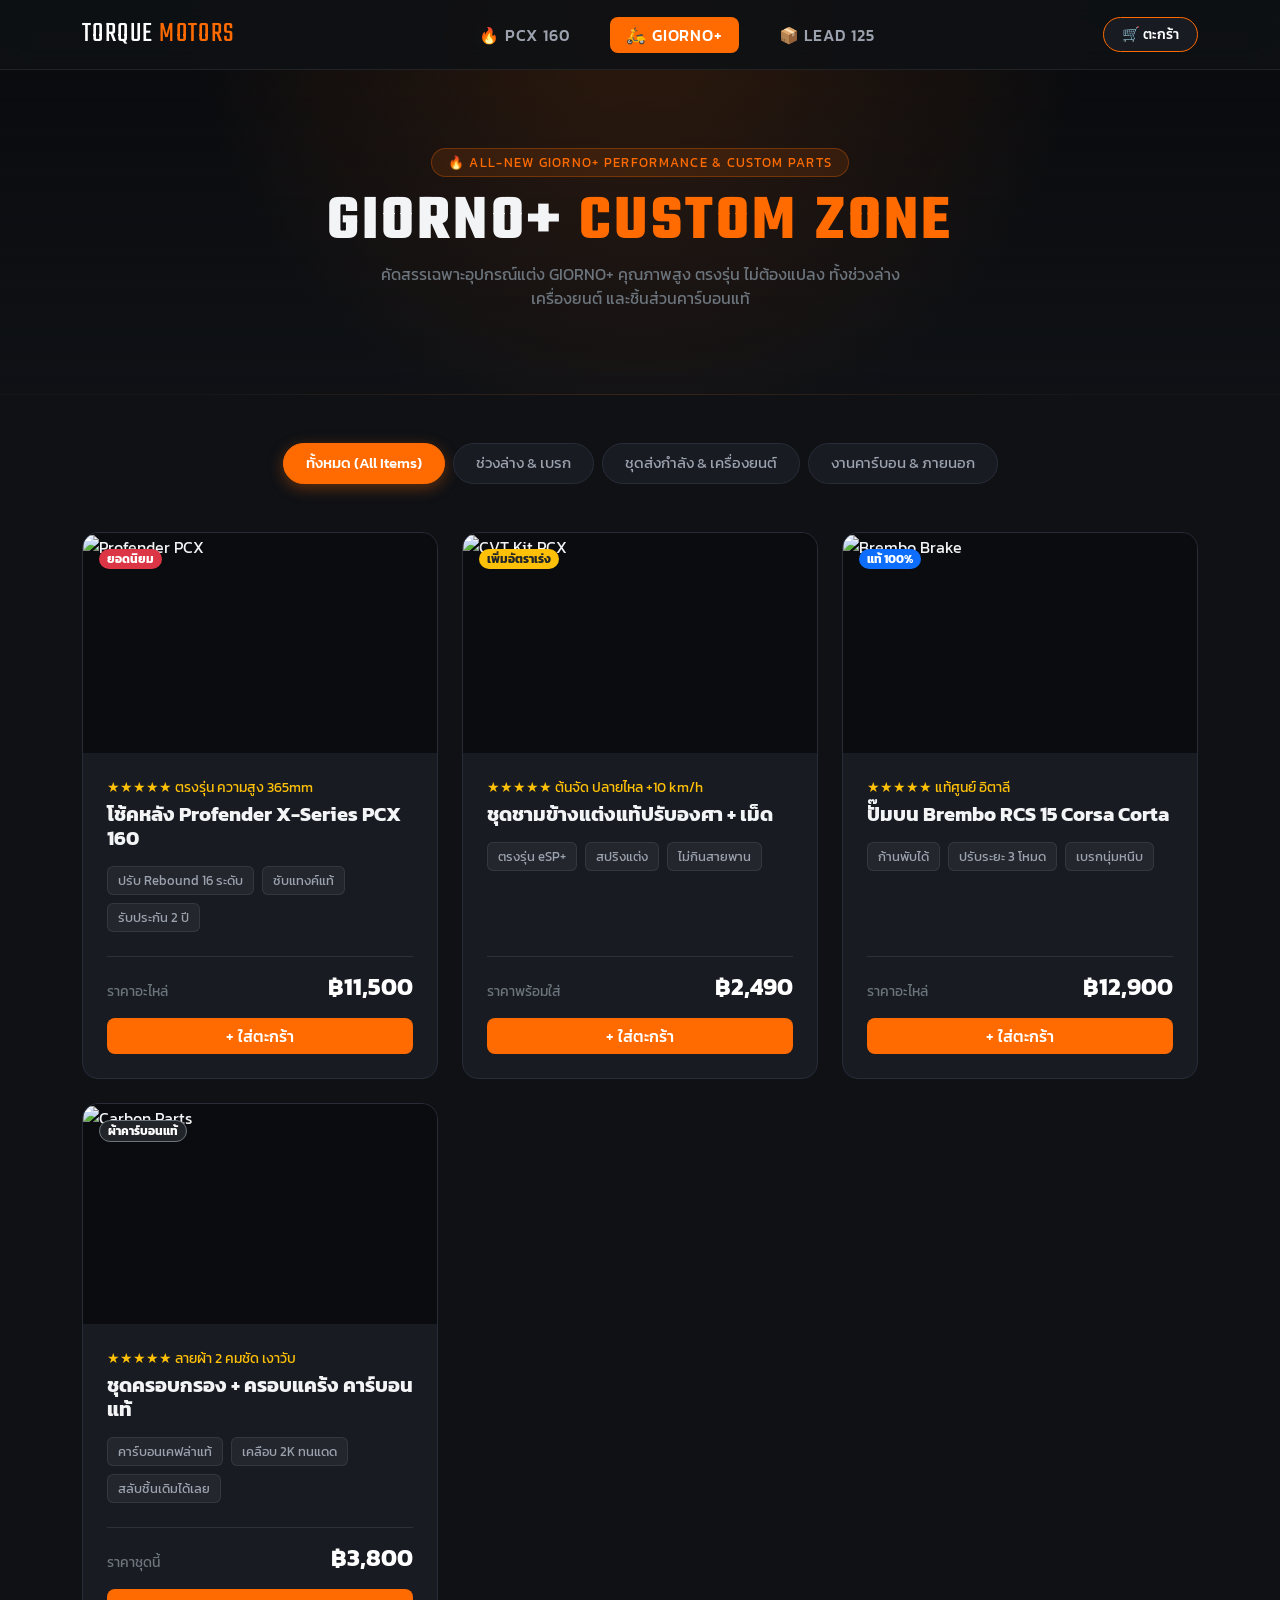
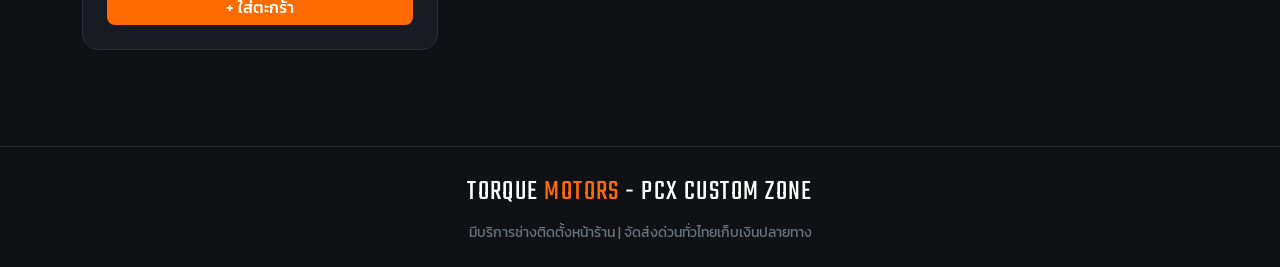
==== giorno.html @ 0c612695 "feat: integrate mongodb backend and dynamic bike listing" ====
<!DOCTYPE html>
<html lang="th">
<head>
  <meta charset="UTF-8">
  <meta name="viewport" content="width=device-width, initial-scale=1.0">
  <title>PCX 160 CUSTOM ZONE | อุปกรณ์ตกแต่งแท้และซิ่งครบวงจร</title>

  <!-- Bootstrap 5.3 CSS CDN -->
  <link href="https://cdn.jsdelivr.net/npm/bootstrap@5.3.3/dist/css/bootstrap.min.css" rel="stylesheet">
  <!-- ใช้ style.css ร่วมกับหน้า index -->
  <link rel="stylesheet" href="style.css">
</head>
<body>

  <!-- 1. NAVIGATION BAR (เหมือนหน้า index.html เป๊ะๆ) -->
  <nav class="navbar navbar-expand-lg street-nav fixed-top py-2">
    <div class="container">
      <!-- โลโก้ร้าน (คลิกแล้วกลับหน้าหลัก) -->
      <a class="navbar-brand brand-logo" href="index.html">
        TORQUE <span>MOTORS</span>
      </a>

      <!-- ปุ่ม Hamburger สำหรับ Mobile -->
      <button class="navbar-toggler border-0 text-white" type="button" data-bs-toggle="collapse" data-bs-target="#navContent">
        <span class="navbar-toggler-icon" style="filter: invert(1);"></span>
      </button>

      <!-- เมนูเลือกรุ่นรถ PCX, GIORNO+, LEAD -->
      <div class="collapse navbar-collapse justify-content-center" id="navContent">
        <ul class="navbar-nav gap-2 gap-lg-4 text-center my-3 my-lg-0">
          <li class="nav-item">
            <a class="nav-link custom-nav-link " href="pcx.html">🔥 PCX 160</a>
          </li>
          <li class="nav-item">
            <a class="nav-link custom-nav-link active" href="giorno.html">🛵 GIORNO+</a>
          </li>
          <li class="nav-item">
            <a class="nav-link custom-nav-link " href="lead.html">📦 LEAD 125</a>
          </li>
        </ul>
      </div>

      <!-- ปุ่มเปิดตะกร้าสินค้า (Cart Button) -->
      <div class="d-flex align-items-center">
        <button class="btn btn-cart position-relative" type="button" data-bs-toggle="offcanvas" data-bs-target="#cartSidebar">
          🛒 ตะกร้า
          <span id="cartBadge" class="position-absolute top-0 start-100 translate-middle badge rounded-pill bg-danger d-none">
            0
          </span>
        </button>
      </div>
    </div>
  </nav>

  <!-- 2. OFFCANVAS ตะกร้าสินค้า (แถบสไลด์ข้างขวา) -->
  <div class="offcanvas offcanvas-end text-bg-dark" tabindex="-1" id="cartSidebar" style="background-color: var(--bg-card) !important; border-left: 1px solid var(--border-card);">
    <div class="offcanvas-header border-bottom border-secondary border-opacity-25">
      <h5 class="offcanvas-title font-monospace">🛒 รายการในตะกร้า (<span id="cartCountHeader">0</span>)</h5>
      <button type="button" class="btn-close btn-close-white" data-bs-dismiss="offcanvas"></button>
    </div>
    
    <div class="offcanvas-body d-flex flex-column">
      <!-- รายการสินค้าจะถูกสร้างด้วย JS ที่นี่ -->
      <div id="cartItemsList" class="flex-grow-1 overflow-y-auto mb-3">
        <p class="text-secondary text-center my-5 empty-msg">ยังไม่มีสินค้าในตะกร้า</p>
      </div>

      <!-- ยอดรวมและการชำระเงิน -->
      <div class="border-top border-secondary border-opacity-25 pt-3">
        <div class="d-flex justify-content-between align-items-center mb-3">
          <span class="text-secondary">ยอดรวมทั้งสิ้น</span>
          <span class="h4 fw-bold mb-0" style="color: var(--neon-orange);" id="cartTotalPrice">฿0</span>
        </div>
        <div class="d-grid gap-2">
          <button class="btn btn-neon" id="checkoutBtn">สั่งซื้อผ่าน LINE</button>
          <button class="btn btn-outline-secondary btn-sm" id="clearCartBtn">ล้างตะกร้า</button>
        </div>
      </div>
    </div>
  </div>

  <!-- 3. HERO BANNER: PCX ZONE -->
  <header class="hero-banner text-center">
    <div class="container pt-5">
      <div class="badge-tag d-inline-block px-3 py-1 rounded-pill mb-3">
        🔥 ALL-NEW GIORNO+ PERFORMANCE & CUSTOM PARTS
      </div>
      <h1 class="sport-title display-3 fw-bold mb-2">
        GIORNO+ <span style="color: var(--neon-orange);">CUSTOM ZONE</span>
      </h1>
      <p class="text-secondary mb-4 mx-auto" style="max-width: 580px;">
        คัดสรรเฉพาะอุปกรณ์แต่ง GIORNO+ คุณภาพสูง ตรงรุ่น ไม่ต้องแปลง ทั้งช่วงล่าง เครื่องยนต์ และชิ้นส่วนคาร์บอนแท้
      </p>
    </div>
  </header>

  <!-- 4. PRODUCT SECTION -->
  <main class="container py-5">
    
    <!-- ปุ่มตัวกรองหมวดหมู่อุปกรณ์แต่ง -->
    <div class="d-flex justify-content-center flex-wrap gap-2 mb-5">
      <button class="tab-filter active" data-category="all">ทั้งหมด (All Items)</button>
      <button class="tab-filter" data-category="suspension">ช่วงล่าง & เบรก</button>
      <button class="tab-filter" data-category="performance">ชุดส่งกำลัง & เครื่องยนต์</button>
      <button class="tab-filter" data-category="carbon">งานคาร์บอน & ภายนอก</button>
    </div>

    <!-- รายการของแต่ง PCX -->
    <div class="row g-4" id="bikeGrid">

      <!-- ชิ้นที่ 1: โช้คหลัง Profender -->
      <div class="col-12 col-md-6 col-lg-4 bike-item" data-category="suspension" data-name="โช้คหลัง profender x-series pcx160">
        <div class="moto-card h-100 d-flex flex-column">
          <div class="moto-thumb">
            <img src="https://images.unsplash.com/photo-1558981403-c5f9899a28bc?auto=format&fit=crop&w=700&q=80" alt="Profender PCX">
            <span class="badge bg-danger position-absolute top-0 start-0 m-3 rounded-pill px-2 py-1">ยอดนิยม</span>
          </div>
          <div class="p-4 d-flex flex-column flex-grow-1">
            <div class="text-warning small mb-1">★★★★★ ตรงรุ่น ความสูง 365mm</div>
            <h3 class="h5 fw-bold mb-3">โช้คหลัง Profender X-Series PCX 160</h3>
            
            <div class="d-flex flex-wrap gap-2 mb-4">
              <span class="spec-chip">ปรับ Rebound 16 ระดับ</span>
              <span class="spec-chip">ซับแทงค์แท้</span>
              <span class="spec-chip">รับประกัน 2 ปี</span>
            </div>

            <div class="mt-auto pt-3 border-top border-secondary border-opacity-25">
              <div class="d-flex justify-content-between align-items-end mb-3">
                <span class="text-secondary small">ราคาอะไหล่</span>
                <span class="h4 fw-bold mb-0 text-white">฿11,500</span>
              </div>
              <div class="d-grid gap-2">
                <button class="btn btn-neon add-to-cart-btn" data-id="pcx_profender" data-name="โช้คหลัง Profender X-Series PCX" data-price="11500">
                  + ใส่ตะกร้า
                </button>
              </div>
            </div>
          </div>
        </div>
      </div>

      <!-- ชิ้นที่ 2: ชุดชามข้างซิ่ง -->
      <div class="col-12 col-md-6 col-lg-4 bike-item" data-category="performance" data-name="ชุดชามข้างแต่ง ชามแท้ขูดร่อง pcx 160 cvt">
        <div class="moto-card h-100 d-flex flex-column">
          <div class="moto-thumb">
            <img src="https://images.unsplash.com/photo-1485965120184-e220f721d03e?auto=format&fit=crop&w=700&q=80" alt="CVT Kit PCX">
            <span class="badge bg-warning text-dark position-absolute top-0 start-0 m-3 rounded-pill px-2 py-1">เพิ่มอัตราเร่ง</span>
          </div>
          <div class="p-4 d-flex flex-column flex-grow-1">
            <div class="text-warning small mb-1">★★★★★ ต้นจัด ปลายไหล +10 km/h</div>
            <h3 class="h5 fw-bold mb-3">ชุดชามข้างแต่งแท้ปรับองศา + เม็ด</h3>
            
            <div class="d-flex flex-wrap gap-2 mb-4">
              <span class="spec-chip">ตรงรุ่น eSP+</span>
              <span class="spec-chip">สปริงแต่ง</span>
              <span class="spec-chip">ไม่กินสายพาน</span>
            </div>

            <div class="mt-auto pt-3 border-top border-secondary border-opacity-25">
              <div class="d-flex justify-content-between align-items-end mb-3">
                <span class="text-secondary small">ราคาพร้อมใส่</span>
                <span class="h4 fw-bold mb-0 text-white">฿2,490</span>
              </div>
              <div class="d-grid gap-2">
                <button class="btn btn-neon add-to-cart-btn" data-id="pcx_cvt" data-name="ชุดชามแต่งแท้ปรับองศา PCX 160" data-price="2490">
                  + ใส่ตะกร้า
                </button>
              </div>
            </div>
          </div>
        </div>
      </div>

      <!-- ชิ้นที่ 3: ปั๊มบน Brembo -->
      <div class="col-12 col-md-6 col-lg-4 bike-item" data-category="suspension" data-name="ปั๊มบน brembo rcs 15 corsa corta เบรก">
        <div class="moto-card h-100 d-flex flex-column">
          <div class="moto-thumb">
            <img src="https://images.unsplash.com/photo-1568772585407-9361f9bf3a87?auto=format&fit=crop&w=700&q=80" alt="Brembo Brake">
            <span class="badge bg-primary position-absolute top-0 start-0 m-3 rounded-pill px-2 py-1">แท้ 100%</span>
          </div>
          <div class="p-4 d-flex flex-column flex-grow-1">
            <div class="text-warning small mb-1">★★★★★ แท้ศูนย์ อิตาลี</div>
            <h3 class="h5 fw-bold mb-3">ปั๊มบน Brembo RCS 15 Corsa Corta</h3>
            
            <div class="d-flex flex-wrap gap-2 mb-4">
              <span class="spec-chip">ก้านพับได้</span>
              <span class="spec-chip">ปรับระยะ 3 โหมด</span>
              <span class="spec-chip">เบรกนุ่มหนึบ</span>
            </div>

            <div class="mt-auto pt-3 border-top border-secondary border-opacity-25">
              <div class="d-flex justify-content-between align-items-end mb-3">
                <span class="text-secondary small">ราคาอะไหล่</span>
                <span class="h4 fw-bold mb-0 text-white">฿12,900</span>
              </div>
              <div class="d-grid gap-2">
                <button class="btn btn-neon add-to-cart-btn" data-id="pcx_brembo" data-name="ปั๊มบน Brembo RCS 15 Corsa Corta" data-price="12900">
                  + ใส่ตะกร้า
                </button>
              </div>
            </div>
          </div>
        </div>
      </div>

      <!-- ชิ้นที่ 4: ชุดคาร์บอนแท้ -->
      <div class="col-12 col-md-6 col-lg-4 bike-item" data-category="carbon" data-name="ครอบแคร้งคาร์บอน บังโคลนคาร์บอนแท้ pcx 160">
        <div class="moto-card h-100 d-flex flex-column">
          <div class="moto-thumb">
            <img src="https://images.unsplash.com/photo-1617814076367-b759c7d7e738?auto=format&fit=crop&w=700&q=80" alt="Carbon Parts">
            <span class="badge bg-dark border border-secondary position-absolute top-0 start-0 m-3 rounded-pill px-2 py-1">ผ้าคาร์บอนแท้</span>
          </div>
          <div class="p-4 d-flex flex-column flex-grow-1">
            <div class="text-warning small mb-1">★★★★★ ลายผ้า 2 คมชัด เงาวับ</div>
            <h3 class="h5 fw-bold mb-3">ชุดครอบกรอง + ครอบแคร้ง คาร์บอนแท้</h3>
            
            <div class="d-flex flex-wrap gap-2 mb-4">
              <span class="spec-chip">คาร์บอนเคฟล่าแท้</span>
              <span class="spec-chip">เคลือบ 2K ทนแดด</span>
              <span class="spec-chip">สลับชิ้นเดิมได้เลย</span>
            </div>

            <div class="mt-auto pt-3 border-top border-secondary border-opacity-25">
              <div class="d-flex justify-content-between align-items-end mb-3">
                <span class="text-secondary small">ราคาชุดนี้</span>
                <span class="h4 fw-bold mb-0 text-white">฿3,800</span>
              </div>
              <div class="d-grid gap-2">
                <button class="btn btn-neon add-to-cart-btn" data-id="pcx_carbon" data-name="ชุดคาร์บอนแท้ PCX 160" data-price="3800">
                  + ใส่ตะกร้า
                </button>
              </div>
            </div>
          </div>
        </div>
      </div>

    </div>

    <!-- ข้อความค้นหาไม่เจอ -->
    <div id="noMatch" class="text-center py-5 d-none">
      <h4 class="text-secondary">ไม่พบรายการของแต่งที่คุณค้นหา</h4>
      <p class="text-muted small">พิมพ์คำค้นหาใหม่อีกครั้ง หรือสอบถามเจ้าหน้าที่ทางแชทได้ครับ</p>
    </div>
  </main>

  <!-- Footer -->
  <footer class="py-4 text-center border-top border-secondary border-opacity-25 mt-5">
    <div class="container">
      <div class="brand-logo mb-2">TORQUE <span>MOTORS</span> - PCX CUSTOM ZONE</div>
      <p class="text-secondary small mb-0">มีบริการช่างติดตั้งหน้าร้าน | จัดส่งด่วนทั่วไทยเก็บเงินปลายทาง</p>
    </div>
  </footer>

  <!-- Bootstrap 5.3 JS Bundle -->
  <script src="https://cdn.jsdelivr.net/npm/bootstrap@5.3.3/dist/js/bootstrap.bundle.min.js"></script>
  <!-- ใช้ script.js ตัวเดียวกัน ระบบตะกร้าจะทำงานทันที -->
  <script src="script.js"></script>
</body>
</html>
---- style.css ----
@import url('https://fonts.googleapis.com/css2?family=Kanit:wght@300;400;500;600;700&family=Teko:wght@600;700&display=swap');

:root {
  --bg-dark: #0f1115;
  --bg-card: #181b22;
  --border-card: #272c38;
  --text-main: #f3f4f6;
  --text-dim: #9ca3af;
  --neon-orange: #ff6b00;
  --neon-orange-hover: #ff8533;
  --electric-blue: #0084ff;
}

body {
  background-color: var(--bg-dark);
  color: var(--text-main);
  font-family: 'Kanit', sans-serif;
  overflow-x: hidden;
}

/* หัวข้อสไตล์สปอร์ตโฉบเฉี่ยว */
.sport-title {
  font-family: 'Teko', sans-serif;
  letter-spacing: 0.05em;
  line-height: 0.95;
  text-transform: uppercase;
}

/* Navbar */
.street-nav {
  background-color: rgba(15, 17, 21, 0.9);
  backdrop-filter: blur(12px);
  border-bottom: 1px solid rgba(255, 255, 255, 0.08);
}

.brand-logo {
  font-family: 'Teko', sans-serif;
  font-size: 1.8rem;
  letter-spacing: 0.05em;
  color: #fff;
}

.brand-logo span {
  color: var(--neon-orange);
}

/* Hero Section */
.hero-banner {
  position: relative;
  background: radial-gradient(circle at center top, rgba(255, 107, 0, 0.15) 0%, transparent 60%),
              linear-gradient(to bottom, transparent, var(--bg-dark)),
              #090a0d;
  padding: 100px 0 60px 0;
  border-bottom: 1px solid rgba(255, 255, 255, 0.05);
}

.badge-tag {
  background-color: rgba(255, 107, 0, 0.12);
  color: var(--neon-orange);
  border: 1px solid rgba(255, 107, 0, 0.3);
  font-size: 0.8rem;
  letter-spacing: 0.1em;
}

/* กล่อง Search Bar */
.search-box {
  background: var(--bg-card);
  border: 1px solid var(--border-card);
  border-radius: 50px;
  padding: 6px 8px 6px 20px;
  box-shadow: 0 10px 25px rgba(0, 0, 0, 0.4);
}

.search-box input {
  background: transparent;
  border: none;
  color: #fff;
}

.search-box input:focus {
  background: transparent;
  color: #fff;
  box-shadow: none;
}

/* ปุ่มตัวกรองรถ */
.tab-filter {
  background-color: var(--bg-card);
  border: 1px solid var(--border-card);
  color: var(--text-dim);
  border-radius: 50px;
  padding: 8px 22px;
  font-size: 0.95rem;
  transition: all 0.25s ease;
}

.tab-filter:hover {
  color: #fff;
  border-color: rgba(255, 255, 255, 0.3);
}

.tab-filter.active {
  background-color: var(--neon-orange);
  border-color: var(--neon-orange);
  color: #fff;
  font-weight: 500;
  box-shadow: 0 4px 15px rgba(255, 107, 0, 0.35);
}

/* การ์ดรถ มอเตอร์ไซค์ */
.moto-card {
  background-color: var(--bg-card);
  border: 1px solid var(--border-card);
  border-radius: 16px;
  overflow: hidden;
  transition: transform 0.3s ease, border-color 0.3s ease, box-shadow 0.3s ease;
}

.moto-card:hover {
  transform: translateY(-6px);
  border-color: rgba(255, 107, 0, 0.5);
  box-shadow: 0 12px 30px rgba(0, 0, 0, 0.6);
}

.moto-thumb {
  height: 220px;
  background-color: #0b0c0f;
  position: relative;
  overflow: hidden;
}

.moto-thumb img {
  width: 100%;
  height: 100%;
  object-fit: cover;
  transition: transform 0.5s ease;
}

.moto-card:hover .moto-thumb img {
  transform: scale(1.06);
}

.spec-chip {
  background-color: rgba(255, 255, 255, 0.05);
  border: 1px solid rgba(255, 255, 255, 0.08);
  color: var(--text-dim);
  font-size: 0.8rem;
  padding: 4px 10px;
  border-radius: 6px;
}

/* ปุ่มแอ็กชัน */
.btn-neon {
  background-color: var(--neon-orange);
  color: #fff;
  border: none;
  font-weight: 500;
  border-radius: 8px;
  transition: all 0.25s ease;
}

.btn-neon:hover {
  background-color: var(--neon-orange-hover);
  color: #fff;
  box-shadow: 0 0 15px rgba(255, 107, 0, 0.4);
}

.btn-calc {
  background-color: transparent;
  color: var(--text-dim);
  border: 1px solid var(--border-card);
  border-radius: 8px;
  font-size: 0.85rem;
}

.btn-calc:hover {
  color: #fff;
  border-color: rgba(255, 255, 255, 0.25);
  background-color: rgba(255, 255, 255, 0.05);
}
/* --- ส่วนเพิ่มเติมสำหรับ Navbar และ ตะกร้าสินค้า --- */

/* ลิงก์เลือกรุ่นรถใน Navbar */
/* ลิงก์เมนู Navbar */
.custom-nav-link {
  color: var(--text-dim) !important;
  font-weight: 500;
  letter-spacing: 0.05em;
  padding: 6px 16px !important;
  border-radius: 8px;
  background-color: transparent !important;
  outline: none !important;
  box-shadow: none !important;
  transition: all 0.2s ease;
}

/* ตอนชี้เมาส์ (Hover) */
.custom-nav-link:hover {
  color: #fff !important;
  background-color: rgba(255, 107, 0, 0.15) !important;
}

/* ป้องกันสีค้างตอนคลิก (Focus) ถ้าไม่ได้เป็นหน้า Active */
.custom-nav-link:focus:not(.active) {
  background-color: transparent !important;
  color: var(--text-dim) !important;
}

/* คลาส active: จะขึ้นสีส้มเฉพาะหน้าปัจจุบันที่เปิดอยู่เท่านั้น */
.custom-nav-link.active {
  color: #fff !important;
  background-color: var(--neon-orange) !important;
  box-shadow: 0 0 12px rgba(255, 107, 0, 0.4);
}

/* ปุ่มตะกร้าสินค้า */
.btn-cart {
  background-color: var(--bg-card);
  border: 1px solid var(--neon-orange);
  color: #fff;
  border-radius: 50px;
  padding: 6px 18px;
  font-size: 0.9rem;
  font-weight: 500;
  transition: all 0.25s ease;
}

.btn-cart:hover {
  background-color: var(--neon-orange);
  color: #fff;
  box-shadow: 0 0 15px rgba(255, 107, 0, 0.4);
}

/* แถบสินค้าในตะกร้า */
.cart-item-row {
  background-color: rgba(255, 255, 255, 0.03);
  border: 1px solid var(--border-card);
  border-radius: 8px;
  padding: 10px 12px;
  margin-bottom: 10px;
}
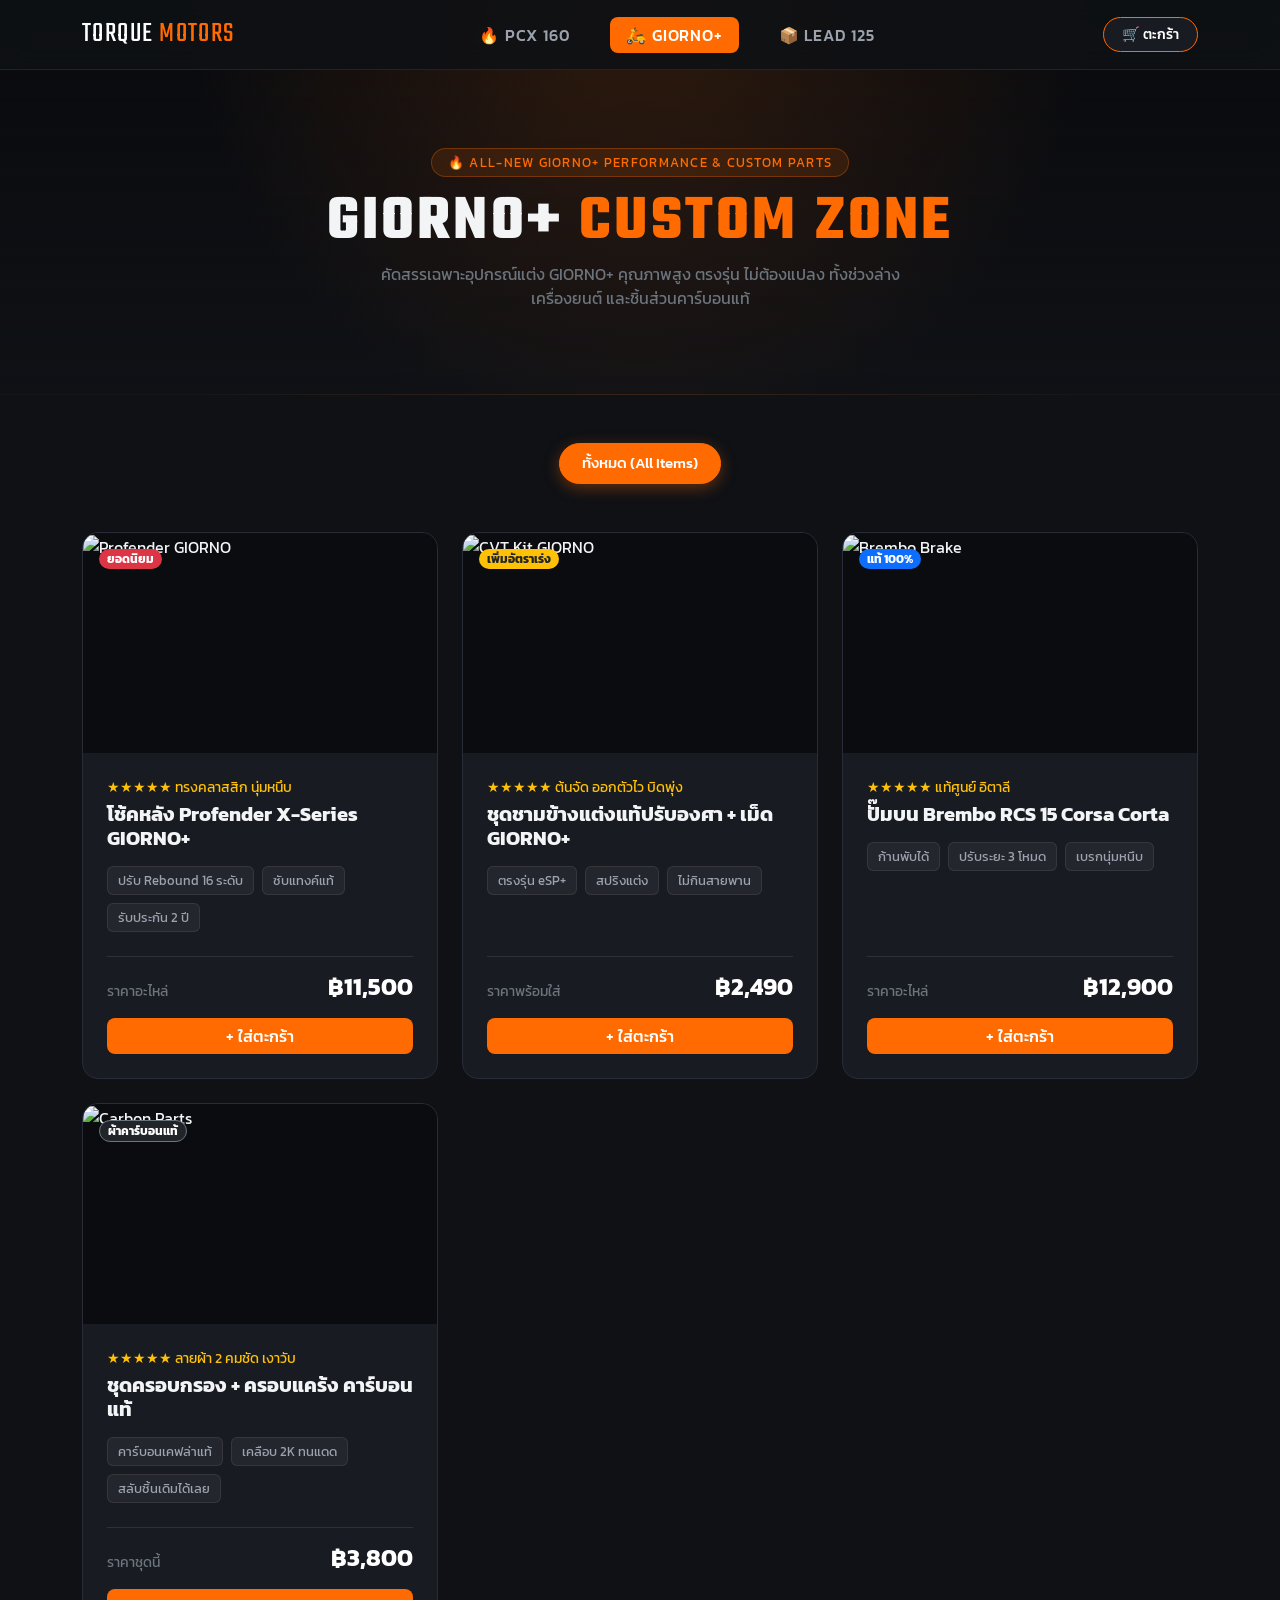
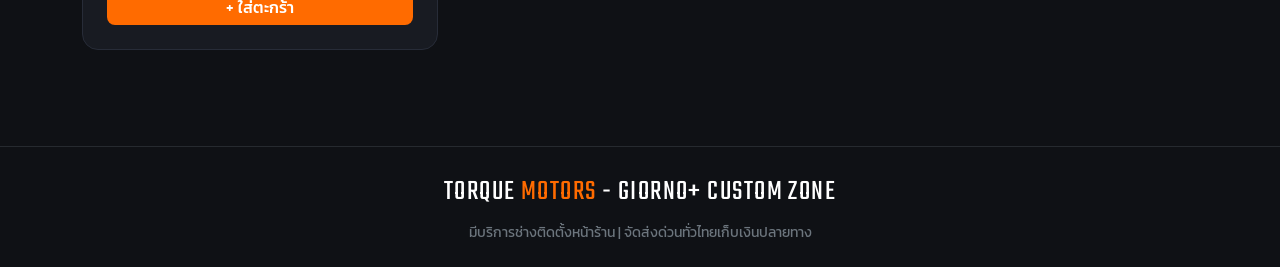
==== commit 718f1e20: "last-project" ====
--- a/giorno.html
+++ b/giorno.html
@@ -3,7 +3,7 @@
 <head>
   <meta charset="UTF-8">
   <meta name="viewport" content="width=device-width, initial-scale=1.0">
-  <title>PCX 160 CUSTOM ZONE | อุปกรณ์ตกแต่งแท้และซิ่งครบวงจร</title>
+  <title>GIORNO+ CUSTOM ZONE | อุปกรณ์ตกแต่งแท้และซิ่งครบวงจร</title>
 
   <!-- Bootstrap 5.3 CSS CDN -->
   <link href="https://cdn.jsdelivr.net/npm/bootstrap@5.3.3/dist/css/bootstrap.min.css" rel="stylesheet">
@@ -12,7 +12,7 @@
 </head>
 <body>
 
-  <!-- 1. NAVIGATION BAR (เหมือนหน้า index.html เป๊ะๆ) -->
+  <!-- 1. NAVIGATION BAR -->
   <nav class="navbar navbar-expand-lg street-nav fixed-top py-2">
     <div class="container">
       <!-- โลโก้ร้าน (คลิกแล้วกลับหน้าหลัก) -->
@@ -29,13 +29,13 @@
       <div class="collapse navbar-collapse justify-content-center" id="navContent">
         <ul class="navbar-nav gap-2 gap-lg-4 text-center my-3 my-lg-0">
           <li class="nav-item">
-            <a class="nav-link custom-nav-link " href="pcx.html">🔥 PCX 160</a>
+            <a class="nav-link custom-nav-link" href="pcx.html">🔥 PCX 160</a>
           </li>
           <li class="nav-item">
             <a class="nav-link custom-nav-link active" href="giorno.html">🛵 GIORNO+</a>
           </li>
           <li class="nav-item">
-            <a class="nav-link custom-nav-link " href="lead.html">📦 LEAD 125</a>
+            <a class="nav-link custom-nav-link" href="lead.html">📦 LEAD 125</a>
           </li>
         </ul>
       </div>
@@ -72,14 +72,48 @@
           <span class="h4 fw-bold mb-0" style="color: var(--neon-orange);" id="cartTotalPrice">฿0</span>
         </div>
         <div class="d-grid gap-2">
-          <button class="btn btn-neon" id="checkoutBtn">สั่งซื้อผ่าน LINE</button>
+          <button class="btn btn-neon" id="openCheckoutModalBtn" data-bs-toggle="modal" data-bs-target="#checkoutModal">
+            ✅ ยืนยันการสั่งซื้อสินค้า
+          </button>
           <button class="btn btn-outline-secondary btn-sm" id="clearCartBtn">ล้างตะกร้า</button>
         </div>
       </div>
     </div>
   </div>
 
-  <!-- 3. HERO BANNER: PCX ZONE -->
+  <!-- 3. MODAL กรอกข้อมูลยืนยันคำสั่งซื้อส่งหลังบ้าน -->
+  <div class="modal fade" id="checkoutModal" tabindex="-1" aria-hidden="true">
+    <div class="modal-dialog modal-dialog-centered">
+      <div class="modal-content text-bg-dark border border-secondary">
+        <div class="modal-header border-secondary border-opacity-25">
+          <h5 class="modal-title font-monospace">📋 ยืนยันข้อมูลคำสั่งซื้อ</h5>
+          <button type="button" class="btn-close btn-close-white" data-bs-dismiss="modal"></button>
+        </div>
+        <div class="modal-body">
+          <div class="mb-3">
+            <label class="form-label text-secondary small">ชื่อ-นามสกุล ผู้สั่งซื้อ</label>
+            <input type="text" class="form-control bg-black text-white border-secondary" id="customerName" placeholder="เช่น นายสมชาย ใจดี" required>
+          </div>
+          <div class="mb-3">
+            <label class="form-label text-secondary small">เบอร์โทรศัพท์ติดต่อ</label>
+            <input type="tel" class="form-control bg-black text-white border-secondary" id="customerPhone" placeholder="เช่น 0812345678" required>
+          </div>
+          <div class="p-3 rounded bg-black bg-opacity-50 border border-secondary border-opacity-25 mb-2">
+            <div class="d-flex justify-content-between">
+              <span>ยอดชำระสุทธิ:</span>
+              <strong class="text-warning h5 mb-0" id="modalTotalAmount">฿0</strong>
+            </div>
+          </div>
+        </div>
+        <div class="modal-footer border-secondary border-opacity-25">
+          <button type="button" class="btn btn-outline-secondary" data-bs-dismiss="modal">ยกเลิก</button>
+          <button type="button" class="btn btn-neon" id="confirmOrderBtn">ยืนยันส่งข้อมูลเข้าหลังบ้าน</button>
+        </div>
+      </div>
+    </div>
+  </div>
+
+  <!-- 4. HERO BANNER: GIORNO+ ZONE -->
   <header class="hero-banner text-center">
     <div class="container pt-5">
       <div class="badge-tag d-inline-block px-3 py-1 rounded-pill mb-3">
@@ -94,30 +128,27 @@
     </div>
   </header>
 
-  <!-- 4. PRODUCT SECTION -->
+  <!-- 5. PRODUCT SECTION -->
   <main class="container py-5">
     
     <!-- ปุ่มตัวกรองหมวดหมู่อุปกรณ์แต่ง -->
     <div class="d-flex justify-content-center flex-wrap gap-2 mb-5">
       <button class="tab-filter active" data-category="all">ทั้งหมด (All Items)</button>
-      <button class="tab-filter" data-category="suspension">ช่วงล่าง & เบรก</button>
-      <button class="tab-filter" data-category="performance">ชุดส่งกำลัง & เครื่องยนต์</button>
-      <button class="tab-filter" data-category="carbon">งานคาร์บอน & ภายนอก</button>
-    </div>
-
-    <!-- รายการของแต่ง PCX -->
+    </div>
+
+    <!-- รายการของแต่ง GIORNO+ -->
     <div class="row g-4" id="bikeGrid">
 
       <!-- ชิ้นที่ 1: โช้คหลัง Profender -->
-      <div class="col-12 col-md-6 col-lg-4 bike-item" data-category="suspension" data-name="โช้คหลัง profender x-series pcx160">
-        <div class="moto-card h-100 d-flex flex-column">
-          <div class="moto-thumb">
-            <img src="https://images.unsplash.com/photo-1558981403-c5f9899a28bc?auto=format&fit=crop&w=700&q=80" alt="Profender PCX">
+      <div class="col-12 col-md-6 col-lg-4 bike-item" data-category="suspension" data-name="โช้คหลัง profender x-series giorno 125">
+        <div class="moto-card h-100 d-flex flex-column">
+          <div class="moto-thumb">
+            <img src="https://images.unsplash.com/photo-1558981403-c5f9899a28bc?auto=format&fit=crop&w=700&q=80" alt="Profender GIORNO">
             <span class="badge bg-danger position-absolute top-0 start-0 m-3 rounded-pill px-2 py-1">ยอดนิยม</span>
           </div>
           <div class="p-4 d-flex flex-column flex-grow-1">
-            <div class="text-warning small mb-1">★★★★★ ตรงรุ่น ความสูง 365mm</div>
-            <h3 class="h5 fw-bold mb-3">โช้คหลัง Profender X-Series PCX 160</h3>
+            <div class="text-warning small mb-1">★★★★★ ทรงคลาสสิก นุ่มหนึบ</div>
+            <h3 class="h5 fw-bold mb-3">โช้คหลัง Profender X-Series GIORNO+</h3>
             
             <div class="d-flex flex-wrap gap-2 mb-4">
               <span class="spec-chip">ปรับ Rebound 16 ระดับ</span>
@@ -131,7 +162,7 @@
                 <span class="h4 fw-bold mb-0 text-white">฿11,500</span>
               </div>
               <div class="d-grid gap-2">
-                <button class="btn btn-neon add-to-cart-btn" data-id="pcx_profender" data-name="โช้คหลัง Profender X-Series PCX" data-price="11500">
+                <button class="btn btn-neon add-to-cart-btn" data-id="giorno_profender" data-name="โช้คหลัง Profender X-Series GIORNO+" data-price="11500">
                   + ใส่ตะกร้า
                 </button>
               </div>
@@ -141,15 +172,15 @@
       </div>
 
       <!-- ชิ้นที่ 2: ชุดชามข้างซิ่ง -->
-      <div class="col-12 col-md-6 col-lg-4 bike-item" data-category="performance" data-name="ชุดชามข้างแต่ง ชามแท้ขูดร่อง pcx 160 cvt">
-        <div class="moto-card h-100 d-flex flex-column">
-          <div class="moto-thumb">
-            <img src="https://images.unsplash.com/photo-1485965120184-e220f721d03e?auto=format&fit=crop&w=700&q=80" alt="CVT Kit PCX">
+      <div class="col-12 col-md-6 col-lg-4 bike-item" data-category="performance" data-name="ชุดชามข้างแต่ง ชามแท้ขูดร่อง giorno plus 125 cvt">
+        <div class="moto-card h-100 d-flex flex-column">
+          <div class="moto-thumb">
+            <img src="https://images.unsplash.com/photo-1485965120184-e220f721d03e?auto=format&fit=crop&w=700&q=80" alt="CVT Kit GIORNO">
             <span class="badge bg-warning text-dark position-absolute top-0 start-0 m-3 rounded-pill px-2 py-1">เพิ่มอัตราเร่ง</span>
           </div>
           <div class="p-4 d-flex flex-column flex-grow-1">
-            <div class="text-warning small mb-1">★★★★★ ต้นจัด ปลายไหล +10 km/h</div>
-            <h3 class="h5 fw-bold mb-3">ชุดชามข้างแต่งแท้ปรับองศา + เม็ด</h3>
+            <div class="text-warning small mb-1">★★★★★ ต้นจัด ออกตัวไว บิดพุ่ง</div>
+            <h3 class="h5 fw-bold mb-3">ชุดชามข้างแต่งแท้ปรับองศา + เม็ด GIORNO+</h3>
             
             <div class="d-flex flex-wrap gap-2 mb-4">
               <span class="spec-chip">ตรงรุ่น eSP+</span>
@@ -163,7 +194,7 @@
                 <span class="h4 fw-bold mb-0 text-white">฿2,490</span>
               </div>
               <div class="d-grid gap-2">
-                <button class="btn btn-neon add-to-cart-btn" data-id="pcx_cvt" data-name="ชุดชามแต่งแท้ปรับองศา PCX 160" data-price="2490">
+                <button class="btn btn-neon add-to-cart-btn" data-id="giorno_cvt" data-name="ชุดชามแต่งแท้ปรับองศา GIORNO+" data-price="2490">
                   + ใส่ตะกร้า
                 </button>
               </div>
@@ -173,7 +204,7 @@
       </div>
 
       <!-- ชิ้นที่ 3: ปั๊มบน Brembo -->
-      <div class="col-12 col-md-6 col-lg-4 bike-item" data-category="suspension" data-name="ปั๊มบน brembo rcs 15 corsa corta เบรก">
+      <div class="col-12 col-md-6 col-lg-4 bike-item" data-category="suspension" data-name="ปั๊มบน brembo rcs 15 corsa corta giorno">
         <div class="moto-card h-100 d-flex flex-column">
           <div class="moto-thumb">
             <img src="https://images.unsplash.com/photo-1568772585407-9361f9bf3a87?auto=format&fit=crop&w=700&q=80" alt="Brembo Brake">
@@ -195,7 +226,7 @@
                 <span class="h4 fw-bold mb-0 text-white">฿12,900</span>
               </div>
               <div class="d-grid gap-2">
-                <button class="btn btn-neon add-to-cart-btn" data-id="pcx_brembo" data-name="ปั๊มบน Brembo RCS 15 Corsa Corta" data-price="12900">
+                <button class="btn btn-neon add-to-cart-btn" data-id="giorno_brembo" data-name="ปั๊มบน Brembo RCS 15 Corsa Corta GIORNO+" data-price="12900">
                   + ใส่ตะกร้า
                 </button>
               </div>
@@ -205,7 +236,7 @@
       </div>
 
       <!-- ชิ้นที่ 4: ชุดคาร์บอนแท้ -->
-      <div class="col-12 col-md-6 col-lg-4 bike-item" data-category="carbon" data-name="ครอบแคร้งคาร์บอน บังโคลนคาร์บอนแท้ pcx 160">
+      <div class="col-12 col-md-6 col-lg-4 bike-item" data-category="carbon" data-name="ครอบแคร้งคาร์บอน บังโคลนคาร์บอนแท้ giorno plus 125">
         <div class="moto-card h-100 d-flex flex-column">
           <div class="moto-thumb">
             <img src="https://images.unsplash.com/photo-1617814076367-b759c7d7e738?auto=format&fit=crop&w=700&q=80" alt="Carbon Parts">
@@ -227,7 +258,7 @@
                 <span class="h4 fw-bold mb-0 text-white">฿3,800</span>
               </div>
               <div class="d-grid gap-2">
-                <button class="btn btn-neon add-to-cart-btn" data-id="pcx_carbon" data-name="ชุดคาร์บอนแท้ PCX 160" data-price="3800">
+                <button class="btn btn-neon add-to-cart-btn" data-id="giorno_carbon" data-name="ชุดคาร์บอนแท้ GIORNO+" data-price="3800">
                   + ใส่ตะกร้า
                 </button>
               </div>
@@ -248,14 +279,14 @@
   <!-- Footer -->
   <footer class="py-4 text-center border-top border-secondary border-opacity-25 mt-5">
     <div class="container">
-      <div class="brand-logo mb-2">TORQUE <span>MOTORS</span> - PCX CUSTOM ZONE</div>
+      <div class="brand-logo mb-2">TORQUE <span>MOTORS</span> - GIORNO+ CUSTOM ZONE</div>
       <p class="text-secondary small mb-0">มีบริการช่างติดตั้งหน้าร้าน | จัดส่งด่วนทั่วไทยเก็บเงินปลายทาง</p>
     </div>
   </footer>
 
   <!-- Bootstrap 5.3 JS Bundle -->
   <script src="https://cdn.jsdelivr.net/npm/bootstrap@5.3.3/dist/js/bootstrap.bundle.min.js"></script>
-  <!-- ใช้ script.js ตัวเดียวกัน ระบบตะกร้าจะทำงานทันที -->
-  <script src="script.js"></script>
+  <!-- ใช้ scripts.js ระบบตะกร้าและการสั่งซื้อจะทำงานทันที -->
+  <script src="scripts.js"></script>
 </body>
 </html>
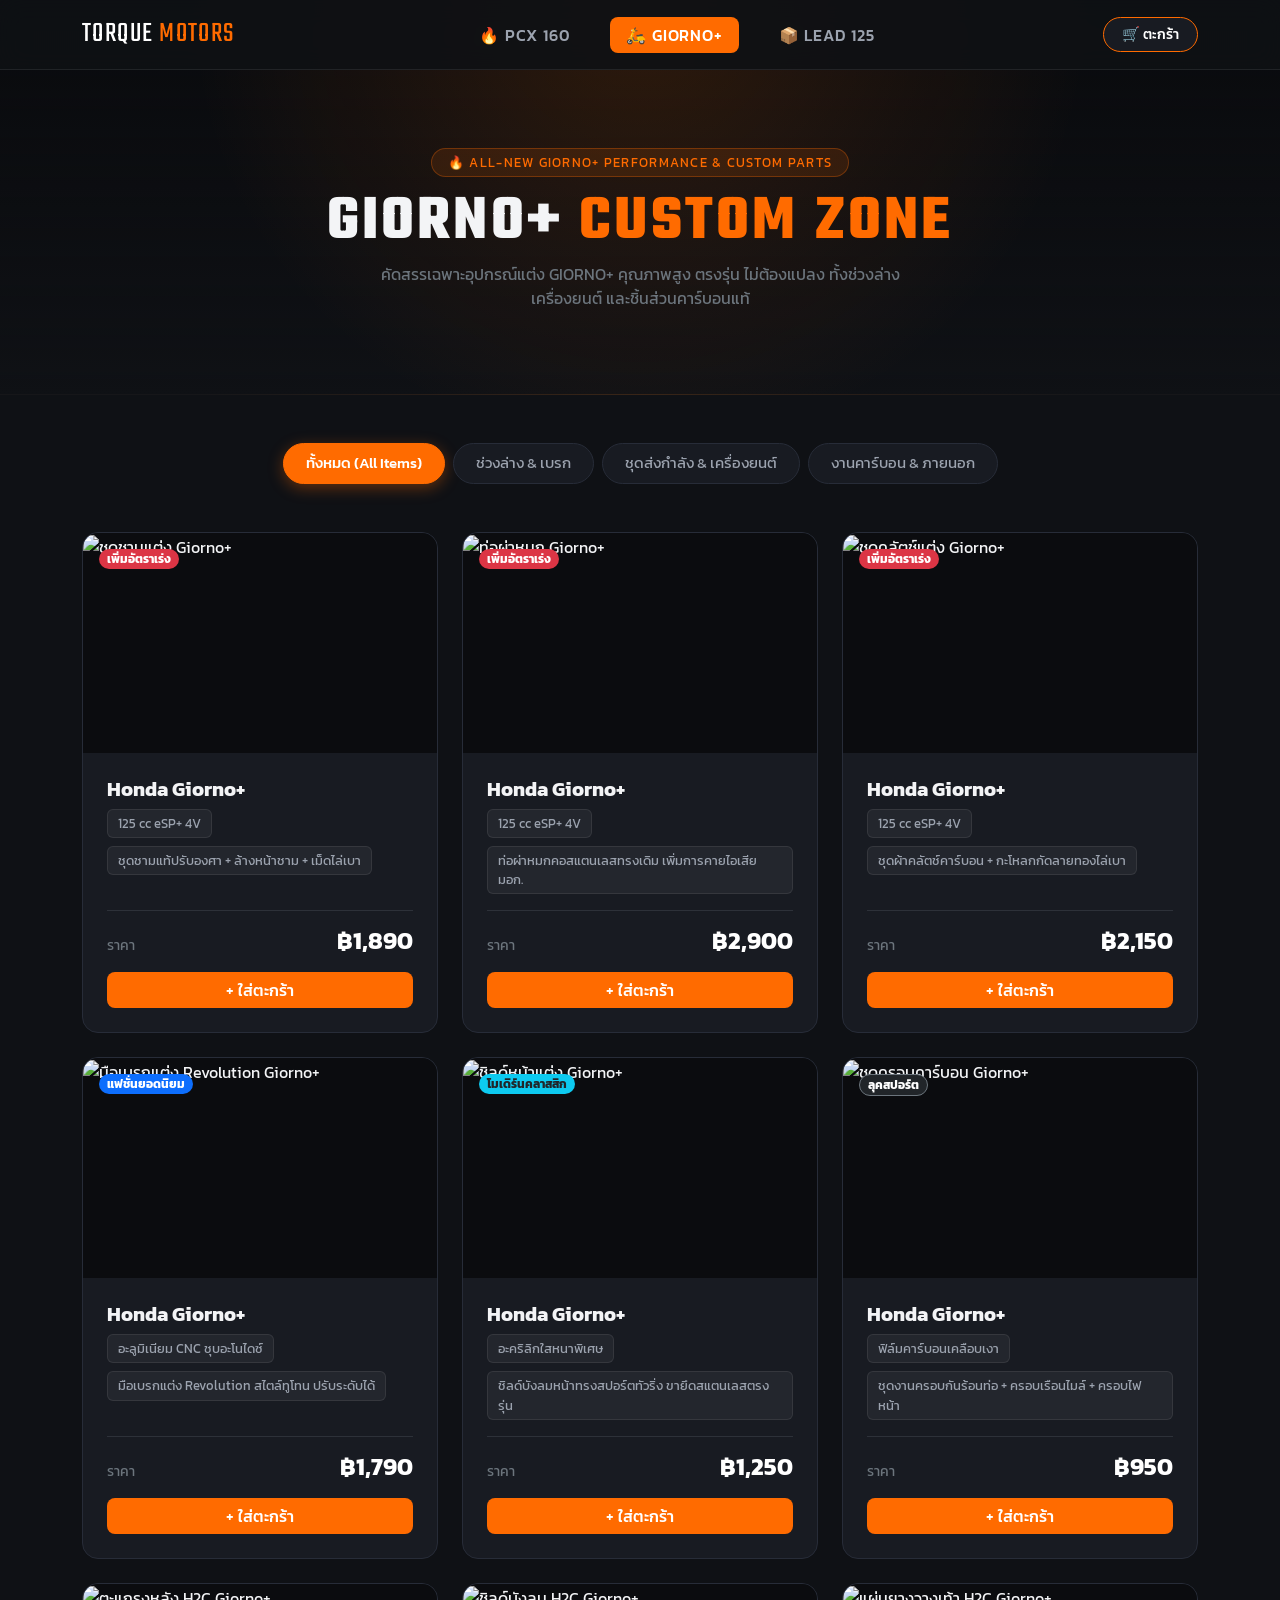
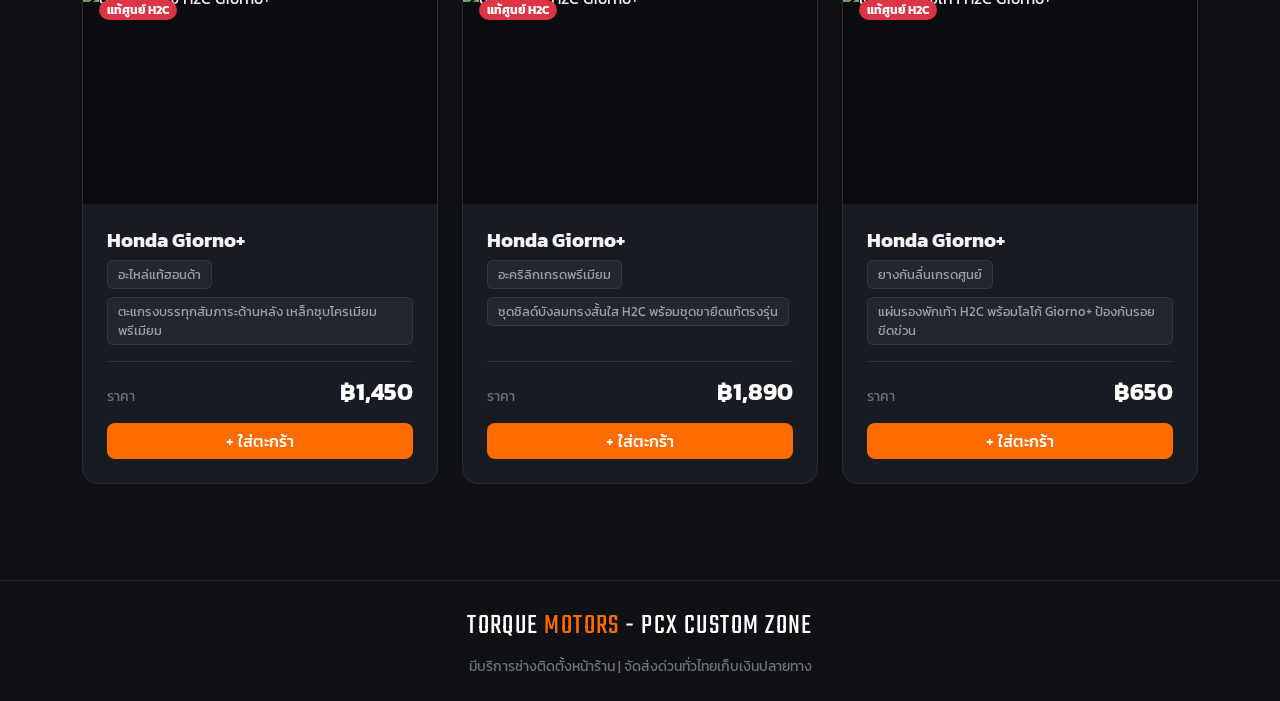
==== commit 79916a40: "picture" ====
--- a/giorno.html
+++ b/giorno.html
@@ -3,7 +3,7 @@
 <head>
   <meta charset="UTF-8">
   <meta name="viewport" content="width=device-width, initial-scale=1.0">
-  <title>GIORNO+ CUSTOM ZONE | อุปกรณ์ตกแต่งแท้และซิ่งครบวงจร</title>
+  <title>PCX 160 CUSTOM ZONE | อุปกรณ์ตกแต่งแท้และซิ่งครบวงจร</title>
 
   <!-- Bootstrap 5.3 CSS CDN -->
   <link href="https://cdn.jsdelivr.net/npm/bootstrap@5.3.3/dist/css/bootstrap.min.css" rel="stylesheet">
@@ -12,7 +12,7 @@
 </head>
 <body>
 
-  <!-- 1. NAVIGATION BAR -->
+  <!-- 1. NAVIGATION BAR (เหมือนหน้า index.html เป๊ะๆ) -->
   <nav class="navbar navbar-expand-lg street-nav fixed-top py-2">
     <div class="container">
       <!-- โลโก้ร้าน (คลิกแล้วกลับหน้าหลัก) -->
@@ -29,13 +29,13 @@
       <div class="collapse navbar-collapse justify-content-center" id="navContent">
         <ul class="navbar-nav gap-2 gap-lg-4 text-center my-3 my-lg-0">
           <li class="nav-item">
-            <a class="nav-link custom-nav-link" href="pcx.html">🔥 PCX 160</a>
+            <a class="nav-link custom-nav-link " href="pcx.html">🔥 PCX 160</a>
           </li>
           <li class="nav-item">
             <a class="nav-link custom-nav-link active" href="giorno.html">🛵 GIORNO+</a>
           </li>
           <li class="nav-item">
-            <a class="nav-link custom-nav-link" href="lead.html">📦 LEAD 125</a>
+            <a class="nav-link custom-nav-link " href="lead.html">📦 LEAD 125</a>
           </li>
         </ul>
       </div>
@@ -72,48 +72,14 @@
           <span class="h4 fw-bold mb-0" style="color: var(--neon-orange);" id="cartTotalPrice">฿0</span>
         </div>
         <div class="d-grid gap-2">
-          <button class="btn btn-neon" id="openCheckoutModalBtn" data-bs-toggle="modal" data-bs-target="#checkoutModal">
-            ✅ ยืนยันการสั่งซื้อสินค้า
-          </button>
+          <button class="btn btn-neon" id="checkoutBtn">สั่งซื้อผ่าน LINE</button>
           <button class="btn btn-outline-secondary btn-sm" id="clearCartBtn">ล้างตะกร้า</button>
         </div>
       </div>
     </div>
   </div>
 
-  <!-- 3. MODAL กรอกข้อมูลยืนยันคำสั่งซื้อส่งหลังบ้าน -->
-  <div class="modal fade" id="checkoutModal" tabindex="-1" aria-hidden="true">
-    <div class="modal-dialog modal-dialog-centered">
-      <div class="modal-content text-bg-dark border border-secondary">
-        <div class="modal-header border-secondary border-opacity-25">
-          <h5 class="modal-title font-monospace">📋 ยืนยันข้อมูลคำสั่งซื้อ</h5>
-          <button type="button" class="btn-close btn-close-white" data-bs-dismiss="modal"></button>
-        </div>
-        <div class="modal-body">
-          <div class="mb-3">
-            <label class="form-label text-secondary small">ชื่อ-นามสกุล ผู้สั่งซื้อ</label>
-            <input type="text" class="form-control bg-black text-white border-secondary" id="customerName" placeholder="เช่น นายสมชาย ใจดี" required>
-          </div>
-          <div class="mb-3">
-            <label class="form-label text-secondary small">เบอร์โทรศัพท์ติดต่อ</label>
-            <input type="tel" class="form-control bg-black text-white border-secondary" id="customerPhone" placeholder="เช่น 0812345678" required>
-          </div>
-          <div class="p-3 rounded bg-black bg-opacity-50 border border-secondary border-opacity-25 mb-2">
-            <div class="d-flex justify-content-between">
-              <span>ยอดชำระสุทธิ:</span>
-              <strong class="text-warning h5 mb-0" id="modalTotalAmount">฿0</strong>
-            </div>
-          </div>
-        </div>
-        <div class="modal-footer border-secondary border-opacity-25">
-          <button type="button" class="btn btn-outline-secondary" data-bs-dismiss="modal">ยกเลิก</button>
-          <button type="button" class="btn btn-neon" id="confirmOrderBtn">ยืนยันส่งข้อมูลเข้าหลังบ้าน</button>
-        </div>
-      </div>
-    </div>
-  </div>
-
-  <!-- 4. HERO BANNER: GIORNO+ ZONE -->
+  <!-- 3. HERO BANNER: PCX ZONE -->
   <header class="hero-banner text-center">
     <div class="container pt-5">
       <div class="badge-tag d-inline-block px-3 py-1 rounded-pill mb-3">
@@ -128,146 +94,269 @@
     </div>
   </header>
 
-  <!-- 5. PRODUCT SECTION -->
+  <!-- 4. PRODUCT SECTION -->
   <main class="container py-5">
     
     <!-- ปุ่มตัวกรองหมวดหมู่อุปกรณ์แต่ง -->
     <div class="d-flex justify-content-center flex-wrap gap-2 mb-5">
       <button class="tab-filter active" data-category="all">ทั้งหมด (All Items)</button>
-    </div>
-
-    <!-- รายการของแต่ง GIORNO+ -->
+      <button class="tab-filter" data-category="suspension">ช่วงล่าง & เบรก</button>
+      <button class="tab-filter" data-category="performance">ชุดส่งกำลัง & เครื่องยนต์</button>
+      <button class="tab-filter" data-category="carbon">งานคาร์บอน & ภายนอก</button>
+    </div>
+
+    <!-- รายการของแต่ง PCX -->
     <div class="row g-4" id="bikeGrid">
 
-      <!-- ชิ้นที่ 1: โช้คหลัง Profender -->
-      <div class="col-12 col-md-6 col-lg-4 bike-item" data-category="suspension" data-name="โช้คหลัง profender x-series giorno 125">
-        <div class="moto-card h-100 d-flex flex-column">
-          <div class="moto-thumb">
-            <img src="https://images.unsplash.com/photo-1558981403-c5f9899a28bc?auto=format&fit=crop&w=700&q=80" alt="Profender GIORNO">
-            <span class="badge bg-danger position-absolute top-0 start-0 m-3 rounded-pill px-2 py-1">ยอดนิยม</span>
-          </div>
-          <div class="p-4 d-flex flex-column flex-grow-1">
-            <div class="text-warning small mb-1">★★★★★ ทรงคลาสสิก นุ่มหนึบ</div>
-            <h3 class="h5 fw-bold mb-3">โช้คหลัง Profender X-Series GIORNO+</h3>
-            
-            <div class="d-flex flex-wrap gap-2 mb-4">
-              <span class="spec-chip">ปรับ Rebound 16 ระดับ</span>
-              <span class="spec-chip">ซับแทงค์แท้</span>
-              <span class="spec-chip">รับประกัน 2 ปี</span>
-            </div>
-
-            <div class="mt-auto pt-3 border-top border-secondary border-opacity-25">
-              <div class="d-flex justify-content-between align-items-end mb-3">
-                <span class="text-secondary small">ราคาอะไหล่</span>
-                <span class="h4 fw-bold mb-0 text-white">฿11,500</span>
-              </div>
-              <div class="d-grid gap-2">
-                <button class="btn btn-neon add-to-cart-btn" data-id="giorno_profender" data-name="โช้คหลัง Profender X-Series GIORNO+" data-price="11500">
-                  + ใส่ตะกร้า
-                </button>
-              </div>
-            </div>
-          </div>
-        </div>
-      </div>
-
-      <!-- ชิ้นที่ 2: ชุดชามข้างซิ่ง -->
-      <div class="col-12 col-md-6 col-lg-4 bike-item" data-category="performance" data-name="ชุดชามข้างแต่ง ชามแท้ขูดร่อง giorno plus 125 cvt">
-        <div class="moto-card h-100 d-flex flex-column">
-          <div class="moto-thumb">
-            <img src="https://images.unsplash.com/photo-1485965120184-e220f721d03e?auto=format&fit=crop&w=700&q=80" alt="CVT Kit GIORNO">
-            <span class="badge bg-warning text-dark position-absolute top-0 start-0 m-3 rounded-pill px-2 py-1">เพิ่มอัตราเร่ง</span>
-          </div>
-          <div class="p-4 d-flex flex-column flex-grow-1">
-            <div class="text-warning small mb-1">★★★★★ ต้นจัด ออกตัวไว บิดพุ่ง</div>
-            <h3 class="h5 fw-bold mb-3">ชุดชามข้างแต่งแท้ปรับองศา + เม็ด GIORNO+</h3>
-            
-            <div class="d-flex flex-wrap gap-2 mb-4">
-              <span class="spec-chip">ตรงรุ่น eSP+</span>
-              <span class="spec-chip">สปริงแต่ง</span>
-              <span class="spec-chip">ไม่กินสายพาน</span>
-            </div>
-
-            <div class="mt-auto pt-3 border-top border-secondary border-opacity-25">
-              <div class="d-flex justify-content-between align-items-end mb-3">
-                <span class="text-secondary small">ราคาพร้อมใส่</span>
-                <span class="h4 fw-bold mb-0 text-white">฿2,490</span>
-              </div>
-              <div class="d-grid gap-2">
-                <button class="btn btn-neon add-to-cart-btn" data-id="giorno_cvt" data-name="ชุดชามแต่งแท้ปรับองศา GIORNO+" data-price="2490">
-                  + ใส่ตะกร้า
-                </button>
-              </div>
-            </div>
-          </div>
-        </div>
-      </div>
-
-      <!-- ชิ้นที่ 3: ปั๊มบน Brembo -->
-      <div class="col-12 col-md-6 col-lg-4 bike-item" data-category="suspension" data-name="ปั๊มบน brembo rcs 15 corsa corta giorno">
-        <div class="moto-card h-100 d-flex flex-column">
-          <div class="moto-thumb">
-            <img src="https://images.unsplash.com/photo-1568772585407-9361f9bf3a87?auto=format&fit=crop&w=700&q=80" alt="Brembo Brake">
-            <span class="badge bg-primary position-absolute top-0 start-0 m-3 rounded-pill px-2 py-1">แท้ 100%</span>
-          </div>
-          <div class="p-4 d-flex flex-column flex-grow-1">
-            <div class="text-warning small mb-1">★★★★★ แท้ศูนย์ อิตาลี</div>
-            <h3 class="h5 fw-bold mb-3">ปั๊มบน Brembo RCS 15 Corsa Corta</h3>
-            
-            <div class="d-flex flex-wrap gap-2 mb-4">
-              <span class="spec-chip">ก้านพับได้</span>
-              <span class="spec-chip">ปรับระยะ 3 โหมด</span>
-              <span class="spec-chip">เบรกนุ่มหนึบ</span>
-            </div>
-
-            <div class="mt-auto pt-3 border-top border-secondary border-opacity-25">
-              <div class="d-flex justify-content-between align-items-end mb-3">
-                <span class="text-secondary small">ราคาอะไหล่</span>
-                <span class="h4 fw-bold mb-0 text-white">฿12,900</span>
-              </div>
-              <div class="d-grid gap-2">
-                <button class="btn btn-neon add-to-cart-btn" data-id="giorno_brembo" data-name="ปั๊มบน Brembo RCS 15 Corsa Corta GIORNO+" data-price="12900">
-                  + ใส่ตะกร้า
-                </button>
-              </div>
-            </div>
-          </div>
-        </div>
-      </div>
-
-      <!-- ชิ้นที่ 4: ชุดคาร์บอนแท้ -->
-      <div class="col-12 col-md-6 col-lg-4 bike-item" data-category="carbon" data-name="ครอบแคร้งคาร์บอน บังโคลนคาร์บอนแท้ giorno plus 125">
-        <div class="moto-card h-100 d-flex flex-column">
-          <div class="moto-thumb">
-            <img src="https://images.unsplash.com/photo-1617814076367-b759c7d7e738?auto=format&fit=crop&w=700&q=80" alt="Carbon Parts">
-            <span class="badge bg-dark border border-secondary position-absolute top-0 start-0 m-3 rounded-pill px-2 py-1">ผ้าคาร์บอนแท้</span>
-          </div>
-          <div class="p-4 d-flex flex-column flex-grow-1">
-            <div class="text-warning small mb-1">★★★★★ ลายผ้า 2 คมชัด เงาวับ</div>
-            <h3 class="h5 fw-bold mb-3">ชุดครอบกรอง + ครอบแคร้ง คาร์บอนแท้</h3>
-            
-            <div class="d-flex flex-wrap gap-2 mb-4">
-              <span class="spec-chip">คาร์บอนเคฟล่าแท้</span>
-              <span class="spec-chip">เคลือบ 2K ทนแดด</span>
-              <span class="spec-chip">สลับชิ้นเดิมได้เลย</span>
-            </div>
-
-            <div class="mt-auto pt-3 border-top border-secondary border-opacity-25">
-              <div class="d-flex justify-content-between align-items-end mb-3">
-                <span class="text-secondary small">ราคาชุดนี้</span>
-                <span class="h4 fw-bold mb-0 text-white">฿3,800</span>
-              </div>
-              <div class="d-grid gap-2">
-                <button class="btn btn-neon add-to-cart-btn" data-id="giorno_carbon" data-name="ชุดคาร์บอนแท้ GIORNO+" data-price="3800">
-                  + ใส่ตะกร้า
-                </button>
-              </div>
-            </div>
-          </div>
-        </div>
-      </div>
-
-    </div>
+      <!-- ชิ้นที่ 1: ชุดชามหน้าแต่งปรับองศา + เม็ดไล่เบาตรงรุ่น -->
+<div class="col-12 col-md-6 col-lg-4 bike-item" data-category="street" data-name="giorno plus" id="giorno-pulley">
+  <div class="moto-card h-100 d-flex flex-column">
+    <div class="moto-thumb">
+      <img src="https://img.lazcdn.com/g/p/157fd6e25ca8e0cc368270ce6061ccaa.jpg_960x960q80.jpg_.webp" alt="ชุดชามแต่ง Giorno+">
+      <span class="badge bg-danger position-absolute top-0 start-0 m-3 rounded-pill px-2 py-1">เพิ่มอัตราเร่ง</span>
+    </div>
+    <div class="p-4 d-flex flex-column flex-grow-1">
+      <h3 class="h5 fw-bold mb-2">Honda Giorno+</h3>
+      <div class="d-flex flex-wrap gap-2 mb-3">
+        <span class="spec-chip">125 cc eSP+ 4V</span>
+        <span class="spec-chip">ชุดชามแท้ปรับองศา + ล้างหน้าชาม + เม็ดไล่เบา</span>
+      </div>
+      <div class="mt-auto pt-3 border-top border-secondary border-opacity-25">
+        <div class="d-flex justify-content-between align-items-end mb-3">
+          <span class="text-secondary small">ราคา</span>
+          <span class="h4 fw-bold mb-0 text-white">฿1,890</span>
+        </div>
+        <div class="d-grid gap-2">
+          <button class="btn btn-neon add-to-cart-btn" data-id="giorno-pulley" data-name="Giorno+ ชุดชามหน้าแต่งปรับองศา" data-price="1890">
+            + ใส่ตะกร้า
+          </button>
+        </div>
+      </div>
+    </div>
+  </div>
+</div>
+
+<!-- ชิ้นที่ 2: ท่อไอเสียผ่าหมกคอสแตนเลส (รอบกลางพุ่ง ปลายไหล ไม่รอรอบ) -->
+<div class="col-12 col-md-6 col-lg-4 bike-item" data-category="street" data-name="giorno plus" id="giorno-exhaust">
+  <div class="moto-card h-100 d-flex flex-column">
+    <div class="moto-thumb">
+      <img src="https://img.lazcdn.com/g/p/157fd6e25ca8e0cc368270ce6061ccaa.jpg_960x960q80.jpg_.webp" alt="ท่อผ่าหมก Giorno+">
+      <span class="badge bg-danger position-absolute top-0 start-0 m-3 rounded-pill px-2 py-1">เพิ่มอัตราเร่ง</span>
+    </div>
+    <div class="p-4 d-flex flex-column flex-grow-1">
+      <h3 class="h5 fw-bold mb-2">Honda Giorno+</h3>
+      <div class="d-flex flex-wrap gap-2 mb-3">
+        <span class="spec-chip">125 cc eSP+ 4V</span>
+        <span class="spec-chip">ท่อผ่าหมกคอสแตนเลสทรงเดิม เพิ่มการคายไอเสีย มอก.</span>
+      </div>
+      <div class="mt-auto pt-3 border-top border-secondary border-opacity-25">
+        <div class="d-flex justify-content-between align-items-end mb-3">
+          <span class="text-secondary small">ราคา</span>
+          <span class="h4 fw-bold mb-0 text-white">฿2,900</span>
+        </div>
+        <div class="d-grid gap-2">
+          <button class="btn btn-neon add-to-cart-btn" data-id="giorno-exhaust" data-name="Giorno+ ท่อผ่าหมกคอสแตนเลส" data-price="2900">
+            + ใส่ตะกร้า
+          </button>
+        </div>
+      </div>
+    </div>
+  </div>
+</div>
+
+<!-- ชิ้นที่ 3: ชุดคลัตช์คาร์บอน + กะโหลกกัดลายไล่เบา (ออกตัวกระชับ ไม่สั่น) -->
+<div class="col-12 col-md-6 col-lg-4 bike-item" data-category="street" data-name="giorno plus" id="giorno-clutch">
+  <div class="moto-card h-100 d-flex flex-column">
+    <div class="moto-thumb">
+      <img src="https://img.lazcdn.com/g/p/157fd6e25ca8e0cc368270ce6061ccaa.jpg_960x960q80.jpg_.webp" alt="ชุดคลัตช์แต่ง Giorno+">
+      <span class="badge bg-danger position-absolute top-0 start-0 m-3 rounded-pill px-2 py-1">เพิ่มอัตราเร่ง</span>
+    </div>
+    <div class="p-4 d-flex flex-column flex-grow-1">
+      <h3 class="h5 fw-bold mb-2">Honda Giorno+</h3>
+      <div class="d-flex flex-wrap gap-2 mb-3">
+        <span class="spec-chip">125 cc eSP+ 4V</span>
+        <span class="spec-chip">ชุดผ้าคลัตช์คาร์บอน + กะโหลกกัดลายทองไล่เบา</span>
+      </div>
+      <div class="mt-auto pt-3 border-top border-secondary border-opacity-25">
+        <div class="d-flex justify-content-between align-items-end mb-3">
+          <span class="text-secondary small">ราคา</span>
+          <span class="h4 fw-bold mb-0 text-white">฿2,150</span>
+        </div>
+        <div class="d-grid gap-2">
+          <button class="btn btn-neon add-to-cart-btn" data-id="giorno-clutch" data-name="Giorno+ ชุดคลัตช์คาร์บอนกะโหลกกัดลาย" data-price="2150">
+            + ใส่ตะกร้า
+          </button>
+        </div>
+      </div>
+    </div>
+  </div>
+</div>
+<!-- แฟชั่นชิ้นที่ 1: มือเบรกแต่ง CNC ทูโทน Revolution -->
+<div class="col-12 col-md-6 col-lg-4 bike-item" data-category="street" data-name="giorno plus" id="giorno-brake-lever">
+  <div class="moto-card h-100 d-flex flex-column">
+    <div class="moto-thumb">
+      <img src="https://img.lazcdn.com/g/p/157fd6e25ca8e0cc368270ce6061ccaa.jpg_960x960q80.jpg_.webp" alt="มือเบรกแต่ง Revolution Giorno+">
+      <span class="badge bg-primary position-absolute top-0 start-0 m-3 rounded-pill px-2 py-1">แฟชั่นยอดนิยม</span>
+    </div>
+    <div class="p-4 d-flex flex-column flex-grow-1">
+      <h3 class="h5 fw-bold mb-2">Honda Giorno+</h3>
+      <div class="d-flex flex-wrap gap-2 mb-3">
+        <span class="spec-chip">อะลูมิเนียม CNC ชุบอะโนไดซ์</span>
+        <span class="spec-chip">มือเบรกแต่ง Revolution สไตล์ทูโทน ปรับระดับได้</span>
+      </div>
+      <div class="mt-auto pt-3 border-top border-secondary border-opacity-25">
+        <div class="d-flex justify-content-between align-items-end mb-3">
+          <span class="text-secondary small">ราคา</span>
+          <span class="h4 fw-bold mb-0 text-white">฿1,790</span>
+        </div>
+        <div class="d-grid gap-2">
+          <button class="btn btn-neon add-to-cart-btn" data-id="giorno-brake-lever" data-name="Giorno+ มือเบรกแต่ง CNC ทูโทน" data-price="1790">
+            + ใส่ตะกร้า
+          </button>
+        </div>
+      </div>
+    </div>
+  </div>
+</div>
+
+<!-- แฟชั่นชิ้นที่ 2: ชิลด์บังลมหน้าทรงคลาสสิกตัดขอบโครเมียม -->
+<div class="col-12 col-md-6 col-lg-4 bike-item" data-category="street" data-name="giorno plus" id="giorno-classic-windshield">
+  <div class="moto-card h-100 d-flex flex-column">
+    <div class="moto-thumb">
+      <img src="https://img.lazcdn.com/g/p/157fd6e25ca8e0cc368270ce6061ccaa.jpg_960x960q80.jpg_.webp" alt="ชิลด์หน้าแต่ง Giorno+">
+      <span class="badge bg-info text-dark position-absolute top-0 start-0 m-3 rounded-pill px-2 py-1">โมเดิร์นคลาสสิก</span>
+    </div>
+    <div class="p-4 d-flex flex-column flex-grow-1">
+      <h3 class="h5 fw-bold mb-2">Honda Giorno+</h3>
+      <div class="d-flex flex-wrap gap-2 mb-3">
+        <span class="spec-chip">อะคริลิกใสหนาพิเศษ</span>
+        <span class="spec-chip">ชิลด์บังลมหน้าทรงสปอร์ตทัวริ่ง ขายึดสแตนเลสตรงรุ่น</span>
+      </div>
+      <div class="mt-auto pt-3 border-top border-secondary border-opacity-25">
+        <div class="d-flex justify-content-between align-items-end mb-3">
+          <span class="text-secondary small">ราคา</span>
+          <span class="h4 fw-bold mb-0 text-white">฿1,250</span>
+        </div>
+        <div class="d-grid gap-2">
+          <button class="btn btn-neon add-to-cart-btn" data-id="giorno-classic-windshield" data-name="Giorno+ ชิลด์บังลมหน้าทรงคลาสสิก" data-price="1250">
+            + ใส่ตะกร้า
+          </button>
+        </div>
+      </div>
+    </div>
+  </div>
+</div>
+
+<!-- แฟชั่นชิ้นที่ 3: ชุดครอบแต่งลายคาร์บอนรอบคัน -->
+<div class="col-12 col-md-6 col-lg-4 bike-item" data-category="street" data-name="giorno plus" id="giorno-carbon-trim">
+  <div class="moto-card h-100 d-flex flex-column">
+    <div class="moto-thumb">
+      <img src="https://img.lazcdn.com/g/p/157fd6e25ca8e0cc368270ce6061ccaa.jpg_960x960q80.jpg_.webp" alt="ชุดครอบคาร์บอน Giorno+">
+      <span class="badge bg-dark border border-secondary position-absolute top-0 start-0 m-3 rounded-pill px-2 py-1">ลุคสปอร์ต</span>
+    </div>
+    <div class="p-4 d-flex flex-column flex-grow-1">
+      <h3 class="h5 fw-bold mb-2">Honda Giorno+</h3>
+      <div class="d-flex flex-wrap gap-2 mb-3">
+        <span class="spec-chip">ฟิล์มคาร์บอนเคลือบเงา</span>
+        <span class="spec-chip">ชุดงานครอบกันร้อนท่อ + ครอบเรือนไมล์ + ครอบไฟหน้า</span>
+      </div>
+      <div class="mt-auto pt-3 border-top border-secondary border-opacity-25">
+        <div class="d-flex justify-content-between align-items-end mb-3">
+          <span class="text-secondary small">ราคา</span>
+          <span class="h4 fw-bold mb-0 text-white">฿950</span>
+        </div>
+        <div class="d-grid gap-2">
+          <button class="btn btn-neon add-to-cart-btn" data-id="giorno-carbon-trim" data-name="Giorno+ ชุดครอบแต่งลายคาร์บอน" data-price="950">
+            + ใส่ตะกร้า
+          </button>
+        </div>
+      </div>
+    </div>
+  </div>
+</div>
+<!-- รายการที่ 1: ตะแกรงบรรทุกสัมภาระหลังโครเมียม H2C แท้ศูนย์ -->
+<div class="col-12 col-md-6 col-lg-4 bike-item" data-category="street" data-name="giorno plus" id="giorno-rear-carrier">
+  <div class="moto-card h-100 d-flex flex-column">
+    <div class="moto-thumb">
+      <img src="https://img.lazcdn.com/g/p/157fd6e25ca8e0cc368270ce6061ccaa.jpg_960x960q80.jpg_.webp" alt="ตะแกรงหลัง H2C Giorno+">
+      <span class="badge bg-danger position-absolute top-0 start-0 m-3 rounded-pill px-2 py-1">แท้ศูนย์ H2C</span>
+    </div>
+    <div class="p-4 d-flex flex-column flex-grow-1">
+      <h3 class="h5 fw-bold mb-2">Honda Giorno+</h3>
+      <div class="d-flex flex-wrap gap-2 mb-3">
+        <span class="spec-chip">อะไหล่แท้ฮอนด้า</span>
+        <span class="spec-chip">ตะแกรงบรรทุกสัมภาระด้านหลัง เหล็กชุบโครเมียมพรีเมียม</span>
+      </div>
+      <div class="mt-auto pt-3 border-top border-secondary border-opacity-25">
+        <div class="d-flex justify-content-between align-items-end mb-3">
+          <span class="text-secondary small">ราคา</span>
+          <span class="h4 fw-bold mb-0 text-white">฿1,450</span>
+        </div>
+        <div class="d-grid gap-2">
+          <button class="btn btn-neon add-to-cart-btn" data-id="giorno-h2c-carrier" data-name="Giorno+ ตะแกรงหลังโครเมียม H2C" data-price="1450">
+            + ใส่ตะกร้า
+          </button>
+        </div>
+      </div>
+    </div>
+  </div>
+</div>
+
+<!-- รายการที่ 2: ชิลด์บังลมหน้าสไตล์โมเดิร์นคลาสสิก H2C แท้ศูนย์ -->
+<div class="col-12 col-md-6 col-lg-4 bike-item" data-category="street" data-name="giorno plus" id="giorno-h2c-windshield">
+  <div class="moto-card h-100 d-flex flex-column">
+    <div class="moto-thumb">
+      <img src="https://img.lazcdn.com/g/p/157fd6e25ca8e0cc368270ce6061ccaa.jpg_960x960q80.jpg_.webp" alt="ชิลด์บังลม H2C Giorno+">
+      <span class="badge bg-danger position-absolute top-0 start-0 m-3 rounded-pill px-2 py-1">แท้ศูนย์ H2C</span>
+    </div>
+    <div class="p-4 d-flex flex-column flex-grow-1">
+      <h3 class="h5 fw-bold mb-2">Honda Giorno+</h3>
+      <div class="d-flex flex-wrap gap-2 mb-3">
+        <span class="spec-chip">อะคริลิกเกรดพรีเมียม</span>
+        <span class="spec-chip">ชุดชิลด์บังลมทรงสั้นใส H2C พร้อมชุดขายึดแท้ตรงรุ่น</span>
+      </div>
+      <div class="mt-auto pt-3 border-top border-secondary border-opacity-25">
+        <div class="d-flex justify-content-between align-items-end mb-3">
+          <span class="text-secondary small">ราคา</span>
+          <span class="h4 fw-bold mb-0 text-white">฿1,890</span>
+        </div>
+        <div class="d-grid gap-2">
+          <button class="btn btn-neon add-to-cart-btn" data-id="giorno-h2c-windshield" data-name="Giorno+ ชิลด์บังลมหน้า H2C" data-price="1890">
+            + ใส่ตะกร้า
+          </button>
+        </div>
+      </div>
+    </div>
+  </div>
+</div>
+
+<!-- รายการที่ 3: แผ่นยางวางเท้าดีไซน์เรโทร H2C แท้ศูนย์ -->
+<div class="col-12 col-md-6 col-lg-4 bike-item" data-category="street" data-name="giorno plus" id="giorno-floor-mat">
+  <div class="moto-card h-100 d-flex flex-column">
+    <div class="moto-thumb">
+      <img src="https://img.lazcdn.com/g/p/157fd6e25ca8e0cc368270ce6061ccaa.jpg_960x960q80.jpg_.webp" alt="แผ่นยางวางเท้า H2C Giorno+">
+      <span class="badge bg-danger position-absolute top-0 start-0 m-3 rounded-pill px-2 py-1">แท้ศูนย์ H2C</span>
+    </div>
+    <div class="p-4 d-flex flex-column flex-grow-1">
+      <h3 class="h5 fw-bold mb-2">Honda Giorno+</h3>
+      <div class="d-flex flex-wrap gap-2 mb-3">
+        <span class="spec-chip">ยางกันลื่นเกรดศูนย์</span>
+        <span class="spec-chip">แผ่นรองพักเท้า H2C พร้อมโลโก้ Giorno+ ป้องกันรอยขีดข่วน</span>
+      </div>
+      <div class="mt-auto pt-3 border-top border-secondary border-opacity-25">
+        <div class="d-flex justify-content-between align-items-end mb-3">
+          <span class="text-secondary small">ราคา</span>
+          <span class="h4 fw-bold mb-0 text-white">฿650</span>
+        </div>
+        <div class="d-grid gap-2">
+          <button class="btn btn-neon add-to-cart-btn" data-id="giorno-h2c-floormat" data-name="Giorno+ แผ่นยางวางเท้า H2C" data-price="650">
+            + ใส่ตะกร้า
+          </button>
+        </div>
+      </div>
+    </div>
+  </div>
+</div>
 
     <!-- ข้อความค้นหาไม่เจอ -->
     <div id="noMatch" class="text-center py-5 d-none">
@@ -279,14 +368,14 @@
   <!-- Footer -->
   <footer class="py-4 text-center border-top border-secondary border-opacity-25 mt-5">
     <div class="container">
-      <div class="brand-logo mb-2">TORQUE <span>MOTORS</span> - GIORNO+ CUSTOM ZONE</div>
+      <div class="brand-logo mb-2">TORQUE <span>MOTORS</span> - PCX CUSTOM ZONE</div>
       <p class="text-secondary small mb-0">มีบริการช่างติดตั้งหน้าร้าน | จัดส่งด่วนทั่วไทยเก็บเงินปลายทาง</p>
     </div>
   </footer>
 
   <!-- Bootstrap 5.3 JS Bundle -->
   <script src="https://cdn.jsdelivr.net/npm/bootstrap@5.3.3/dist/js/bootstrap.bundle.min.js"></script>
-  <!-- ใช้ scripts.js ระบบตะกร้าและการสั่งซื้อจะทำงานทันที -->
-  <script src="scripts.js"></script>
+  <!-- ใช้ script.js ตัวเดียวกัน ระบบตะกร้าจะทำงานทันที -->
+  <script src="script.js"></script>
 </body>
 </html>
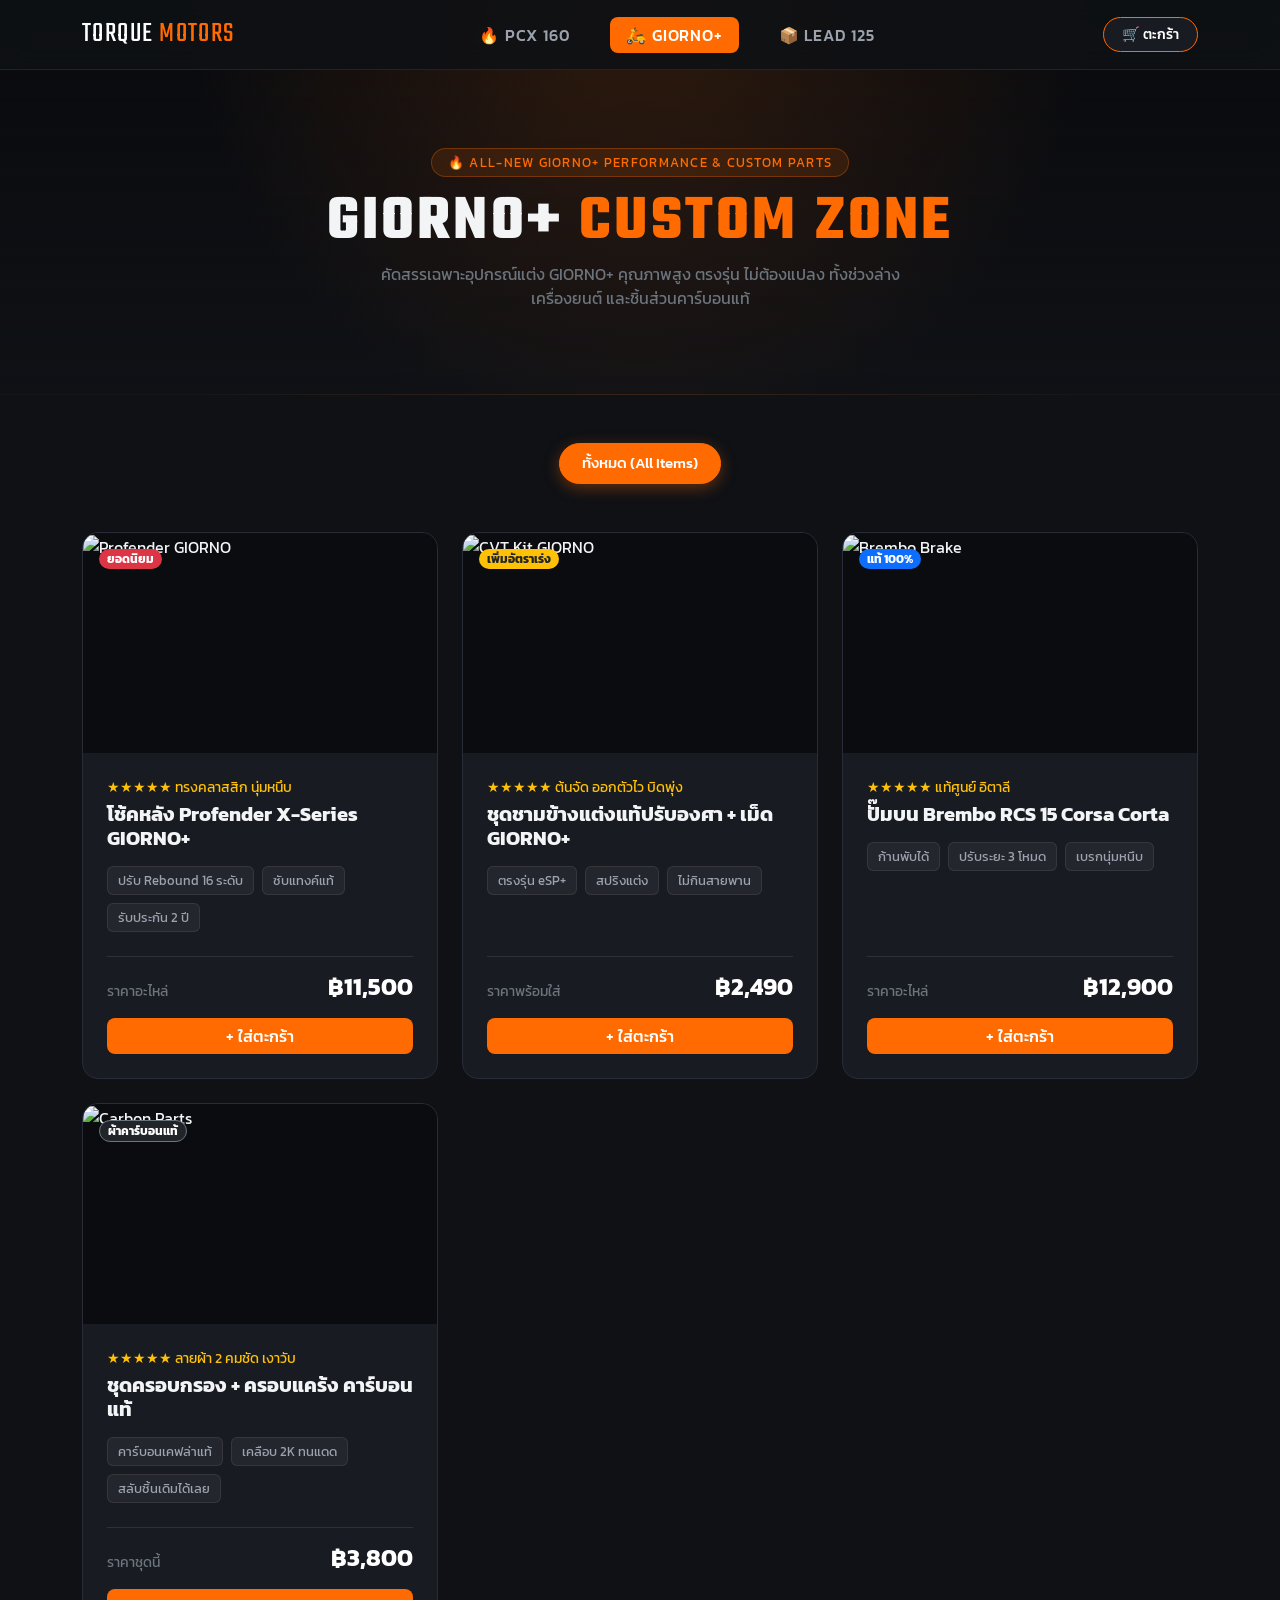
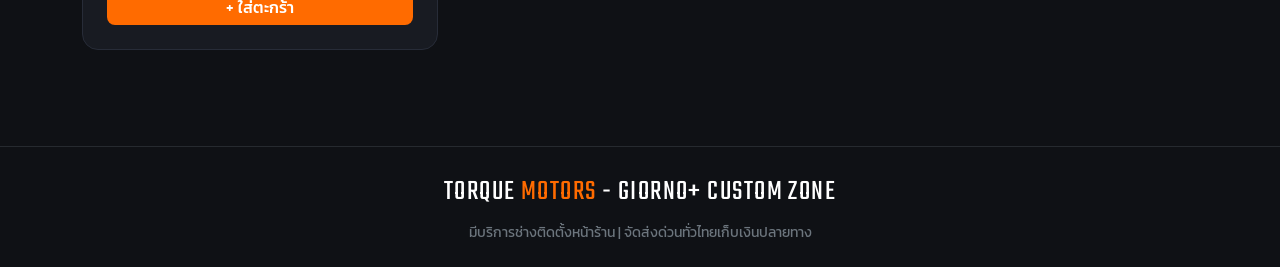
==== commit 9cfdded3: "picture" ====
--- a/giorno.html
+++ b/giorno.html
@@ -3,7 +3,7 @@
 <head>
   <meta charset="UTF-8">
   <meta name="viewport" content="width=device-width, initial-scale=1.0">
-  <title>PCX 160 CUSTOM ZONE | อุปกรณ์ตกแต่งแท้และซิ่งครบวงจร</title>
+  <title>GIORNO+ CUSTOM ZONE | อุปกรณ์ตกแต่งแท้และซิ่งครบวงจร</title>
 
   <!-- Bootstrap 5.3 CSS CDN -->
   <link href="https://cdn.jsdelivr.net/npm/bootstrap@5.3.3/dist/css/bootstrap.min.css" rel="stylesheet">
@@ -12,7 +12,7 @@
 </head>
 <body>
 
-  <!-- 1. NAVIGATION BAR (เหมือนหน้า index.html เป๊ะๆ) -->
+  <!-- 1. NAVIGATION BAR -->
   <nav class="navbar navbar-expand-lg street-nav fixed-top py-2">
     <div class="container">
       <!-- โลโก้ร้าน (คลิกแล้วกลับหน้าหลัก) -->
@@ -29,13 +29,13 @@
       <div class="collapse navbar-collapse justify-content-center" id="navContent">
         <ul class="navbar-nav gap-2 gap-lg-4 text-center my-3 my-lg-0">
           <li class="nav-item">
-            <a class="nav-link custom-nav-link " href="pcx.html">🔥 PCX 160</a>
+            <a class="nav-link custom-nav-link" href="pcx.html">🔥 PCX 160</a>
           </li>
           <li class="nav-item">
             <a class="nav-link custom-nav-link active" href="giorno.html">🛵 GIORNO+</a>
           </li>
           <li class="nav-item">
-            <a class="nav-link custom-nav-link " href="lead.html">📦 LEAD 125</a>
+            <a class="nav-link custom-nav-link" href="lead.html">📦 LEAD 125</a>
           </li>
         </ul>
       </div>
@@ -72,14 +72,48 @@
           <span class="h4 fw-bold mb-0" style="color: var(--neon-orange);" id="cartTotalPrice">฿0</span>
         </div>
         <div class="d-grid gap-2">
-          <button class="btn btn-neon" id="checkoutBtn">สั่งซื้อผ่าน LINE</button>
+          <button class="btn btn-neon" id="openCheckoutModalBtn" data-bs-toggle="modal" data-bs-target="#checkoutModal">
+            ✅ ยืนยันการสั่งซื้อสินค้า
+          </button>
           <button class="btn btn-outline-secondary btn-sm" id="clearCartBtn">ล้างตะกร้า</button>
         </div>
       </div>
     </div>
   </div>
 
-  <!-- 3. HERO BANNER: PCX ZONE -->
+  <!-- 3. MODAL กรอกข้อมูลยืนยันคำสั่งซื้อส่งหลังบ้าน -->
+  <div class="modal fade" id="checkoutModal" tabindex="-1" aria-hidden="true">
+    <div class="modal-dialog modal-dialog-centered">
+      <div class="modal-content text-bg-dark border border-secondary">
+        <div class="modal-header border-secondary border-opacity-25">
+          <h5 class="modal-title font-monospace">📋 ยืนยันข้อมูลคำสั่งซื้อ</h5>
+          <button type="button" class="btn-close btn-close-white" data-bs-dismiss="modal"></button>
+        </div>
+        <div class="modal-body">
+          <div class="mb-3">
+            <label class="form-label text-secondary small">ชื่อ-นามสกุล ผู้สั่งซื้อ</label>
+            <input type="text" class="form-control bg-black text-white border-secondary" id="customerName" placeholder="เช่น นายสมชาย ใจดี" required>
+          </div>
+          <div class="mb-3">
+            <label class="form-label text-secondary small">เบอร์โทรศัพท์ติดต่อ</label>
+            <input type="tel" class="form-control bg-black text-white border-secondary" id="customerPhone" placeholder="เช่น 0812345678" required>
+          </div>
+          <div class="p-3 rounded bg-black bg-opacity-50 border border-secondary border-opacity-25 mb-2">
+            <div class="d-flex justify-content-between">
+              <span>ยอดชำระสุทธิ:</span>
+              <strong class="text-warning h5 mb-0" id="modalTotalAmount">฿0</strong>
+            </div>
+          </div>
+        </div>
+        <div class="modal-footer border-secondary border-opacity-25">
+          <button type="button" class="btn btn-outline-secondary" data-bs-dismiss="modal">ยกเลิก</button>
+          <button type="button" class="btn btn-neon" id="confirmOrderBtn">ยืนยันส่งข้อมูลเข้าหลังบ้าน</button>
+        </div>
+      </div>
+    </div>
+  </div>
+
+  <!-- 4. HERO BANNER: GIORNO+ ZONE -->
   <header class="hero-banner text-center">
     <div class="container pt-5">
       <div class="badge-tag d-inline-block px-3 py-1 rounded-pill mb-3">
@@ -94,269 +128,146 @@
     </div>
   </header>
 
-  <!-- 4. PRODUCT SECTION -->
+  <!-- 5. PRODUCT SECTION -->
   <main class="container py-5">
     
     <!-- ปุ่มตัวกรองหมวดหมู่อุปกรณ์แต่ง -->
     <div class="d-flex justify-content-center flex-wrap gap-2 mb-5">
       <button class="tab-filter active" data-category="all">ทั้งหมด (All Items)</button>
-      <button class="tab-filter" data-category="suspension">ช่วงล่าง & เบรก</button>
-      <button class="tab-filter" data-category="performance">ชุดส่งกำลัง & เครื่องยนต์</button>
-      <button class="tab-filter" data-category="carbon">งานคาร์บอน & ภายนอก</button>
-    </div>
-
-    <!-- รายการของแต่ง PCX -->
+    </div>
+
+    <!-- รายการของแต่ง GIORNO+ -->
     <div class="row g-4" id="bikeGrid">
 
-      <!-- ชิ้นที่ 1: ชุดชามหน้าแต่งปรับองศา + เม็ดไล่เบาตรงรุ่น -->
-<div class="col-12 col-md-6 col-lg-4 bike-item" data-category="street" data-name="giorno plus" id="giorno-pulley">
-  <div class="moto-card h-100 d-flex flex-column">
-    <div class="moto-thumb">
-      <img src="https://img.lazcdn.com/g/p/157fd6e25ca8e0cc368270ce6061ccaa.jpg_960x960q80.jpg_.webp" alt="ชุดชามแต่ง Giorno+">
-      <span class="badge bg-danger position-absolute top-0 start-0 m-3 rounded-pill px-2 py-1">เพิ่มอัตราเร่ง</span>
-    </div>
-    <div class="p-4 d-flex flex-column flex-grow-1">
-      <h3 class="h5 fw-bold mb-2">Honda Giorno+</h3>
-      <div class="d-flex flex-wrap gap-2 mb-3">
-        <span class="spec-chip">125 cc eSP+ 4V</span>
-        <span class="spec-chip">ชุดชามแท้ปรับองศา + ล้างหน้าชาม + เม็ดไล่เบา</span>
-      </div>
-      <div class="mt-auto pt-3 border-top border-secondary border-opacity-25">
-        <div class="d-flex justify-content-between align-items-end mb-3">
-          <span class="text-secondary small">ราคา</span>
-          <span class="h4 fw-bold mb-0 text-white">฿1,890</span>
-        </div>
-        <div class="d-grid gap-2">
-          <button class="btn btn-neon add-to-cart-btn" data-id="giorno-pulley" data-name="Giorno+ ชุดชามหน้าแต่งปรับองศา" data-price="1890">
-            + ใส่ตะกร้า
-          </button>
-        </div>
-      </div>
-    </div>
-  </div>
-</div>
-
-<!-- ชิ้นที่ 2: ท่อไอเสียผ่าหมกคอสแตนเลส (รอบกลางพุ่ง ปลายไหล ไม่รอรอบ) -->
-<div class="col-12 col-md-6 col-lg-4 bike-item" data-category="street" data-name="giorno plus" id="giorno-exhaust">
-  <div class="moto-card h-100 d-flex flex-column">
-    <div class="moto-thumb">
-      <img src="https://img.lazcdn.com/g/p/157fd6e25ca8e0cc368270ce6061ccaa.jpg_960x960q80.jpg_.webp" alt="ท่อผ่าหมก Giorno+">
-      <span class="badge bg-danger position-absolute top-0 start-0 m-3 rounded-pill px-2 py-1">เพิ่มอัตราเร่ง</span>
-    </div>
-    <div class="p-4 d-flex flex-column flex-grow-1">
-      <h3 class="h5 fw-bold mb-2">Honda Giorno+</h3>
-      <div class="d-flex flex-wrap gap-2 mb-3">
-        <span class="spec-chip">125 cc eSP+ 4V</span>
-        <span class="spec-chip">ท่อผ่าหมกคอสแตนเลสทรงเดิม เพิ่มการคายไอเสีย มอก.</span>
-      </div>
-      <div class="mt-auto pt-3 border-top border-secondary border-opacity-25">
-        <div class="d-flex justify-content-between align-items-end mb-3">
-          <span class="text-secondary small">ราคา</span>
-          <span class="h4 fw-bold mb-0 text-white">฿2,900</span>
-        </div>
-        <div class="d-grid gap-2">
-          <button class="btn btn-neon add-to-cart-btn" data-id="giorno-exhaust" data-name="Giorno+ ท่อผ่าหมกคอสแตนเลส" data-price="2900">
-            + ใส่ตะกร้า
-          </button>
-        </div>
-      </div>
-    </div>
-  </div>
-</div>
-
-<!-- ชิ้นที่ 3: ชุดคลัตช์คาร์บอน + กะโหลกกัดลายไล่เบา (ออกตัวกระชับ ไม่สั่น) -->
-<div class="col-12 col-md-6 col-lg-4 bike-item" data-category="street" data-name="giorno plus" id="giorno-clutch">
-  <div class="moto-card h-100 d-flex flex-column">
-    <div class="moto-thumb">
-      <img src="https://img.lazcdn.com/g/p/157fd6e25ca8e0cc368270ce6061ccaa.jpg_960x960q80.jpg_.webp" alt="ชุดคลัตช์แต่ง Giorno+">
-      <span class="badge bg-danger position-absolute top-0 start-0 m-3 rounded-pill px-2 py-1">เพิ่มอัตราเร่ง</span>
-    </div>
-    <div class="p-4 d-flex flex-column flex-grow-1">
-      <h3 class="h5 fw-bold mb-2">Honda Giorno+</h3>
-      <div class="d-flex flex-wrap gap-2 mb-3">
-        <span class="spec-chip">125 cc eSP+ 4V</span>
-        <span class="spec-chip">ชุดผ้าคลัตช์คาร์บอน + กะโหลกกัดลายทองไล่เบา</span>
-      </div>
-      <div class="mt-auto pt-3 border-top border-secondary border-opacity-25">
-        <div class="d-flex justify-content-between align-items-end mb-3">
-          <span class="text-secondary small">ราคา</span>
-          <span class="h4 fw-bold mb-0 text-white">฿2,150</span>
-        </div>
-        <div class="d-grid gap-2">
-          <button class="btn btn-neon add-to-cart-btn" data-id="giorno-clutch" data-name="Giorno+ ชุดคลัตช์คาร์บอนกะโหลกกัดลาย" data-price="2150">
-            + ใส่ตะกร้า
-          </button>
-        </div>
-      </div>
-    </div>
-  </div>
-</div>
-<!-- แฟชั่นชิ้นที่ 1: มือเบรกแต่ง CNC ทูโทน Revolution -->
-<div class="col-12 col-md-6 col-lg-4 bike-item" data-category="street" data-name="giorno plus" id="giorno-brake-lever">
-  <div class="moto-card h-100 d-flex flex-column">
-    <div class="moto-thumb">
-      <img src="https://img.lazcdn.com/g/p/157fd6e25ca8e0cc368270ce6061ccaa.jpg_960x960q80.jpg_.webp" alt="มือเบรกแต่ง Revolution Giorno+">
-      <span class="badge bg-primary position-absolute top-0 start-0 m-3 rounded-pill px-2 py-1">แฟชั่นยอดนิยม</span>
-    </div>
-    <div class="p-4 d-flex flex-column flex-grow-1">
-      <h3 class="h5 fw-bold mb-2">Honda Giorno+</h3>
-      <div class="d-flex flex-wrap gap-2 mb-3">
-        <span class="spec-chip">อะลูมิเนียม CNC ชุบอะโนไดซ์</span>
-        <span class="spec-chip">มือเบรกแต่ง Revolution สไตล์ทูโทน ปรับระดับได้</span>
-      </div>
-      <div class="mt-auto pt-3 border-top border-secondary border-opacity-25">
-        <div class="d-flex justify-content-between align-items-end mb-3">
-          <span class="text-secondary small">ราคา</span>
-          <span class="h4 fw-bold mb-0 text-white">฿1,790</span>
-        </div>
-        <div class="d-grid gap-2">
-          <button class="btn btn-neon add-to-cart-btn" data-id="giorno-brake-lever" data-name="Giorno+ มือเบรกแต่ง CNC ทูโทน" data-price="1790">
-            + ใส่ตะกร้า
-          </button>
-        </div>
-      </div>
-    </div>
-  </div>
-</div>
-
-<!-- แฟชั่นชิ้นที่ 2: ชิลด์บังลมหน้าทรงคลาสสิกตัดขอบโครเมียม -->
-<div class="col-12 col-md-6 col-lg-4 bike-item" data-category="street" data-name="giorno plus" id="giorno-classic-windshield">
-  <div class="moto-card h-100 d-flex flex-column">
-    <div class="moto-thumb">
-      <img src="https://img.lazcdn.com/g/p/157fd6e25ca8e0cc368270ce6061ccaa.jpg_960x960q80.jpg_.webp" alt="ชิลด์หน้าแต่ง Giorno+">
-      <span class="badge bg-info text-dark position-absolute top-0 start-0 m-3 rounded-pill px-2 py-1">โมเดิร์นคลาสสิก</span>
-    </div>
-    <div class="p-4 d-flex flex-column flex-grow-1">
-      <h3 class="h5 fw-bold mb-2">Honda Giorno+</h3>
-      <div class="d-flex flex-wrap gap-2 mb-3">
-        <span class="spec-chip">อะคริลิกใสหนาพิเศษ</span>
-        <span class="spec-chip">ชิลด์บังลมหน้าทรงสปอร์ตทัวริ่ง ขายึดสแตนเลสตรงรุ่น</span>
-      </div>
-      <div class="mt-auto pt-3 border-top border-secondary border-opacity-25">
-        <div class="d-flex justify-content-between align-items-end mb-3">
-          <span class="text-secondary small">ราคา</span>
-          <span class="h4 fw-bold mb-0 text-white">฿1,250</span>
-        </div>
-        <div class="d-grid gap-2">
-          <button class="btn btn-neon add-to-cart-btn" data-id="giorno-classic-windshield" data-name="Giorno+ ชิลด์บังลมหน้าทรงคลาสสิก" data-price="1250">
-            + ใส่ตะกร้า
-          </button>
-        </div>
-      </div>
-    </div>
-  </div>
-</div>
-
-<!-- แฟชั่นชิ้นที่ 3: ชุดครอบแต่งลายคาร์บอนรอบคัน -->
-<div class="col-12 col-md-6 col-lg-4 bike-item" data-category="street" data-name="giorno plus" id="giorno-carbon-trim">
-  <div class="moto-card h-100 d-flex flex-column">
-    <div class="moto-thumb">
-      <img src="https://img.lazcdn.com/g/p/157fd6e25ca8e0cc368270ce6061ccaa.jpg_960x960q80.jpg_.webp" alt="ชุดครอบคาร์บอน Giorno+">
-      <span class="badge bg-dark border border-secondary position-absolute top-0 start-0 m-3 rounded-pill px-2 py-1">ลุคสปอร์ต</span>
-    </div>
-    <div class="p-4 d-flex flex-column flex-grow-1">
-      <h3 class="h5 fw-bold mb-2">Honda Giorno+</h3>
-      <div class="d-flex flex-wrap gap-2 mb-3">
-        <span class="spec-chip">ฟิล์มคาร์บอนเคลือบเงา</span>
-        <span class="spec-chip">ชุดงานครอบกันร้อนท่อ + ครอบเรือนไมล์ + ครอบไฟหน้า</span>
-      </div>
-      <div class="mt-auto pt-3 border-top border-secondary border-opacity-25">
-        <div class="d-flex justify-content-between align-items-end mb-3">
-          <span class="text-secondary small">ราคา</span>
-          <span class="h4 fw-bold mb-0 text-white">฿950</span>
-        </div>
-        <div class="d-grid gap-2">
-          <button class="btn btn-neon add-to-cart-btn" data-id="giorno-carbon-trim" data-name="Giorno+ ชุดครอบแต่งลายคาร์บอน" data-price="950">
-            + ใส่ตะกร้า
-          </button>
-        </div>
-      </div>
-    </div>
-  </div>
-</div>
-<!-- รายการที่ 1: ตะแกรงบรรทุกสัมภาระหลังโครเมียม H2C แท้ศูนย์ -->
-<div class="col-12 col-md-6 col-lg-4 bike-item" data-category="street" data-name="giorno plus" id="giorno-rear-carrier">
-  <div class="moto-card h-100 d-flex flex-column">
-    <div class="moto-thumb">
-      <img src="https://img.lazcdn.com/g/p/157fd6e25ca8e0cc368270ce6061ccaa.jpg_960x960q80.jpg_.webp" alt="ตะแกรงหลัง H2C Giorno+">
-      <span class="badge bg-danger position-absolute top-0 start-0 m-3 rounded-pill px-2 py-1">แท้ศูนย์ H2C</span>
-    </div>
-    <div class="p-4 d-flex flex-column flex-grow-1">
-      <h3 class="h5 fw-bold mb-2">Honda Giorno+</h3>
-      <div class="d-flex flex-wrap gap-2 mb-3">
-        <span class="spec-chip">อะไหล่แท้ฮอนด้า</span>
-        <span class="spec-chip">ตะแกรงบรรทุกสัมภาระด้านหลัง เหล็กชุบโครเมียมพรีเมียม</span>
-      </div>
-      <div class="mt-auto pt-3 border-top border-secondary border-opacity-25">
-        <div class="d-flex justify-content-between align-items-end mb-3">
-          <span class="text-secondary small">ราคา</span>
-          <span class="h4 fw-bold mb-0 text-white">฿1,450</span>
-        </div>
-        <div class="d-grid gap-2">
-          <button class="btn btn-neon add-to-cart-btn" data-id="giorno-h2c-carrier" data-name="Giorno+ ตะแกรงหลังโครเมียม H2C" data-price="1450">
-            + ใส่ตะกร้า
-          </button>
-        </div>
-      </div>
-    </div>
-  </div>
-</div>
-
-<!-- รายการที่ 2: ชิลด์บังลมหน้าสไตล์โมเดิร์นคลาสสิก H2C แท้ศูนย์ -->
-<div class="col-12 col-md-6 col-lg-4 bike-item" data-category="street" data-name="giorno plus" id="giorno-h2c-windshield">
-  <div class="moto-card h-100 d-flex flex-column">
-    <div class="moto-thumb">
-      <img src="https://img.lazcdn.com/g/p/157fd6e25ca8e0cc368270ce6061ccaa.jpg_960x960q80.jpg_.webp" alt="ชิลด์บังลม H2C Giorno+">
-      <span class="badge bg-danger position-absolute top-0 start-0 m-3 rounded-pill px-2 py-1">แท้ศูนย์ H2C</span>
-    </div>
-    <div class="p-4 d-flex flex-column flex-grow-1">
-      <h3 class="h5 fw-bold mb-2">Honda Giorno+</h3>
-      <div class="d-flex flex-wrap gap-2 mb-3">
-        <span class="spec-chip">อะคริลิกเกรดพรีเมียม</span>
-        <span class="spec-chip">ชุดชิลด์บังลมทรงสั้นใส H2C พร้อมชุดขายึดแท้ตรงรุ่น</span>
-      </div>
-      <div class="mt-auto pt-3 border-top border-secondary border-opacity-25">
-        <div class="d-flex justify-content-between align-items-end mb-3">
-          <span class="text-secondary small">ราคา</span>
-          <span class="h4 fw-bold mb-0 text-white">฿1,890</span>
-        </div>
-        <div class="d-grid gap-2">
-          <button class="btn btn-neon add-to-cart-btn" data-id="giorno-h2c-windshield" data-name="Giorno+ ชิลด์บังลมหน้า H2C" data-price="1890">
-            + ใส่ตะกร้า
-          </button>
-        </div>
-      </div>
-    </div>
-  </div>
-</div>
-
-<!-- รายการที่ 3: แผ่นยางวางเท้าดีไซน์เรโทร H2C แท้ศูนย์ -->
-<div class="col-12 col-md-6 col-lg-4 bike-item" data-category="street" data-name="giorno plus" id="giorno-floor-mat">
-  <div class="moto-card h-100 d-flex flex-column">
-    <div class="moto-thumb">
-      <img src="https://img.lazcdn.com/g/p/157fd6e25ca8e0cc368270ce6061ccaa.jpg_960x960q80.jpg_.webp" alt="แผ่นยางวางเท้า H2C Giorno+">
-      <span class="badge bg-danger position-absolute top-0 start-0 m-3 rounded-pill px-2 py-1">แท้ศูนย์ H2C</span>
-    </div>
-    <div class="p-4 d-flex flex-column flex-grow-1">
-      <h3 class="h5 fw-bold mb-2">Honda Giorno+</h3>
-      <div class="d-flex flex-wrap gap-2 mb-3">
-        <span class="spec-chip">ยางกันลื่นเกรดศูนย์</span>
-        <span class="spec-chip">แผ่นรองพักเท้า H2C พร้อมโลโก้ Giorno+ ป้องกันรอยขีดข่วน</span>
-      </div>
-      <div class="mt-auto pt-3 border-top border-secondary border-opacity-25">
-        <div class="d-flex justify-content-between align-items-end mb-3">
-          <span class="text-secondary small">ราคา</span>
-          <span class="h4 fw-bold mb-0 text-white">฿650</span>
-        </div>
-        <div class="d-grid gap-2">
-          <button class="btn btn-neon add-to-cart-btn" data-id="giorno-h2c-floormat" data-name="Giorno+ แผ่นยางวางเท้า H2C" data-price="650">
-            + ใส่ตะกร้า
-          </button>
-        </div>
-      </div>
-    </div>
-  </div>
-</div>
+      <!-- ชิ้นที่ 1: โช้คหลัง Profender -->
+      <div class="col-12 col-md-6 col-lg-4 bike-item" data-category="suspension" data-name="โช้คหลัง profender x-series giorno 125">
+        <div class="moto-card h-100 d-flex flex-column">
+          <div class="moto-thumb">
+            <img src="https://images.unsplash.com/photo-1558981403-c5f9899a28bc?auto=format&fit=crop&w=700&q=80" alt="Profender GIORNO">
+            <span class="badge bg-danger position-absolute top-0 start-0 m-3 rounded-pill px-2 py-1">ยอดนิยม</span>
+          </div>
+          <div class="p-4 d-flex flex-column flex-grow-1">
+            <div class="text-warning small mb-1">★★★★★ ทรงคลาสสิก นุ่มหนึบ</div>
+            <h3 class="h5 fw-bold mb-3">โช้คหลัง Profender X-Series GIORNO+</h3>
+            
+            <div class="d-flex flex-wrap gap-2 mb-4">
+              <span class="spec-chip">ปรับ Rebound 16 ระดับ</span>
+              <span class="spec-chip">ซับแทงค์แท้</span>
+              <span class="spec-chip">รับประกัน 2 ปี</span>
+            </div>
+
+            <div class="mt-auto pt-3 border-top border-secondary border-opacity-25">
+              <div class="d-flex justify-content-between align-items-end mb-3">
+                <span class="text-secondary small">ราคาอะไหล่</span>
+                <span class="h4 fw-bold mb-0 text-white">฿11,500</span>
+              </div>
+              <div class="d-grid gap-2">
+                <button class="btn btn-neon add-to-cart-btn" data-id="giorno_profender" data-name="โช้คหลัง Profender X-Series GIORNO+" data-price="11500">
+                  + ใส่ตะกร้า
+                </button>
+              </div>
+            </div>
+          </div>
+        </div>
+      </div>
+
+      <!-- ชิ้นที่ 2: ชุดชามข้างซิ่ง -->
+      <div class="col-12 col-md-6 col-lg-4 bike-item" data-category="performance" data-name="ชุดชามข้างแต่ง ชามแท้ขูดร่อง giorno plus 125 cvt">
+        <div class="moto-card h-100 d-flex flex-column">
+          <div class="moto-thumb">
+            <img src="https://images.unsplash.com/photo-1485965120184-e220f721d03e?auto=format&fit=crop&w=700&q=80" alt="CVT Kit GIORNO">
+            <span class="badge bg-warning text-dark position-absolute top-0 start-0 m-3 rounded-pill px-2 py-1">เพิ่มอัตราเร่ง</span>
+          </div>
+          <div class="p-4 d-flex flex-column flex-grow-1">
+            <div class="text-warning small mb-1">★★★★★ ต้นจัด ออกตัวไว บิดพุ่ง</div>
+            <h3 class="h5 fw-bold mb-3">ชุดชามข้างแต่งแท้ปรับองศา + เม็ด GIORNO+</h3>
+            
+            <div class="d-flex flex-wrap gap-2 mb-4">
+              <span class="spec-chip">ตรงรุ่น eSP+</span>
+              <span class="spec-chip">สปริงแต่ง</span>
+              <span class="spec-chip">ไม่กินสายพาน</span>
+            </div>
+
+            <div class="mt-auto pt-3 border-top border-secondary border-opacity-25">
+              <div class="d-flex justify-content-between align-items-end mb-3">
+                <span class="text-secondary small">ราคาพร้อมใส่</span>
+                <span class="h4 fw-bold mb-0 text-white">฿2,490</span>
+              </div>
+              <div class="d-grid gap-2">
+                <button class="btn btn-neon add-to-cart-btn" data-id="giorno_cvt" data-name="ชุดชามแต่งแท้ปรับองศา GIORNO+" data-price="2490">
+                  + ใส่ตะกร้า
+                </button>
+              </div>
+            </div>
+          </div>
+        </div>
+      </div>
+
+      <!-- ชิ้นที่ 3: ปั๊มบน Brembo -->
+      <div class="col-12 col-md-6 col-lg-4 bike-item" data-category="suspension" data-name="ปั๊มบน brembo rcs 15 corsa corta giorno">
+        <div class="moto-card h-100 d-flex flex-column">
+          <div class="moto-thumb">
+            <img src="https://images.unsplash.com/photo-1568772585407-9361f9bf3a87?auto=format&fit=crop&w=700&q=80" alt="Brembo Brake">
+            <span class="badge bg-primary position-absolute top-0 start-0 m-3 rounded-pill px-2 py-1">แท้ 100%</span>
+          </div>
+          <div class="p-4 d-flex flex-column flex-grow-1">
+            <div class="text-warning small mb-1">★★★★★ แท้ศูนย์ อิตาลี</div>
+            <h3 class="h5 fw-bold mb-3">ปั๊มบน Brembo RCS 15 Corsa Corta</h3>
+            
+            <div class="d-flex flex-wrap gap-2 mb-4">
+              <span class="spec-chip">ก้านพับได้</span>
+              <span class="spec-chip">ปรับระยะ 3 โหมด</span>
+              <span class="spec-chip">เบรกนุ่มหนึบ</span>
+            </div>
+
+            <div class="mt-auto pt-3 border-top border-secondary border-opacity-25">
+              <div class="d-flex justify-content-between align-items-end mb-3">
+                <span class="text-secondary small">ราคาอะไหล่</span>
+                <span class="h4 fw-bold mb-0 text-white">฿12,900</span>
+              </div>
+              <div class="d-grid gap-2">
+                <button class="btn btn-neon add-to-cart-btn" data-id="giorno_brembo" data-name="ปั๊มบน Brembo RCS 15 Corsa Corta GIORNO+" data-price="12900">
+                  + ใส่ตะกร้า
+                </button>
+              </div>
+            </div>
+          </div>
+        </div>
+      </div>
+
+      <!-- ชิ้นที่ 4: ชุดคาร์บอนแท้ -->
+      <div class="col-12 col-md-6 col-lg-4 bike-item" data-category="carbon" data-name="ครอบแคร้งคาร์บอน บังโคลนคาร์บอนแท้ giorno plus 125">
+        <div class="moto-card h-100 d-flex flex-column">
+          <div class="moto-thumb">
+            <img src="https://images.unsplash.com/photo-1617814076367-b759c7d7e738?auto=format&fit=crop&w=700&q=80" alt="Carbon Parts">
+            <span class="badge bg-dark border border-secondary position-absolute top-0 start-0 m-3 rounded-pill px-2 py-1">ผ้าคาร์บอนแท้</span>
+          </div>
+          <div class="p-4 d-flex flex-column flex-grow-1">
+            <div class="text-warning small mb-1">★★★★★ ลายผ้า 2 คมชัด เงาวับ</div>
+            <h3 class="h5 fw-bold mb-3">ชุดครอบกรอง + ครอบแคร้ง คาร์บอนแท้</h3>
+            
+            <div class="d-flex flex-wrap gap-2 mb-4">
+              <span class="spec-chip">คาร์บอนเคฟล่าแท้</span>
+              <span class="spec-chip">เคลือบ 2K ทนแดด</span>
+              <span class="spec-chip">สลับชิ้นเดิมได้เลย</span>
+            </div>
+
+            <div class="mt-auto pt-3 border-top border-secondary border-opacity-25">
+              <div class="d-flex justify-content-between align-items-end mb-3">
+                <span class="text-secondary small">ราคาชุดนี้</span>
+                <span class="h4 fw-bold mb-0 text-white">฿3,800</span>
+              </div>
+              <div class="d-grid gap-2">
+                <button class="btn btn-neon add-to-cart-btn" data-id="giorno_carbon" data-name="ชุดคาร์บอนแท้ GIORNO+" data-price="3800">
+                  + ใส่ตะกร้า
+                </button>
+              </div>
+            </div>
+          </div>
+        </div>
+      </div>
+
+    </div>
 
     <!-- ข้อความค้นหาไม่เจอ -->
     <div id="noMatch" class="text-center py-5 d-none">
@@ -368,14 +279,14 @@
   <!-- Footer -->
   <footer class="py-4 text-center border-top border-secondary border-opacity-25 mt-5">
     <div class="container">
-      <div class="brand-logo mb-2">TORQUE <span>MOTORS</span> - PCX CUSTOM ZONE</div>
+      <div class="brand-logo mb-2">TORQUE <span>MOTORS</span> - GIORNO+ CUSTOM ZONE</div>
       <p class="text-secondary small mb-0">มีบริการช่างติดตั้งหน้าร้าน | จัดส่งด่วนทั่วไทยเก็บเงินปลายทาง</p>
     </div>
   </footer>
 
   <!-- Bootstrap 5.3 JS Bundle -->
   <script src="https://cdn.jsdelivr.net/npm/bootstrap@5.3.3/dist/js/bootstrap.bundle.min.js"></script>
-  <!-- ใช้ script.js ตัวเดียวกัน ระบบตะกร้าจะทำงานทันที -->
-  <script src="script.js"></script>
+  <!-- ใช้ scripts.js ระบบตะกร้าและการสั่งซื้อจะทำงานทันที -->
+  <script src="scripts.js"></script>
 </body>
 </html>
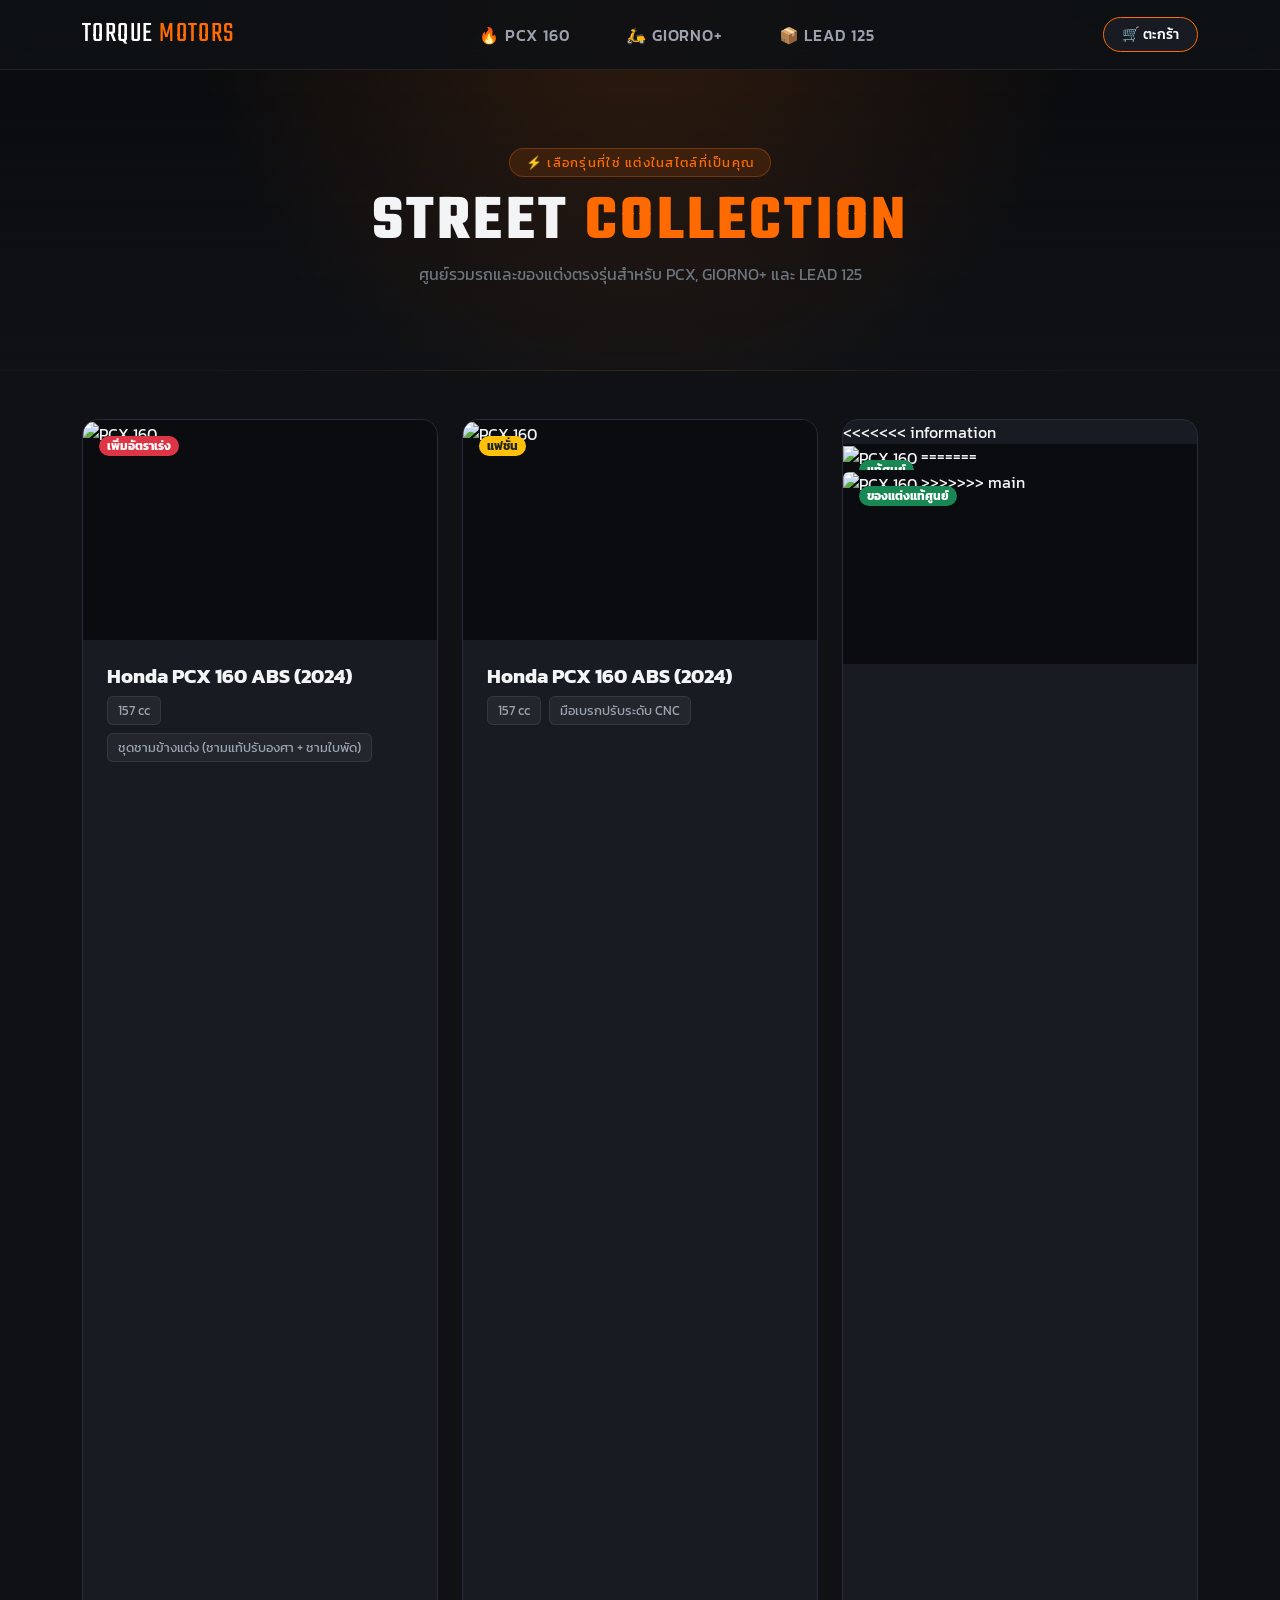
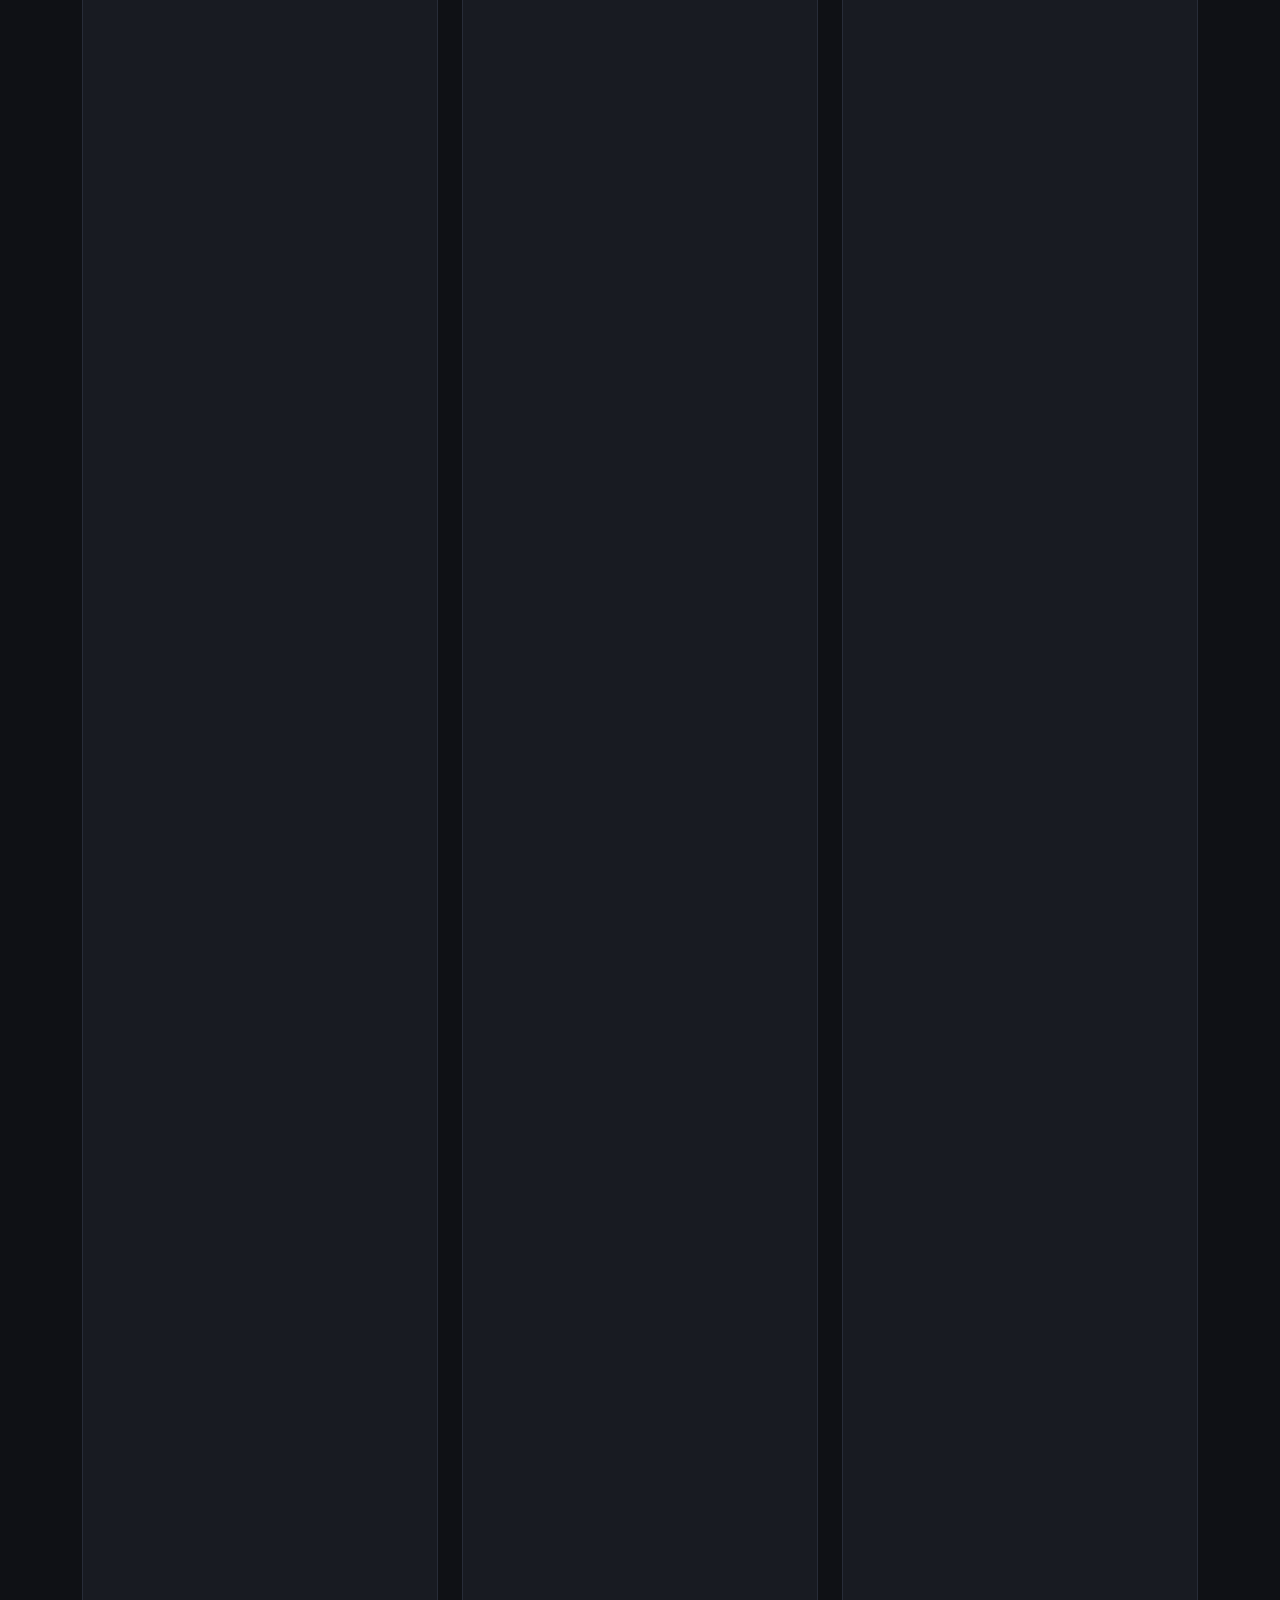
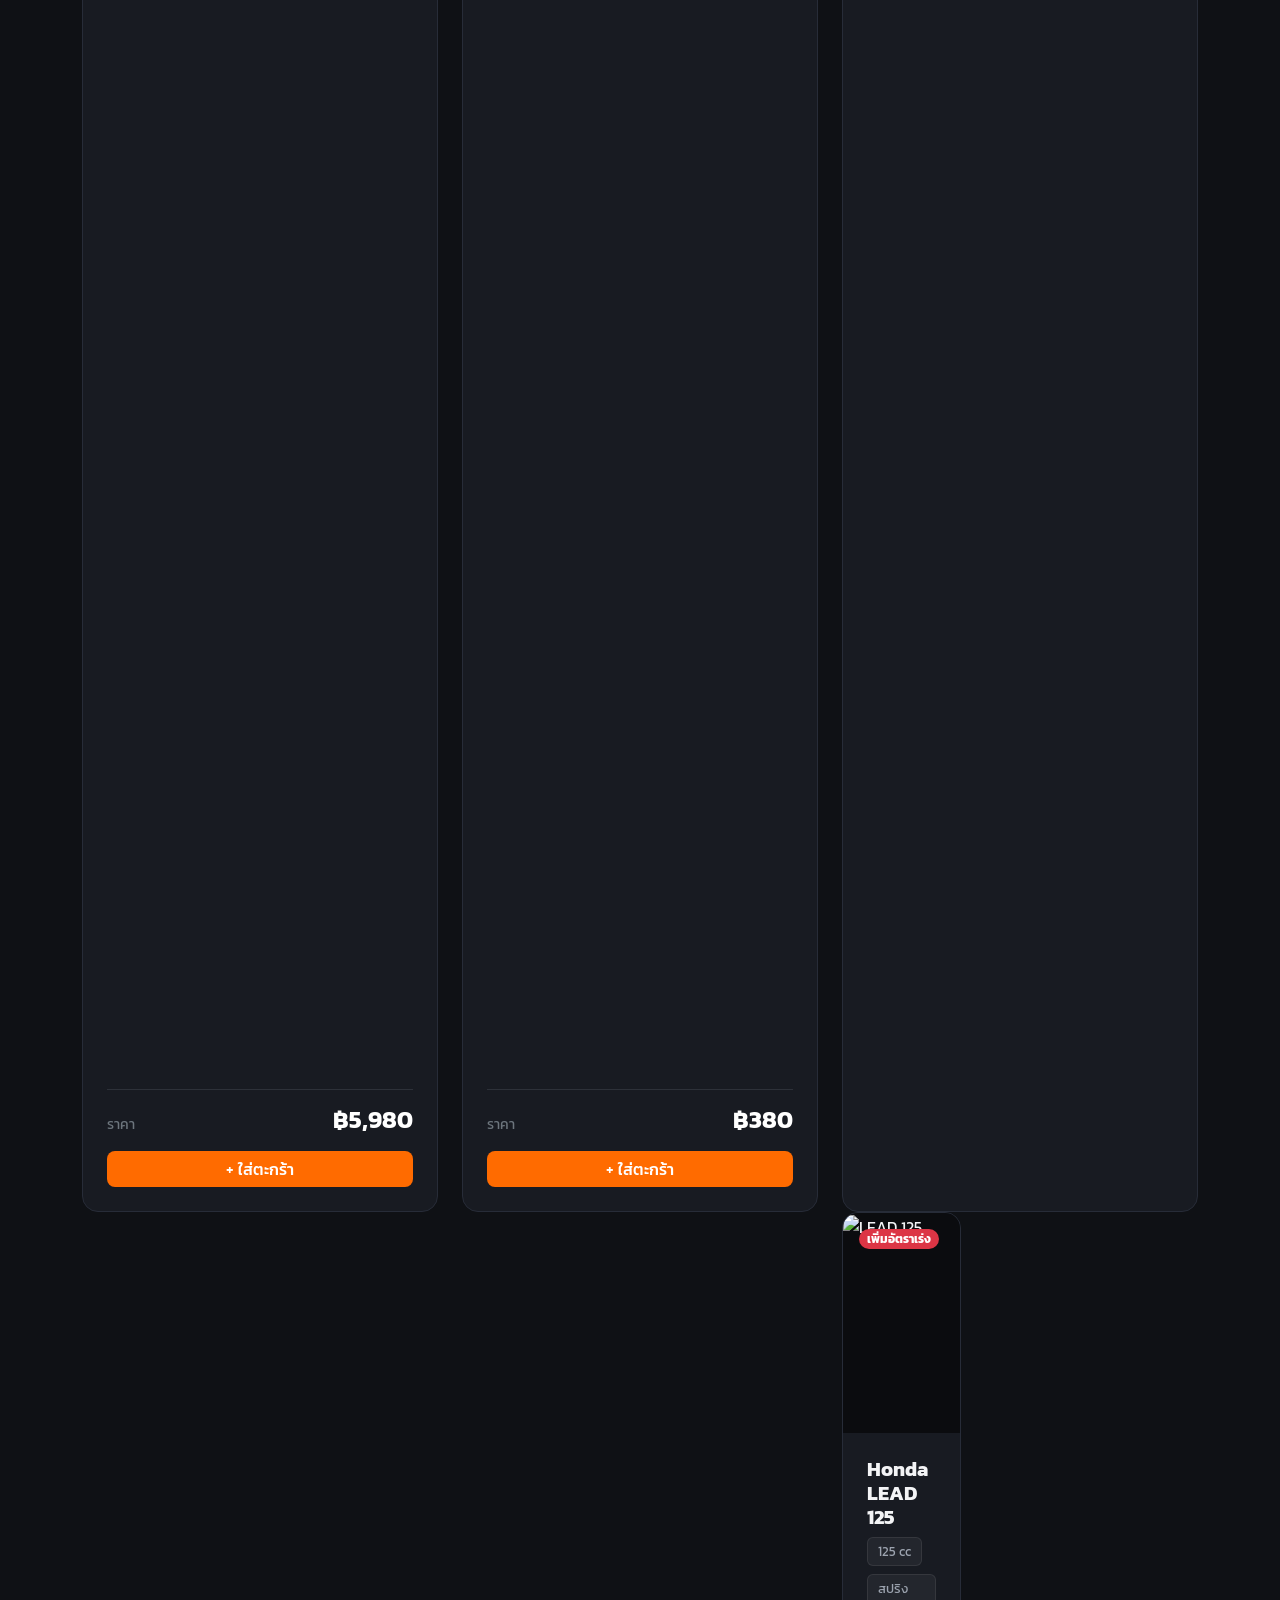
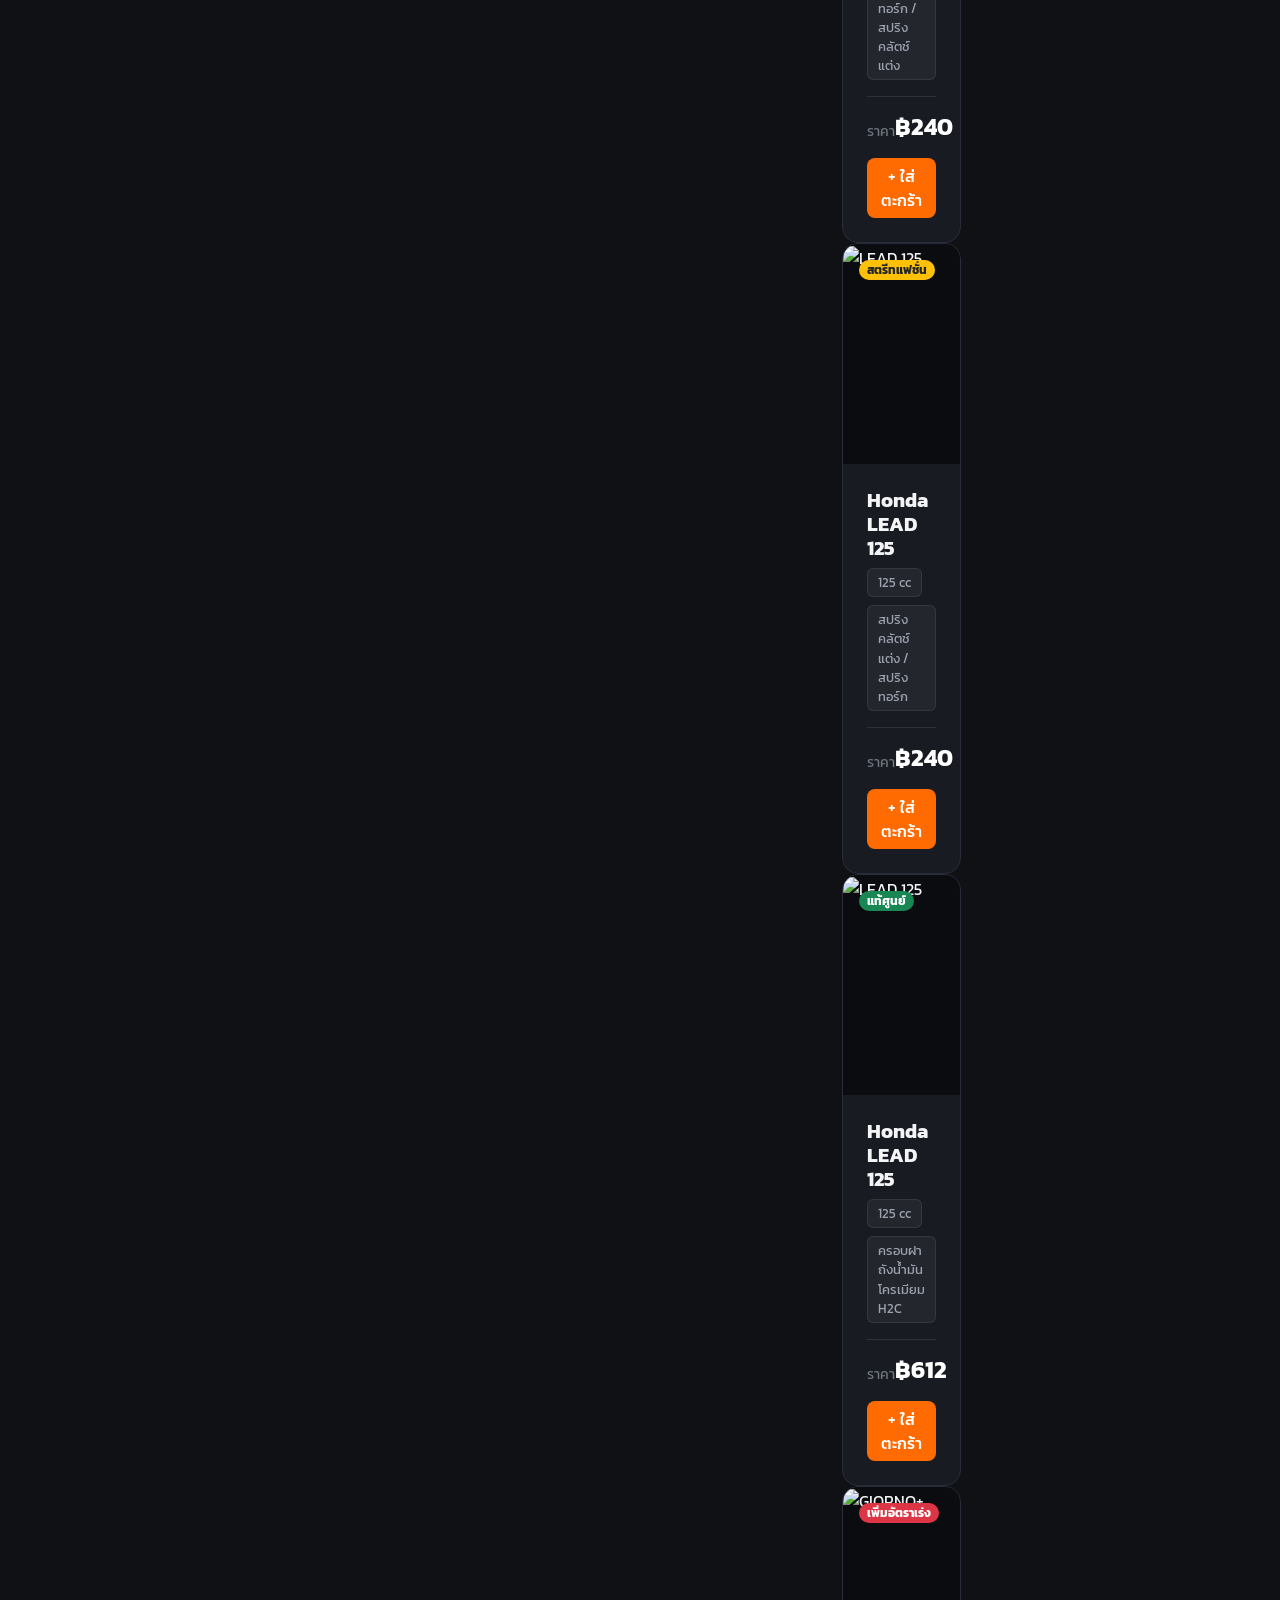
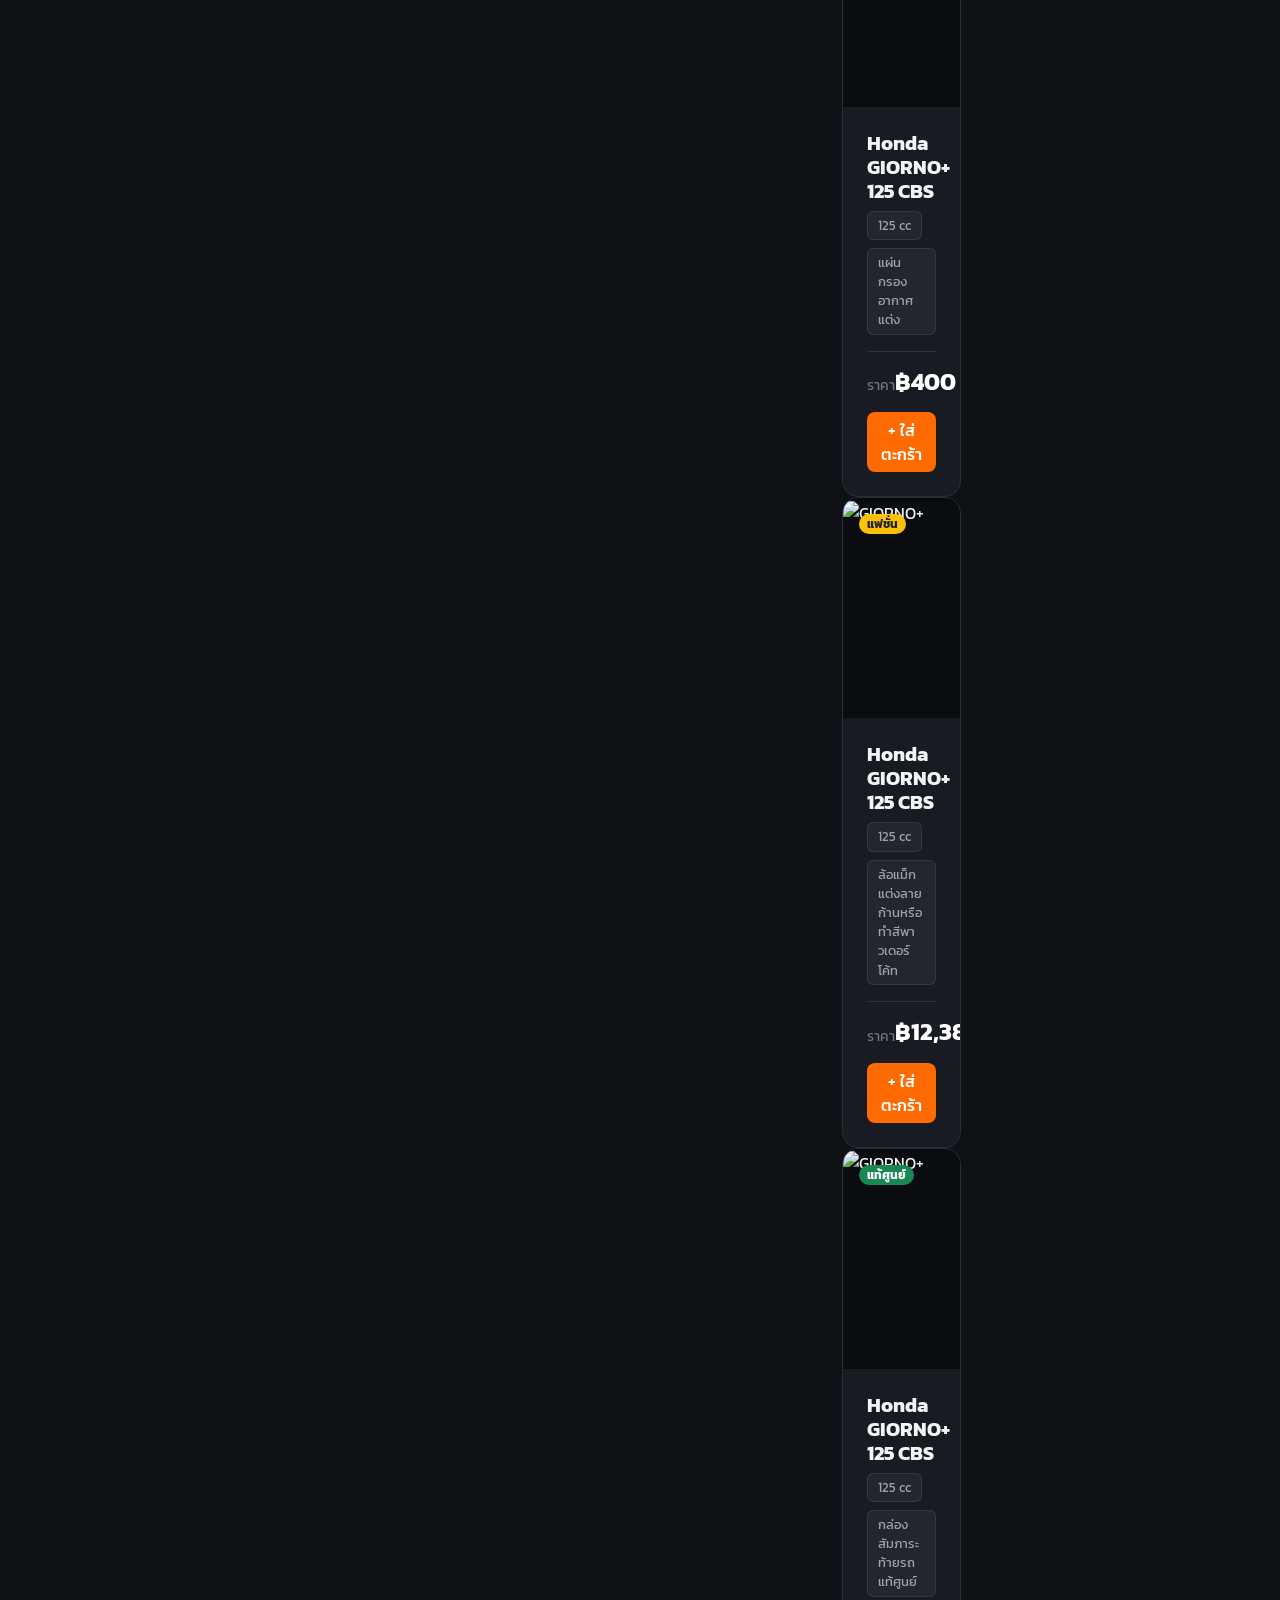
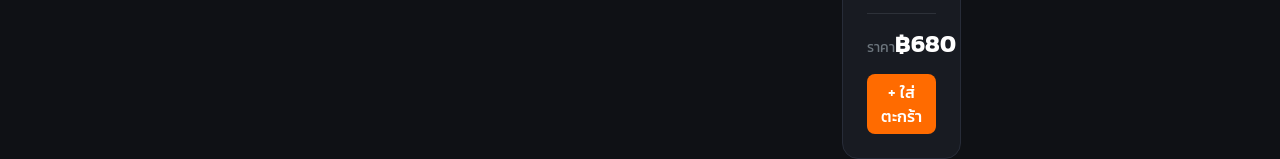
==== commit 9ca80cc6: "Final" ====
--- a/giorno.html
+++ b/giorno.html
@@ -1,292 +1,797 @@
 <!DOCTYPE html>
+
 <html lang="th">
+
 <head>
+
   <meta charset="UTF-8">
+
   <meta name="viewport" content="width=device-width, initial-scale=1.0">
-  <title>GIORNO+ CUSTOM ZONE | อุปกรณ์ตกแต่งแท้และซิ่งครบวงจร</title>
+
+  <title>TORQUE MOTORS | รถมอเตอร์ไซค์และของแต่งซิ่ง</title>
+
+
 
   <!-- Bootstrap 5.3 CSS CDN -->
+
   <link href="https://cdn.jsdelivr.net/npm/bootstrap@5.3.3/dist/css/bootstrap.min.css" rel="stylesheet">
-  <!-- ใช้ style.css ร่วมกับหน้า index -->
+
   <link rel="stylesheet" href="style.css">
+
 </head>
+
 <body>
 
+
+
   <!-- 1. NAVIGATION BAR -->
+
   <nav class="navbar navbar-expand-lg street-nav fixed-top py-2">
+
     <div class="container">
-      <!-- โลโก้ร้าน (คลิกแล้วกลับหน้าหลัก) -->
+
+      <!-- โลโก้ร้าน -->
+
       <a class="navbar-brand brand-logo" href="index.html">
+
         TORQUE <span>MOTORS</span>
+
       </a>
 
-      <!-- ปุ่ม Hamburger สำหรับ Mobile -->
+
+
+      <!-- ปุ่ม Hamburger สำหรับหน้าจอมือถือ -->
+
       <button class="navbar-toggler border-0 text-white" type="button" data-bs-toggle="collapse" data-bs-target="#navContent">
+
         <span class="navbar-toggler-icon" style="filter: invert(1);"></span>
+
       </button>
 
-      <!-- เมนูเลือกรุ่นรถ PCX, GIORNO+, LEAD -->
+
+
+      <!-- ลิงก์เมนูแยกรุ่นรถยอดฮิต -->
+
       <div class="collapse navbar-collapse justify-content-center" id="navContent">
+
         <ul class="navbar-nav gap-2 gap-lg-4 text-center my-3 my-lg-0">
+
           <li class="nav-item">
+
             <a class="nav-link custom-nav-link" href="pcx.html">🔥 PCX 160</a>
+
           </li>
+
           <li class="nav-item">
-            <a class="nav-link custom-nav-link active" href="giorno.html">🛵 GIORNO+</a>
+
+            <a class="nav-link custom-nav-link" href="giorno.html">🛵 GIORNO+</a>
+
           </li>
+
           <li class="nav-item">
+
             <a class="nav-link custom-nav-link" href="lead.html">📦 LEAD 125</a>
+
           </li>
+
         </ul>
-      </div>
+
+      </div>
+
+
 
       <!-- ปุ่มเปิดตะกร้าสินค้า (Cart Button) -->
+
       <div class="d-flex align-items-center">
+
         <button class="btn btn-cart position-relative" type="button" data-bs-toggle="offcanvas" data-bs-target="#cartSidebar">
+
           🛒 ตะกร้า
+
           <span id="cartBadge" class="position-absolute top-0 start-100 translate-middle badge rounded-pill bg-danger d-none">
+
             0
+
           </span>
+
         </button>
-      </div>
+
+      </div>
+
     </div>
+
   </nav>
 
+
+
   <!-- 2. OFFCANVAS ตะกร้าสินค้า (แถบสไลด์ข้างขวา) -->
+
   <div class="offcanvas offcanvas-end text-bg-dark" tabindex="-1" id="cartSidebar" style="background-color: var(--bg-card) !important; border-left: 1px solid var(--border-card);">
+
     <div class="offcanvas-header border-bottom border-secondary border-opacity-25">
+
       <h5 class="offcanvas-title font-monospace">🛒 รายการในตะกร้า (<span id="cartCountHeader">0</span>)</h5>
+
       <button type="button" class="btn-close btn-close-white" data-bs-dismiss="offcanvas"></button>
+
     </div>
+
     
+
     <div class="offcanvas-body d-flex flex-column">
+
       <!-- รายการสินค้าจะถูกสร้างด้วย JS ที่นี่ -->
+
       <div id="cartItemsList" class="flex-grow-1 overflow-y-auto mb-3">
+
         <p class="text-secondary text-center my-5 empty-msg">ยังไม่มีสินค้าในตะกร้า</p>
-      </div>
+
+      </div>
+
+
 
       <!-- ยอดรวมและการชำระเงิน -->
+
       <div class="border-top border-secondary border-opacity-25 pt-3">
+
         <div class="d-flex justify-content-between align-items-center mb-3">
+
           <span class="text-secondary">ยอดรวมทั้งสิ้น</span>
+
           <span class="h4 fw-bold mb-0" style="color: var(--neon-orange);" id="cartTotalPrice">฿0</span>
-        </div>
+
+        </div>
+
         <div class="d-grid gap-2">
+
           <button class="btn btn-neon" id="openCheckoutModalBtn" data-bs-toggle="modal" data-bs-target="#checkoutModal">
+
             ✅ ยืนยันการสั่งซื้อสินค้า
+
           </button>
+
           <button class="btn btn-outline-secondary btn-sm" id="clearCartBtn">ล้างตะกร้า</button>
-        </div>
-      </div>
+
+        </div>
+
+      </div>
+
     </div>
+
   </div>
 
+
+
   <!-- 3. MODAL กรอกข้อมูลยืนยันคำสั่งซื้อส่งหลังบ้าน -->
+
   <div class="modal fade" id="checkoutModal" tabindex="-1" aria-hidden="true">
+
     <div class="modal-dialog modal-dialog-centered">
+
       <div class="modal-content text-bg-dark border border-secondary">
+
         <div class="modal-header border-secondary border-opacity-25">
+
           <h5 class="modal-title font-monospace">📋 ยืนยันข้อมูลคำสั่งซื้อ</h5>
+
           <button type="button" class="btn-close btn-close-white" data-bs-dismiss="modal"></button>
-        </div>
+
+        </div>
+
         <div class="modal-body">
+
           <div class="mb-3">
+
             <label class="form-label text-secondary small">ชื่อ-นามสกุล ผู้สั่งซื้อ</label>
+
             <input type="text" class="form-control bg-black text-white border-secondary" id="customerName" placeholder="เช่น นายสมชาย ใจดี" required>
-          </div>
+
+          </div>
+
           <div class="mb-3">
+
             <label class="form-label text-secondary small">เบอร์โทรศัพท์ติดต่อ</label>
+
             <input type="tel" class="form-control bg-black text-white border-secondary" id="customerPhone" placeholder="เช่น 0812345678" required>
-          </div>
+
+          </div>
+
           <div class="p-3 rounded bg-black bg-opacity-50 border border-secondary border-opacity-25 mb-2">
+
             <div class="d-flex justify-content-between">
+
               <span>ยอดชำระสุทธิ:</span>
+
               <strong class="text-warning h5 mb-0" id="modalTotalAmount">฿0</strong>
-            </div>
-          </div>
-        </div>
+
+            </div>
+
+          </div>
+
+        </div>
+
         <div class="modal-footer border-secondary border-opacity-25">
+
           <button type="button" class="btn btn-outline-secondary" data-bs-dismiss="modal">ยกเลิก</button>
-          <button type="button" class="btn btn-neon" id="confirmOrderBtn">ยืนยันส่งข้อมูลเข้าหลังบ้าน</button>
-        </div>
-      </div>
+
+          <button type="button" class="btn btn-neon" id="confirmOrderBtn">ยืนยัน</button>
+
+        </div>
+
+      </div>
+
     </div>
+
   </div>
 
-  <!-- 4. HERO BANNER: GIORNO+ ZONE -->
+
+
+  <!-- 4. HERO BANNER -->
+
   <header class="hero-banner text-center">
+
     <div class="container pt-5">
+
       <div class="badge-tag d-inline-block px-3 py-1 rounded-pill mb-3">
-        🔥 ALL-NEW GIORNO+ PERFORMANCE & CUSTOM PARTS
-      </div>
+
+        ⚡ เลือกรุ่นที่ใช่ แต่งในสไตล์ที่เป็นคุณ
+
+      </div>
+
       <h1 class="sport-title display-3 fw-bold mb-2">
-        GIORNO+ <span style="color: var(--neon-orange);">CUSTOM ZONE</span>
+
+        STREET <span style="color: var(--neon-orange);">COLLECTION</span>
+
       </h1>
-      <p class="text-secondary mb-4 mx-auto" style="max-width: 580px;">
-        คัดสรรเฉพาะอุปกรณ์แต่ง GIORNO+ คุณภาพสูง ตรงรุ่น ไม่ต้องแปลง ทั้งช่วงล่าง เครื่องยนต์ และชิ้นส่วนคาร์บอนแท้
+
+      <p class="text-secondary mb-4 mx-auto" style="max-width: 540px;">
+
+        ศูนย์รวมรถและของแต่งตรงรุ่นสำหรับ PCX, GIORNO+ และ LEAD 125
+
       </p>
+
     </div>
+
   </header>
 
-  <!-- 5. PRODUCT SECTION -->
+
+
+  <!-- 5. MAIN PRODUCTS -->
+
   <main class="container py-5">
-    
-    <!-- ปุ่มตัวกรองหมวดหมู่อุปกรณ์แต่ง -->
-    <div class="d-flex justify-content-center flex-wrap gap-2 mb-5">
-      <button class="tab-filter active" data-category="all">ทั้งหมด (All Items)</button>
+
+    <div class="row g-4" id="bikeGrid">
+
+
+
+      <!-- GIORNO 1 -->
+
+      <div class="col-12 col-md-6 col-lg-4 bike-item" data-category="street" data-name="pcx 160 abs" id="pcx">
+
+        <div class="moto-card h-100 d-flex flex-column">
+
+          <div class="moto-thumb position-relative">
+
+            <img src="https://img.lazcdn.com/g/p/157fd6e25ca8e0cc368270ce6061ccaa.jpg_960x960q80.jpg_.webp" alt="PCX 160" class="img-fluid rounded-top">
+
+            <span class="badge bg-danger position-absolute top-0 start-0 m-3 rounded-pill px-2 py-1">เพิ่มอัตราเร่ง</span>
+
+          </div>
+
+          <div class="p-4 d-flex flex-column flex-grow-1">
+
+            <h3 class="h5 fw-bold mb-2">Honda PCX 160 ABS (2024)</h3>
+
+            <div class="d-flex flex-wrap gap-2 mb-3">
+
+              <span class="spec-chip">157 cc</span>
+
+              <span class="spec-chip">ชุดชามข้างแต่ง (ชามแท้ปรับองศา + ชามใบพัด)</span>
+
+            </div>
+
+            <div class="mt-auto pt-3 border-top border-secondary border-opacity-25">
+
+              <div class="d-flex justify-content-between align-items-end mb-3">
+
+                <span class="text-secondary small">ราคา</span>
+
+                <span class="h4 fw-bold mb-0 text-white">฿5,980</span>
+
+              </div>
+
+              <div class="d-grid gap-2">
+
+                <button class="btn btn-neon add-to-cart-btn" data-id="pcx1" data-name="Honda PCX 160 ABS" data-price="5980">
+
+                  + ใส่ตะกร้า
+
+                </button>
+
+              </div>
+
+            </div>
+
+          </div>
+
+        </div>
+
+      </div>
+
+
+
+      <!-- GIORNO 2 -->
+
+      <div class="col-12 col-md-6 col-lg-4 bike-item" data-category="street" data-name="pcx 160 abs" id="pcx">
+
+        <div class="moto-card h-100 d-flex flex-column">
+
+          <div class="moto-thumb position-relative">
+
+            <img src="https://inwfile.com/s-cz/b4pdav.jpg" alt="PCX 160" class="img-fluid rounded-top">
+
+            <span class="badge bg-warning text-dark position-absolute top-0 start-0 m-3 rounded-pill px-2 py-1">แฟชั่น</span>
+
+          </div>
+
+          <div class="p-4 d-flex flex-column flex-grow-1">
+
+            <h3 class="h5 fw-bold mb-2">Honda PCX 160 ABS (2024)</h3>
+
+            <div class="d-flex flex-wrap gap-2 mb-3">
+
+              <span class="spec-chip">157 cc</span>
+
+              <span class="spec-chip">มือเบรกปรับระดับ CNC</span>
+
+            </div>
+
+            <div class="mt-auto pt-3 border-top border-secondary border-opacity-25">
+
+              <div class="d-flex justify-content-between align-items-end mb-3">
+
+                <span class="text-secondary small">ราคา</span>
+
+                <span class="h4 fw-bold mb-0 text-white">฿380</span>
+
+              </div>
+
+              <div class="d-grid gap-2">
+
+                <button class="btn btn-neon add-to-cart-btn" data-id="pcx2" data-name="Honda PCX 160 ABS" data-price="380">
+
+                  + ใส่ตะกร้า
+
+                </button>
+
+              </div>
+
+            </div>
+
+          </div>
+
+        </div>
+
+      </div>
+
+
+
+      <!-- GIORNO 3 -->
+
+      <div class="col-12 col-md-6 col-lg-4 bike-item" data-category="family" data-name="pcx 160 abs" id="pcx">
+
+        <div class="moto-card h-100 d-flex flex-column">
+
+<<<<<<< information
+
+          <div class="moto-thumb">
+
+            <img src="https://encrypted-tbn0.gstatic.com/images?q=tbn:ANd9GcS41iO7otH4fB3oMC5ozC3e-FqqfGTtTLocaamDw7aw9J5ceXALK1JSrTU&s=10" alt="PCX 160">
+
+            <span class="badge bg-success position-absolute top-0 start-0 m-3 rounded-pill px-2 py-1">แท้ศูนย์</span>
+
+=======
+
+          <div class="moto-thumb position-relative">
+
+            <img src="https://encrypted-tbn0.gstatic.com/images?q=tbn:ANd9GcS41iO7otH4fB3oMC5ozC3e-FqqfGTtTLocaamDw7aw9J5ceXALK1JSrTU&s=10" alt="PCX 160" class="img-fluid rounded-top">
+
+            <span class="badge bg-success position-absolute top-0 start-0 m-3 rounded-pill px-2 py-1">ของแต่งแท้ศูนย์</span>
+
+>>>>>>> main
+
+          </div>
+
+          <div class="p-4 d-flex flex-column flex-grow-1">
+
+            <h3 class="h5 fw-bold mb-2">Honda PCX 160 ABS (2024)</h3>
+
+            <div class="d-flex flex-wrap gap-2 mb-3">
+
+              <span class="spec-chip">160 cc</span>
+
+              <span class="spec-chip">ชุดแผ่นวางเท้าสแตนเลส/โครเมียม H2C</span>
+
+            </div>
+
+            <div class="mt-auto pt-3 border-top border-secondary border-opacity-25">
+
+              <div class="d-flex justify-content-between align-items-end mb-3">
+
+                <span class="text-secondary small">ราคา</span>
+
+                <span class="h4 fw-bold mb-0 text-white">฿2,000</span>
+
+              </div>
+
+              <div class="d-grid gap-2">
+
+                <button class="btn btn-neon add-to-cart-btn" data-id="pcx3" data-name="Honda PCX 160 ABS" data-price="2000">
+
+                  + ใส่ตะกร้า
+
+                </button>
+
+              </div>
+
+            </div>
+
+          </div>
+
+        </div>
+
+      </div>
+
+
+
+      <!-- GIORNO 4 -->
+
+      <div class="col-12 col-md-6 col-lg-4 bike-item" data-category="street" data-name="lead 125" id="lead">
+
+        <div class="moto-card h-100 d-flex flex-column">
+
+          <div class="moto-thumb position-relative">
+
+            <img src="https://encrypted-tbn0.gstatic.com/images?q=tbn:ANd9GcTJf-G3huD1Gj-DjFEIP2IRV4h6eqaDwZAob8NIkuIratTq-t0tesB66Dg&s=10" alt="LEAD 125" class="img-fluid rounded-top">
+
+            <span class="badge bg-danger position-absolute top-0 start-0 m-3 rounded-pill px-2 py-1">เพิ่มอัตราเร่ง</span>
+
+          </div>
+
+          <div class="p-4 d-flex flex-column flex-grow-1">
+
+            <h3 class="h5 fw-bold mb-2">Honda LEAD 125</h3>
+
+            <div class="d-flex flex-wrap gap-2 mb-3">
+
+              <span class="spec-chip">125 cc</span>
+
+              <span class="spec-chip">สปริงทอร์ก / สปริงคลัตช์แต่ง</span>
+
+            </div>
+
+            <div class="mt-auto pt-3 border-top border-secondary border-opacity-25">
+
+              <div class="d-flex justify-content-between align-items-end mb-3">
+
+                <span class="text-secondary small">ราคา</span>
+
+                <span class="h4 fw-bold mb-0 text-white">฿240</span>
+
+              </div>
+
+              <div class="d-grid gap-2">
+
+                <button class="btn btn-neon add-to-cart-btn" data-id="lead1" data-name="Honda LEAD 125" data-price="240">
+
+                  + ใส่ตะกร้า
+
+                </button>
+
+              </div>
+
+            </div>
+
+          </div>
+
+        </div>
+
+      </div>
+
+
+
+      <!-- GIORNO 5 -->
+
+      <div class="col-12 col-md-6 col-lg-4 bike-item" data-category="street" data-name="lead 125" id="lead">
+
+        <div class="moto-card h-100 d-flex flex-column">
+
+          <div class="moto-thumb position-relative">
+
+            <img src="https://down-th.img.susercontent.com/file/th-11134207-81zte-mgeotxxnqsy0a8" alt="LEAD 125" class="img-fluid rounded-top">
+
+            <span class="badge bg-warning text-dark position-absolute top-0 start-0 m-3 rounded-pill px-2 py-1">สตรีทแฟชั่น</span>
+
+          </div>
+
+          <div class="p-4 d-flex flex-column flex-grow-1">
+
+            <h3 class="h5 fw-bold mb-2">Honda LEAD 125</h3>
+
+            <div class="d-flex flex-wrap gap-2 mb-3">
+
+              <span class="spec-chip">125 cc</span>
+
+              <span class="spec-chip">สปริงคลัตช์แต่ง / สปริงทอร์ก</span>
+
+            </div>
+
+            <div class="mt-auto pt-3 border-top border-secondary border-opacity-25">
+
+              <div class="d-flex justify-content-between align-items-end mb-3">
+
+                <span class="text-secondary small">ราคา</span>
+
+                <span class="h4 fw-bold mb-0 text-white">฿240</span>
+
+              </div>
+
+              <div class="d-grid gap-2">
+
+                <button class="btn btn-neon add-to-cart-btn" data-id="lead2" data-name="Honda LEAD 125" data-price="240">
+
+                  + ใส่ตะกร้า
+
+                </button>
+
+              </div>
+
+            </div>
+
+          </div>
+
+        </div>
+
+      </div>
+
+
+
+      <!-- GIORNO 6 -->
+
+      <div class="col-12 col-md-6 col-lg-4 bike-item" data-category="family" data-name="lead 125" id="lead">
+
+        <div class="moto-card h-100 d-flex flex-column">
+
+          <div class="moto-thumb position-relative">
+
+            <img src="https://down-th.img.susercontent.com/file/sg-11134201-7rbmg-ll5ys75plz5g0c" alt="LEAD 125" class="img-fluid rounded-top">
+
+            <span class="badge bg-success position-absolute top-0 start-0 m-3 rounded-pill px-2 py-1">แท้ศูนย์</span>
+
+          </div>
+
+          <div class="p-4 d-flex flex-column flex-grow-1">
+
+            <h3 class="h5 fw-bold mb-2">Honda LEAD 125</h3>
+
+            <div class="d-flex flex-wrap gap-2 mb-3">
+
+              <span class="spec-chip">125 cc</span>
+
+              <span class="spec-chip">ครอบฝาถังน้ำมันโครเมียม H2C</span>
+
+            </div>
+
+            <div class="mt-auto pt-3 border-top border-secondary border-opacity-25">
+
+              <div class="d-flex justify-content-between align-items-end mb-3">
+
+                <span class="text-secondary small">ราคา</span>
+
+                <span class="h4 fw-bold mb-0 text-white">฿612</span>
+
+              </div>
+
+              <div class="d-grid gap-2">
+
+                <button class="btn btn-neon add-to-cart-btn" data-id="lead3" data-name="Honda LEAD 125" data-price="612">
+
+                  + ใส่ตะกร้า
+
+                </button>
+
+              </div>
+
+            </div>
+
+          </div>
+
+        </div>
+
+      </div>
+
+
+
+      <!-- GIORNO 7 -->
+
+      <div class="col-12 col-md-6 col-lg-4 bike-item" data-category="street" data-name="giorno plus 125" id="giorno">
+
+        <div class="moto-card h-100 d-flex flex-column">
+
+          <div class="moto-thumb position-relative">
+
+            <img src="https://encrypted-tbn0.gstatic.com/images?q=tbn:ANd9GcTz-KqUZ9b-QnEDs7wZB0YbKPuKpo1oHwXzpqlDjSLyag&s" alt="GIORNO+" class="img-fluid rounded-top">
+
+            <span class="badge bg-danger position-absolute top-0 start-0 m-3 rounded-pill px-2 py-1">เพิ่มอัตราเร่ง</span>
+
+          </div>
+
+          <div class="p-4 d-flex flex-column flex-grow-1">
+
+            <h3 class="h5 fw-bold mb-2">Honda GIORNO+ 125 CBS</h3>
+
+            <div class="d-flex flex-wrap gap-2 mb-3">
+
+              <span class="spec-chip">125 cc</span>
+
+              <span class="spec-chip">แผ่นกรองอากาศแต่ง</span>
+
+            </div>
+
+            <div class="mt-auto pt-3 border-top border-secondary border-opacity-25">
+
+              <div class="d-flex justify-content-between align-items-end mb-3">
+
+                <span class="text-secondary small">ราคา</span>
+
+                <span class="h4 fw-bold mb-0 text-white">฿400</span>
+
+              </div>
+
+              <div class="d-grid gap-2">
+
+                <button class="btn btn-neon add-to-cart-btn" data-id="giorno1" data-name="Honda GIORNO+ 125 CBS" data-price="400">
+
+                  + ใส่ตะกร้า
+
+                </button>
+
+              </div>
+
+            </div>
+
+          </div>
+
+        </div>
+
+      </div>
+
+
+
+      <!-- GIORNO 8 -->
+
+      <div class="col-12 col-md-6 col-lg-4 bike-item" data-category="street" data-name="giorno plus 125" id="giorno">
+
+        <div class="moto-card h-100 d-flex flex-column">
+
+          <div class="moto-thumb position-relative">
+
+            <img src="https://www.raidenforce.com/cdn/shop/files/x2_1800x1800.jpg?v=1760012589" alt="GIORNO+" class="img-fluid rounded-top">
+
+            <span class="badge bg-warning text-dark position-absolute top-0 start-0 m-3 rounded-pill px-2 py-1">แฟชั่น</span>
+
+          </div>
+
+          <div class="p-4 d-flex flex-column flex-grow-1">
+
+            <h3 class="h5 fw-bold mb-2">Honda GIORNO+ 125 CBS</h3>
+
+            <div class="d-flex flex-wrap gap-2 mb-3">
+
+              <span class="spec-chip">125 cc</span>
+
+              <span class="spec-chip">ล้อแม็กแต่งลายก้านหรือทำสีพาวเดอร์โค้ท</span>
+
+            </div>
+
+            <div class="mt-auto pt-3 border-top border-secondary border-opacity-25">
+
+              <div class="d-flex justify-content-between align-items-end mb-3">
+
+                <span class="text-secondary small">ราคา</span>
+
+                <span class="h4 fw-bold mb-0 text-white">฿12,380</span>
+
+              </div>
+
+              <div class="d-grid gap-2">
+
+                <button class="btn btn-neon add-to-cart-btn" data-id="giorno2" data-name="Honda GIORNO+ 125 CBS" data-price="12380">
+
+                  + ใส่ตะกร้า
+
+                </button>
+
+              </div>
+
+            </div>
+
+          </div>
+
+        </div>
+
+      </div>
+
+
+
+      <!-- GIORNO 9 -->
+
+      <div class="col-12 col-md-6 col-lg-4 bike-item" data-category="family" data-name="giorno plus 125" id="giorno">
+
+        <div class="moto-card h-100 d-flex flex-column">
+
+          <div class="moto-thumb position-relative">
+
+            <img src="https://encrypted-tbn0.gstatic.com/images?q=tbn:ANd9GcQ3ojttlLKTupDBDwk5UedUjryc-nI8EevgE5OyK_bCNK_JoK47GbbNM8rP&s=10" alt="GIORNO+" class="img-fluid rounded-top">
+
+            <span class="badge bg-success position-absolute top-0 start-0 m-3 rounded-pill px-2 py-1">แท้ศูนย์</span>
+
+          </div>
+
+          <div class="p-4 d-flex flex-column flex-grow-1">
+
+            <h3 class="h5 fw-bold mb-2">Honda GIORNO+ 125 CBS</h3>
+
+            <div class="d-flex flex-wrap gap-2 mb-3">
+
+              <span class="spec-chip">125 cc</span>
+
+              <span class="spec-chip">กล่องสัมภาระท้ายรถแท้ศูนย์</span>
+
+            </div>
+
+            <div class="mt-auto pt-3 border-top border-secondary border-opacity-25">
+
+              <div class="d-flex justify-content-between align-items-end mb-3">
+
+                <span class="text-secondary small">ราคา</span>
+
+                <span class="h4 fw-bold mb-0 text-white">฿680</span>
+
+              </div>
+
+              <div class="d-grid gap-2">
+
+                <button class="btn btn-neon add-to-cart-btn" data-id="giorno3" data-name="Honda GIORNO+ 125 CBS" data-price="680">
+
+                  + ใส่ตะกร้า
+
+                </button>
+
+              </div>
+
+            </div>
+
+          </div>
+
+        </div>
+
+      </div>
+
+
+
     </div>
 
-    <!-- รายการของแต่ง GIORNO+ -->
-    <div class="row g-4" id="bikeGrid">
-
-      <!-- ชิ้นที่ 1: โช้คหลัง Profender -->
-      <div class="col-12 col-md-6 col-lg-4 bike-item" data-category="suspension" data-name="โช้คหลัง profender x-series giorno 125">
-        <div class="moto-card h-100 d-flex flex-column">
-          <div class="moto-thumb">
-            <img src="https://images.unsplash.com/photo-1558981403-c5f9899a28bc?auto=format&fit=crop&w=700&q=80" alt="Profender GIORNO">
-            <span class="badge bg-danger position-absolute top-0 start-0 m-3 rounded-pill px-2 py-1">ยอดนิยม</span>
-          </div>
-          <div class="p-4 d-flex flex-column flex-grow-1">
-            <div class="text-warning small mb-1">★★★★★ ทรงคลาสสิก นุ่มหนึบ</div>
-            <h3 class="h5 fw-bold mb-3">โช้คหลัง Profender X-Series GIORNO+</h3>
-            
-            <div class="d-flex flex-wrap gap-2 mb-4">
-              <span class="spec-chip">ปรับ Rebound 16 ระดับ</span>
-              <span class="spec-chip">ซับแทงค์แท้</span>
-              <span class="spec-chip">รับประกัน 2 ปี</span>
-            </div>
-
-            <div class="mt-auto pt-3 border-top border-secondary border-opacity-25">
-              <div class="d-flex justify-content-between align-items-end mb-3">
-                <span class="text-secondary small">ราคาอะไหล่</span>
-                <span class="h4 fw-bold mb-0 text-white">฿11,500</span>
-              </div>
-              <div class="d-grid gap-2">
-                <button class="btn btn-neon add-to-cart-btn" data-id="giorno_profender" data-name="โช้คหลัง Profender X-Series GIORNO+" data-price="11500">
-                  + ใส่ตะกร้า
-                </button>
-              </div>
-            </div>
-          </div>
-        </div>
-      </div>
-
-      <!-- ชิ้นที่ 2: ชุดชามข้างซิ่ง -->
-      <div class="col-12 col-md-6 col-lg-4 bike-item" data-category="performance" data-name="ชุดชามข้างแต่ง ชามแท้ขูดร่อง giorno plus 125 cvt">
-        <div class="moto-card h-100 d-flex flex-column">
-          <div class="moto-thumb">
-            <img src="https://images.unsplash.com/photo-1485965120184-e220f721d03e?auto=format&fit=crop&w=700&q=80" alt="CVT Kit GIORNO">
-            <span class="badge bg-warning text-dark position-absolute top-0 start-0 m-3 rounded-pill px-2 py-1">เพิ่มอัตราเร่ง</span>
-          </div>
-          <div class="p-4 d-flex flex-column flex-grow-1">
-            <div class="text-warning small mb-1">★★★★★ ต้นจัด ออกตัวไว บิดพุ่ง</div>
-            <h3 class="h5 fw-bold mb-3">ชุดชามข้างแต่งแท้ปรับองศา + เม็ด GIORNO+</h3>
-            
-            <div class="d-flex flex-wrap gap-2 mb-4">
-              <span class="spec-chip">ตรงรุ่น eSP+</span>
-              <span class="spec-chip">สปริงแต่ง</span>
-              <span class="spec-chip">ไม่กินสายพาน</span>
-            </div>
-
-            <div class="mt-auto pt-3 border-top border-secondary border-opacity-25">
-              <div class="d-flex justify-content-between align-items-end mb-3">
-                <span class="text-secondary small">ราคาพร้อมใส่</span>
-                <span class="h4 fw-bold mb-0 text-white">฿2,490</span>
-              </div>
-              <div class="d-grid gap-2">
-                <button class="btn btn-neon add-to-cart-btn" data-id="giorno_cvt" data-name="ชุดชามแต่งแท้ปรับองศา GIORNO+" data-price="2490">
-                  + ใส่ตะกร้า
-                </button>
-              </div>
-            </div>
-          </div>
-        </div>
-      </div>
-
-      <!-- ชิ้นที่ 3: ปั๊มบน Brembo -->
-      <div class="col-12 col-md-6 col-lg-4 bike-item" data-category="suspension" data-name="ปั๊มบน brembo rcs 15 corsa corta giorno">
-        <div class="moto-card h-100 d-flex flex-column">
-          <div class="moto-thumb">
-            <img src="https://images.unsplash.com/photo-1568772585407-9361f9bf3a87?auto=format&fit=crop&w=700&q=80" alt="Brembo Brake">
-            <span class="badge bg-primary position-absolute top-0 start-0 m-3 rounded-pill px-2 py-1">แท้ 100%</span>
-          </div>
-          <div class="p-4 d-flex flex-column flex-grow-1">
-            <div class="text-warning small mb-1">★★★★★ แท้ศูนย์ อิตาลี</div>
-            <h3 class="h5 fw-bold mb-3">ปั๊มบน Brembo RCS 15 Corsa Corta</h3>
-            
-            <div class="d-flex flex-wrap gap-2 mb-4">
-              <span class="spec-chip">ก้านพับได้</span>
-              <span class="spec-chip">ปรับระยะ 3 โหมด</span>
-              <span class="spec-chip">เบรกนุ่มหนึบ</span>
-            </div>
-
-            <div class="mt-auto pt-3 border-top border-secondary border-opacity-25">
-              <div class="d-flex justify-content-between align-items-end mb-3">
-                <span class="text-secondary small">ราคาอะไหล่</span>
-                <span class="h4 fw-bold mb-0 text-white">฿12,900</span>
-              </div>
-              <div class="d-grid gap-2">
-                <button class="btn btn-neon add-to-cart-btn" data-id="giorno_brembo" data-name="ปั๊มบน Brembo RCS 15 Corsa Corta GIORNO+" data-price="12900">
-                  + ใส่ตะกร้า
-                </button>
-              </div>
-            </div>
-          </div>
-        </div>
-      </div>
-
-      <!-- ชิ้นที่ 4: ชุดคาร์บอนแท้ -->
-      <div class="col-12 col-md-6 col-lg-4 bike-item" data-category="carbon" data-name="ครอบแคร้งคาร์บอน บังโคลนคาร์บอนแท้ giorno plus 125">
-        <div class="moto-card h-100 d-flex flex-column">
-          <div class="moto-thumb">
-            <img src="https://images.unsplash.com/photo-1617814076367-b759c7d7e738?auto=format&fit=crop&w=700&q=80" alt="Carbon Parts">
-            <span class="badge bg-dark border border-secondary position-absolute top-0 start-0 m-3 rounded-pill px-2 py-1">ผ้าคาร์บอนแท้</span>
-          </div>
-          <div class="p-4 d-flex flex-column flex-grow-1">
-            <div class="text-warning small mb-1">★★★★★ ลายผ้า 2 คมชัด เงาวับ</div>
-            <h3 class="h5 fw-bold mb-3">ชุดครอบกรอง + ครอบแคร้ง คาร์บอนแท้</h3>
-            
-            <div class="d-flex flex-wrap gap-2 mb-4">
-              <span class="spec-chip">คาร์บอนเคฟล่าแท้</span>
-              <span class="spec-chip">เคลือบ 2K ทนแดด</span>
-              <span class="spec-chip">สลับชิ้นเดิมได้เลย</span>
-            </div>
-
-            <div class="mt-auto pt-3 border-top border-secondary border-opacity-25">
-              <div class="d-flex justify-content-between align-items-end mb-3">
-                <span class="text-secondary small">ราคาชุดนี้</span>
-                <span class="h4 fw-bold mb-0 text-white">฿3,800</span>
-              </div>
-              <div class="d-grid gap-2">
-                <button class="btn btn-neon add-to-cart-btn" data-id="giorno_carbon" data-name="ชุดคาร์บอนแท้ GIORNO+" data-price="3800">
-                  + ใส่ตะกร้า
-                </button>
-              </div>
-            </div>
-          </div>
-        </div>
-      </div>
-
-    </div>
-
-    <!-- ข้อความค้นหาไม่เจอ -->
-    <div id="noMatch" class="text-center py-5 d-none">
-      <h4 class="text-secondary">ไม่พบรายการของแต่งที่คุณค้นหา</h4>
-      <p class="text-muted small">พิมพ์คำค้นหาใหม่อีกครั้ง หรือสอบถามเจ้าหน้าที่ทางแชทได้ครับ</p>
-    </div>
   </main>
 
-  <!-- Footer -->
-  <footer class="py-4 text-center border-top border-secondary border-opacity-25 mt-5">
-    <div class="container">
-      <div class="brand-logo mb-2">TORQUE <span>MOTORS</span> - GIORNO+ CUSTOM ZONE</div>
-      <p class="text-secondary small mb-0">มีบริการช่างติดตั้งหน้าร้าน | จัดส่งด่วนทั่วไทยเก็บเงินปลายทาง</p>
-    </div>
-  </footer>
+
 
   <!-- Bootstrap 5.3 JS Bundle -->
+
   <script src="https://cdn.jsdelivr.net/npm/bootstrap@5.3.3/dist/js/bootstrap.bundle.min.js"></script>
-  <!-- ใช้ scripts.js ระบบตะกร้าและการสั่งซื้อจะทำงานทันที -->
+
   <script src="scripts.js"></script>
+
 </body>
-</html>+
+</html> 
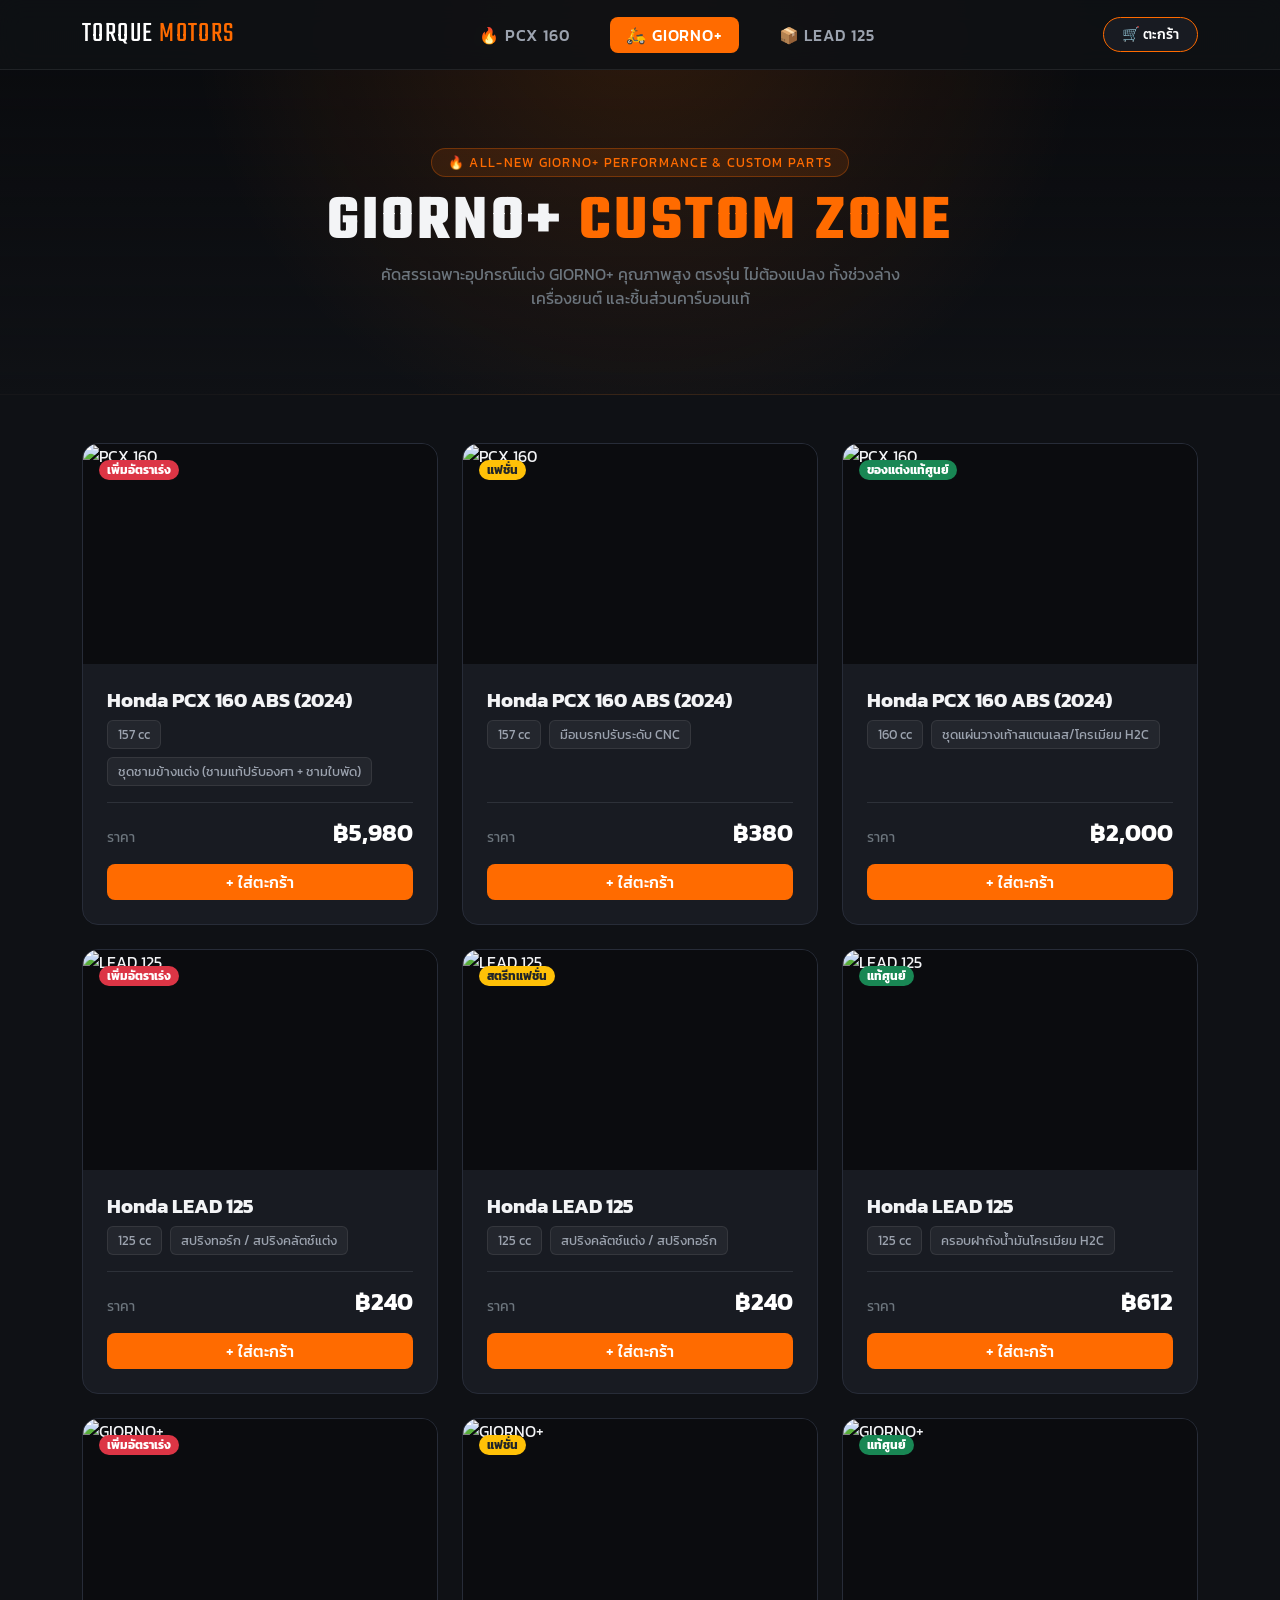
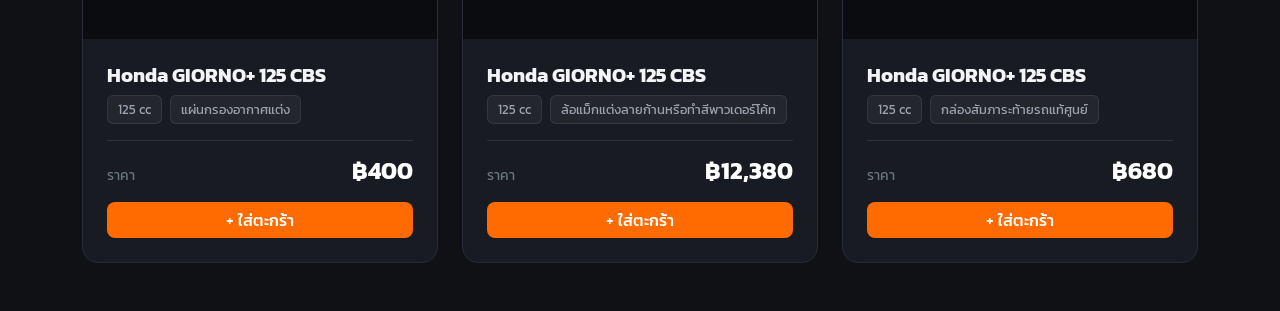
==== commit be2248da: "test1" ====
--- a/giorno.html
+++ b/giorno.html
@@ -1,797 +1,423 @@
 <!DOCTYPE html>
-
 <html lang="th">
 
 <head>
-
-  <meta charset="UTF-8">
-
-  <meta name="viewport" content="width=device-width, initial-scale=1.0">
-
-  <title>TORQUE MOTORS | รถมอเตอร์ไซค์และของแต่งซิ่ง</title>
-
-
-
-  <!-- Bootstrap 5.3 CSS CDN -->
-
-  <link href="https://cdn.jsdelivr.net/npm/bootstrap@5.3.3/dist/css/bootstrap.min.css" rel="stylesheet">
-
-  <link rel="stylesheet" href="style.css">
-
+    <meta charset="UTF-8">
+    <meta name="viewport" content="width=device-width, initial-scale=1.0">
+    <title>TORQUE MOTORS | รถมอเตอร์ไซค์และของแต่งซิ่ง</title>
+
+    <!-- Bootstrap 5.3 CSS CDN -->
+    <link href="https://cdn.jsdelivr.net/npm/bootstrap@5.3.3/dist/css/bootstrap.min.css" rel="stylesheet">
+    <link rel="stylesheet" href="style.css">
 </head>
 
 <body>
 
-
-
-  <!-- 1. NAVIGATION BAR -->
-
-  <nav class="navbar navbar-expand-lg street-nav fixed-top py-2">
-
-    <div class="container">
-
-      <!-- โลโก้ร้าน -->
-
-      <a class="navbar-brand brand-logo" href="index.html">
-
-        TORQUE <span>MOTORS</span>
-
-      </a>
-
-
-
-      <!-- ปุ่ม Hamburger สำหรับหน้าจอมือถือ -->
-
-      <button class="navbar-toggler border-0 text-white" type="button" data-bs-toggle="collapse" data-bs-target="#navContent">
-
-        <span class="navbar-toggler-icon" style="filter: invert(1);"></span>
-
-      </button>
-
-
-
-      <!-- ลิงก์เมนูแยกรุ่นรถยอดฮิต -->
-
-      <div class="collapse navbar-collapse justify-content-center" id="navContent">
-
-        <ul class="navbar-nav gap-2 gap-lg-4 text-center my-3 my-lg-0">
-
-          <li class="nav-item">
-
-            <a class="nav-link custom-nav-link" href="pcx.html">🔥 PCX 160</a>
-
-          </li>
-
-          <li class="nav-item">
-
-            <a class="nav-link custom-nav-link" href="giorno.html">🛵 GIORNO+</a>
-
-          </li>
-
-          <li class="nav-item">
-
-            <a class="nav-link custom-nav-link" href="lead.html">📦 LEAD 125</a>
-
-          </li>
-
-        </ul>
-
+    <!-- 1. NAVIGATION BAR -->
+    <nav class="navbar navbar-expand-lg street-nav fixed-top py-2">
+        <div class="container">
+            <!-- โลโก้ร้าน -->
+            <a class="navbar-brand brand-logo" href="index.html">
+                TORQUE <span>MOTORS</span>
+            </a>
+
+            <!-- ปุ่ม Hamburger สำหรับหน้าจอมือถือ -->
+            <button class="navbar-toggler border-0 text-white" type="button" data-bs-toggle="collapse"
+                data-bs-target="#navContent">
+                <span class="navbar-toggler-icon" style="filter: invert(1);"></span>
+            </button>
+
+            <!-- ลิงก์เมนูแยกรุ่นรถยอดฮิต -->
+            <div class="collapse navbar-collapse justify-content-center" id="navContent">
+                <ul class="navbar-nav gap-2 gap-lg-4 text-center my-3 my-lg-0">
+                    <li class="nav-item">
+                        <a class="nav-link custom-nav-link" href="pcx.html">🔥 PCX 160</a>
+                    </li>
+                    <li class="nav-item">
+                        <a class="nav-link custom-nav-link" href="giorno.html">🛵 GIORNO+</a>
+                    </li>
+                    <li class="nav-item">
+                        <a class="nav-link custom-nav-link" href="lead.html">📦 LEAD 125</a>
+                    </li>
+                </ul>
+            </div>
+
+            <!-- ปุ่มเปิดตะกร้าสินค้า (Cart Button) -->
+            <div class="d-flex align-items-center">
+                <button class="btn btn-cart position-relative" type="button" data-bs-toggle="offcanvas"
+                    data-bs-target="#cartSidebar">
+                    🛒 ตะกร้า
+                    <span id="cartBadge"
+                        class="position-absolute top-0 start-100 translate-middle badge rounded-pill bg-danger d-none">
+                        0
+                    </span>
+                </button>
+            </div>
+        </div>
+    </nav>
+
+    <!-- 2. OFFCANVAS ตะกร้าสินค้า (แถบสไลด์ข้างขวา) -->
+    <div class="offcanvas offcanvas-end text-bg-dark" tabindex="-1" id="cartSidebar"
+        style="background-color: var(--bg-card) !important; border-left: 1px solid var(--border-card);">
+        <div class="offcanvas-header border-bottom border-secondary border-opacity-25">
+            <h5 class="offcanvas-title font-monospace">🛒 รายการในตะกร้า (<span id="cartCountHeader">0</span>)</h5>
+            <button type="button" class="btn-close btn-close-white" data-bs-dismiss="offcanvas"></button>
+        </div>
+
+        <div class="offcanvas-body d-flex flex-column">
+            <!-- รายการสินค้าจะถูกสร้างด้วย JS ที่นี่ -->
+            <div id="cartItemsList" class="flex-grow-1 overflow-y-auto mb-3">
+                <p class="text-secondary text-center my-5 empty-msg">ยังไม่มีสินค้าในตะกร้า</p>
+            </div>
+
+            <!-- ยอดรวมและการชำระเงิน -->
+            <div class="border-top border-secondary border-opacity-25 pt-3">
+                <div class="d-flex justify-content-between align-items-center mb-3">
+                    <span class="text-secondary">ยอดรวมทั้งสิ้น</span>
+                    <span class="h4 fw-bold mb-0" style="color: var(--neon-orange);" id="cartTotalPrice">฿0</span>
+                </div>
+                <div class="d-grid gap-2">
+                    <button class="btn btn-neon" id="openCheckoutModalBtn" data-bs-toggle="modal"
+                        data-bs-target="#checkoutModal">
+                        ✅ ยืนยันการสั่งซื้อสินค้า
+                    </button>
+                    <button class="btn btn-outline-secondary btn-sm" id="clearCartBtn">ล้างตะกร้า</button>
+                </div>
+            </div>
+        </div>
+    </div>
+
+    <!-- 3. MODAL กรอกข้อมูลยืนยันคำสั่งซื้อส่งหลังบ้าน -->
+    <div class="modal fade" id="checkoutModal" tabindex="-1" aria-hidden="true">
+        <div class="modal-dialog modal-dialog-centered">
+            <div class="modal-content text-bg-dark border border-secondary">
+                <div class="modal-header border-secondary border-opacity-25">
+                    <h5 class="modal-title font-monospace">📋 ยืนยันข้อมูลคำสั่งซื้อ</h5>
+                    <button type="button" class="btn-close btn-close-white" data-bs-dismiss="modal"></button>
+                </div>
+                <div class="modal-body">
+                    <div class="mb-3">
+                        <label class="form-label text-secondary small">ชื่อ-นามสกุล ผู้สั่งซื้อ</label>
+                        <input type="text" class="form-control bg-black text-white border-secondary" id="customerName"
+                            placeholder="เช่น นายสมชาย ใจดี" required>
+                    </div>
+                    <div class="mb-3">
+                        <label class="form-label text-secondary small">เบอร์โทรศัพท์ติดต่อ</label>
+                        <input type="tel" class="form-control bg-black text-white border-secondary" id="customerPhone"
+                            placeholder="เช่น 0812345678" required>
+                    </div>
+                    <div class="p-3 rounded bg-black bg-opacity-50 border border-secondary border-opacity-25 mb-2">
+                        <div class="d-flex justify-content-between">
+                            <span>ยอดชำระสุทธิ:</span>
+                            <strong class="text-warning h5 mb-0" id="modalTotalAmount">฿0</strong>
+                        </div>
+                    </div>
+                </div>
+                <div class="modal-footer border-secondary border-opacity-25">
+                    <button type="button" class="btn btn-outline-secondary" data-bs-dismiss="modal">ยกเลิก</button>
+                    <button type="button" class="btn btn-neon" id="confirmOrderBtn">ยืนยัน</button>
+                </div>
+            </div>
+        </div>
+    </div>
+
+    <!-- 4. HERO BANNER -->
+     <header class="hero-banner text-center">
+    <div class="container pt-5">
+      <div class="badge-tag d-inline-block px-3 py-1 rounded-pill mb-3">
+        🔥 ALL-NEW GIORNO+ PERFORMANCE & CUSTOM PARTS
       </div>
-
-
-
-      <!-- ปุ่มเปิดตะกร้าสินค้า (Cart Button) -->
-
-      <div class="d-flex align-items-center">
-
-        <button class="btn btn-cart position-relative" type="button" data-bs-toggle="offcanvas" data-bs-target="#cartSidebar">
-
-          🛒 ตะกร้า
-
-          <span id="cartBadge" class="position-absolute top-0 start-100 translate-middle badge rounded-pill bg-danger d-none">
-
-            0
-
-          </span>
-
-        </button>
-
-      </div>
-
+      <h1 class="sport-title display-3 fw-bold mb-2">
+        GIORNO+ <span style="color: var(--neon-orange);">CUSTOM ZONE</span>
+      </h1>
+      <p class="text-secondary mb-4 mx-auto" style="max-width: 580px;">
+        คัดสรรเฉพาะอุปกรณ์แต่ง GIORNO+ คุณภาพสูง ตรงรุ่น ไม่ต้องแปลง ทั้งช่วงล่าง เครื่องยนต์ และชิ้นส่วนคาร์บอนแท้
+      </p>
     </div>
-
-  </nav>
-
-
-
-  <!-- 2. OFFCANVAS ตะกร้าสินค้า (แถบสไลด์ข้างขวา) -->
-
-  <div class="offcanvas offcanvas-end text-bg-dark" tabindex="-1" id="cartSidebar" style="background-color: var(--bg-card) !important; border-left: 1px solid var(--border-card);">
-
-    <div class="offcanvas-header border-bottom border-secondary border-opacity-25">
-
-      <h5 class="offcanvas-title font-monospace">🛒 รายการในตะกร้า (<span id="cartCountHeader">0</span>)</h5>
-
-      <button type="button" class="btn-close btn-close-white" data-bs-dismiss="offcanvas"></button>
-
-    </div>
-
-    
-
-    <div class="offcanvas-body d-flex flex-column">
-
-      <!-- รายการสินค้าจะถูกสร้างด้วย JS ที่นี่ -->
-
-      <div id="cartItemsList" class="flex-grow-1 overflow-y-auto mb-3">
-
-        <p class="text-secondary text-center my-5 empty-msg">ยังไม่มีสินค้าในตะกร้า</p>
-
-      </div>
-
-
-
-      <!-- ยอดรวมและการชำระเงิน -->
-
-      <div class="border-top border-secondary border-opacity-25 pt-3">
-
-        <div class="d-flex justify-content-between align-items-center mb-3">
-
-          <span class="text-secondary">ยอดรวมทั้งสิ้น</span>
-
-          <span class="h4 fw-bold mb-0" style="color: var(--neon-orange);" id="cartTotalPrice">฿0</span>
+  </header>
+
+    <!-- 5. MAIN PRODUCTS -->
+    <main class="container py-5">
+        <div class="row g-4" id="bikeGrid">
+
+            <!-- GIORNO 1 -->
+            <div class="col-12 col-md-6 col-lg-4 bike-item" data-category="street" data-name="giorno plus 160 abs" id="giorno1">
+                <div class="moto-card h-100 d-flex flex-column">
+                    <div class="moto-thumb position-relative">
+                        <img src="https://img.lazcdn.com/g/p/157fd6e25ca8e0cc368270ce6061ccaa.jpg_960x960q80.jpg_.webp"
+                            alt="PCX 160" class="img-fluid rounded-top">
+                        <span class="badge bg-danger position-absolute top-0 start-0 m-3 rounded-pill px-2 py-1">เพิ่มอัตราเร่ง</span>
+                    </div>
+                    <div class="p-4 d-flex flex-column flex-grow-1">
+                        <h3 class="h5 fw-bold mb-2">Honda PCX 160 ABS (2024)</h3>
+                        <div class="d-flex flex-wrap gap-2 mb-3">
+                            <span class="spec-chip">157 cc</span>
+                            <span class="spec-chip">ชุดชามข้างแต่ง (ชามแท้ปรับองศา + ชามใบพัด)</span>
+                        </div>
+                        <div class="mt-auto pt-3 border-top border-secondary border-opacity-25">
+                            <div class="d-flex justify-content-between align-items-end mb-3">
+                                <span class="text-secondary small">ราคา</span>
+                                <span class="h4 fw-bold mb-0 text-white">฿5,980</span>
+                            </div>
+                            <div class="d-grid gap-2">
+                                <button class="btn btn-neon add-to-cart-btn" data-id="pcx1"
+                                    data-name="Honda PCX 160 ABS" data-price="5980">
+                                    + ใส่ตะกร้า
+                                </button>
+                            </div>
+                        </div>
+                    </div>
+                </div>
+            </div>
+
+            <!-- GIORNO 2 -->
+            <div class="col-12 col-md-6 col-lg-4 bike-item" data-category="street" data-name="giorno plus 160 abs" id="giorno2">
+                <div class="moto-card h-100 d-flex flex-column">
+                    <div class="moto-thumb position-relative">
+                        <img src="https://inwfile.com/s-cz/b4pdav.jpg" alt="PCX 160" class="img-fluid rounded-top">
+                        <span class="badge bg-warning text-dark position-absolute top-0 start-0 m-3 rounded-pill px-2 py-1">แฟชั่น</span>
+                    </div>
+                    <div class="p-4 d-flex flex-column flex-grow-1">
+                        <h3 class="h5 fw-bold mb-2">Honda PCX 160 ABS (2024)</h3>
+                        <div class="d-flex flex-wrap gap-2 mb-3">
+                            <span class="spec-chip">157 cc</span>
+                            <span class="spec-chip">มือเบรกปรับระดับ CNC</span>
+                        </div>
+                        <div class="mt-auto pt-3 border-top border-secondary border-opacity-25">
+                            <div class="d-flex justify-content-between align-items-end mb-3">
+                                <span class="text-secondary small">ราคา</span>
+                                <span class="h4 fw-bold mb-0 text-white">฿380</span>
+                            </div>
+                            <div class="d-grid gap-2">
+                                <button class="btn btn-neon add-to-cart-btn" data-id="pcx2"
+                                    data-name="Honda PCX 160 ABS" data-price="380">
+                                    + ใส่ตะกร้า
+                                </button>
+                            </div>
+                        </div>
+                    </div>
+                </div>
+            </div>
+
+            <!-- GIORNO 3 (แก้ไขโครงสร้างเรียบร้อย) -->
+            <div class="col-12 col-md-6 col-lg-4 bike-item" data-category="family" data-name="giorno plus 160 abs" id="giorno3">
+                <div class="moto-card h-100 d-flex flex-column">
+                    <div class="moto-thumb position-relative">
+                        <img src="https://encrypted-tbn0.gstatic.com/images?q=tbn:ANd9GcS41iO7otH4fB3oMC5ozC3e-FqqfGTtTLocaamDw7aw9J5ceXALK1JSrTU&s=10"
+                            alt="PCX 160" class="img-fluid rounded-top">
+                        <span class="badge bg-success position-absolute top-0 start-0 m-3 rounded-pill px-2 py-1">ของแต่งแท้ศูนย์</span>
+                    </div>
+                    <div class="p-4 d-flex flex-column flex-grow-1">
+                        <h3 class="h5 fw-bold mb-2">Honda PCX 160 ABS (2024)</h3>
+                        <div class="d-flex flex-wrap gap-2 mb-3">
+                            <span class="spec-chip">160 cc</span>
+                            <span class="spec-chip">ชุดแผ่นวางเท้าสแตนเลส/โครเมียม H2C</span>
+                        </div>
+                        <div class="mt-auto pt-3 border-top border-secondary border-opacity-25">
+                            <div class="d-flex justify-content-between align-items-end mb-3">
+                                <span class="text-secondary small">ราคา</span>
+                                <span class="h4 fw-bold mb-0 text-white">฿2,000</span>
+                            </div>
+                            <div class="d-grid gap-2">
+                                <button class="btn btn-neon add-to-cart-btn" data-id="pcx3"
+                                    data-name="Honda PCX 160 ABS" data-price="2000">
+                                    + ใส่ตะกร้า
+                                </button>
+                            </div>
+                        </div>
+                    </div>
+                </div>
+            </div>
+
+            <!-- GIORNO 4 -->
+            <div class="col-12 col-md-6 col-lg-4 bike-item" data-category="street" data-name="giorno plus 125" id="giorno">
+                <div class="moto-card h-100 d-flex flex-column">
+                    <div class="moto-thumb position-relative">
+                        <img src="https://encrypted-tbn0.gstatic.com/images?q=tbn:ANd9GcTJf-G3huD1Gj-DjFEIP2IRV4h6eqaDwZAob8NIkuIratTq-t0tesB66Dg&s=10"
+                            alt="LEAD 125" class="img-fluid rounded-top">
+                        <span class="badge bg-danger position-absolute top-0 start-0 m-3 rounded-pill px-2 py-1">เพิ่มอัตราเร่ง</span>
+                    </div>
+                    <div class="p-4 d-flex flex-column flex-grow-1">
+                        <h3 class="h5 fw-bold mb-2">Honda LEAD 125</h3>
+                        <div class="d-flex flex-wrap gap-2 mb-3">
+                            <span class="spec-chip">125 cc</span>
+                            <span class="spec-chip">สปริงทอร์ก / สปริงคลัตช์แต่ง</span>
+                        </div>
+                        <div class="mt-auto pt-3 border-top border-secondary border-opacity-25">
+                            <div class="d-flex justify-content-between align-items-end mb-3">
+                                <span class="text-secondary small">ราคา</span>
+                                <span class="h4 fw-bold mb-0 text-white">฿240</span>
+                            </div>
+                            <div class="d-grid gap-2">
+                                <button class="btn btn-neon add-to-cart-btn" data-id="lead1" data-name="Honda LEAD 125"
+                                    data-price="240">
+                                    + ใส่ตะกร้า
+                                </button>
+                            </div>
+                        </div>
+                    </div>
+                </div>
+            </div>
+
+            <!-- GIORNO 5 -->
+            <div class="col-12 col-md-6 col-lg-4 bike-item" data-category="street" data-name="giorno plus 125" id="giorno">
+                <div class="moto-card h-100 d-flex flex-column">
+                    <div class="moto-thumb position-relative">
+                        <img src="https://down-th.img.susercontent.com/file/th-11134207-81zte-mgeotxxnqsy0a8"
+                            alt="LEAD 125" class="img-fluid rounded-top">
+                        <span class="badge bg-warning text-dark position-absolute top-0 start-0 m-3 rounded-pill px-2 py-1">สตรีทแฟชั่น</span>
+                    </div>
+                    <div class="p-4 d-flex flex-column flex-grow-1">
+                        <h3 class="h5 fw-bold mb-2">Honda LEAD 125</h3>
+                        <div class="d-flex flex-wrap gap-2 mb-3">
+                            <span class="spec-chip">125 cc</span>
+                            <span class="spec-chip">สปริงคลัตช์แต่ง / สปริงทอร์ก</span>
+                        </div>
+                        <div class="mt-auto pt-3 border-top border-secondary border-opacity-25">
+                            <div class="d-flex justify-content-between align-items-end mb-3">
+                                <span class="text-secondary small">ราคา</span>
+                                <span class="h4 fw-bold mb-0 text-white">฿240</span>
+                            </div>
+                            <div class="d-grid gap-2">
+                                <button class="btn btn-neon add-to-cart-btn" data-id="lead2" data-name="Honda LEAD 125"
+                                    data-price="240">
+                                    + ใส่ตะกร้า
+                                </button>
+                            </div>
+                        </div>
+                    </div>
+                </div>
+            </div>
+
+            <!-- GIORNO 6 -->
+            <div class="col-12 col-md-6 col-lg-4 bike-item" data-category="family" data-name="giorno plus 125" id="giorno">
+                <div class="moto-card h-100 d-flex flex-column">
+                    <div class="moto-thumb position-relative">
+                        <img src="https://down-th.img.susercontent.com/file/sg-11134201-7rbmg-ll5ys75plz5g0c"
+                            alt="LEAD 125" class="img-fluid rounded-top">
+                        <span class="badge bg-success position-absolute top-0 start-0 m-3 rounded-pill px-2 py-1">แท้ศูนย์</span>
+                    </div>
+                    <div class="p-4 d-flex flex-column flex-grow-1">
+                        <h3 class="h5 fw-bold mb-2">Honda LEAD 125</h3>
+                        <div class="d-flex flex-wrap gap-2 mb-3">
+                            <span class="spec-chip">125 cc</span>
+                            <span class="spec-chip">ครอบฝาถังน้ำมันโครเมียม H2C</span>
+                        </div>
+                        <div class="mt-auto pt-3 border-top border-secondary border-opacity-25">
+                            <div class="d-flex justify-content-between align-items-end mb-3">
+                                <span class="text-secondary small">ราคา</span>
+                                <span class="h4 fw-bold mb-0 text-white">฿612</span>
+                            </div>
+                            <div class="d-grid gap-2">
+                                <button class="btn btn-neon add-to-cart-btn" data-id="lead3" data-name="Honda LEAD 125"
+                                    data-price="612">
+                                    + ใส่ตะกร้า
+                                </button>
+                            </div>
+                        </div>
+                    </div>
+                </div>
+            </div>
+
+            <!-- GIORNO 7 -->
+            <div class="col-12 col-md-6 col-lg-4 bike-item" data-category="street" data-name="giorno plus 125"
+                id="giorno">
+                <div class="moto-card h-100 d-flex flex-column">
+                    <div class="moto-thumb position-relative">
+                        <img src="https://encrypted-tbn0.gstatic.com/images?q=tbn:ANd9GcTz-KqUZ9b-QnEDs7wZB0YbKPuKpo1oHwXzpqlDjSLyag&s"
+                            alt="GIORNO+" class="img-fluid rounded-top">
+                        <span class="badge bg-danger position-absolute top-0 start-0 m-3 rounded-pill px-2 py-1">เพิ่มอัตราเร่ง</span>
+                    </div>
+                    <div class="p-4 d-flex flex-column flex-grow-1">
+                        <h3 class="h5 fw-bold mb-2">Honda GIORNO+ 125 CBS</h3>
+                        <div class="d-flex flex-wrap gap-2 mb-3">
+                            <span class="spec-chip">125 cc</span>
+                            <span class="spec-chip">แผ่นกรองอากาศแต่ง</span>
+                        </div>
+                        <div class="mt-auto pt-3 border-top border-secondary border-opacity-25">
+                            <div class="d-flex justify-content-between align-items-end mb-3">
+                                <span class="text-secondary small">ราคา</span>
+                                <span class="h4 fw-bold mb-0 text-white">฿400</span>
+                            </div>
+                            <div class="d-grid gap-2">
+                                <button class="btn btn-neon add-to-cart-btn" data-id="giorno1"
+                                    data-name="Honda GIORNO+ 125 CBS" data-price="400">
+                                    + ใส่ตะกร้า
+                                </button>
+                            </div>
+                        </div>
+                    </div>
+                </div>
+            </div>
+
+            <!-- GIORNO 8 -->
+            <div class="col-12 col-md-6 col-lg-4 bike-item" data-category="street" data-name="giorno plus 125"
+                id="giorno">
+                <div class="moto-card h-100 d-flex flex-column">
+                    <div class="moto-thumb position-relative">
+                        <img src="https://www.raidenforce.com/cdn/shop/files/x2_1800x1800.jpg?v=1760012589"
+                            alt="GIORNO+" class="img-fluid rounded-top">
+                        <span class="badge bg-warning text-dark position-absolute top-0 start-0 m-3 rounded-pill px-2 py-1">แฟชั่น</span>
+                    </div>
+                    <div class="p-4 d-flex flex-column flex-grow-1">
+                        <h3 class="h5 fw-bold mb-2">Honda GIORNO+ 125 CBS</h3>
+                        <div class="d-flex flex-wrap gap-2 mb-3">
+                            <span class="spec-chip">125 cc</span>
+                            <span class="spec-chip">ล้อแม็กแต่งลายก้านหรือทำสีพาวเดอร์โค้ท</span>
+                        </div>
+                        <div class="mt-auto pt-3 border-top border-secondary border-opacity-25">
+                            <div class="d-flex justify-content-between align-items-end mb-3">
+                                <span class="text-secondary small">ราคา</span>
+                                <span class="h4 fw-bold mb-0 text-white">฿12,380</span>
+                            </div>
+                            <div class="d-grid gap-2">
+                                <button class="btn btn-neon add-to-cart-btn" data-id="giorno2"
+                                    data-name="Honda GIORNO+ 125 CBS" data-price="12380">
+                                    + ใส่ตะกร้า
+                                </button>
+                            </div>
+                        </div>
+                    </div>
+                </div>
+            </div>
+
+            <!-- GIORNO 9 -->
+            <div class="col-12 col-md-6 col-lg-4 bike-item" data-category="family" data-name="giorno plus 125"
+                id="giorno">
+                <div class="moto-card h-100 d-flex flex-column">
+                    <div class="moto-thumb position-relative">
+                        <img src="https://encrypted-tbn0.gstatic.com/images?q=tbn:ANd9GcQ3ojttlLKTupDBDwk5UedUjryc-nI8EevgE5OyK_bCNK_JoK47GbbNM8rP&s=10"
+                            alt="GIORNO+" class="img-fluid rounded-top">
+                        <span class="badge bg-success position-absolute top-0 start-0 m-3 rounded-pill px-2 py-1">แท้ศูนย์</span>
+                    </div>
+                    <div class="p-4 d-flex flex-column flex-grow-1">
+                        <h3 class="h5 fw-bold mb-2">Honda GIORNO+ 125 CBS</h3>
+                        <div class="d-flex flex-wrap gap-2 mb-3">
+                            <span class="spec-chip">125 cc</span>
+                            <span class="spec-chip">กล่องสัมภาระท้ายรถแท้ศูนย์</span>
+                        </div>
+                        <div class="mt-auto pt-3 border-top border-secondary border-opacity-25">
+                            <div class="d-flex justify-content-between align-items-end mb-3">
+                                <span class="text-secondary small">ราคา</span>
+                                <span class="h4 fw-bold mb-0 text-white">฿680</span>
+                            </div>
+                            <div class="d-grid gap-2">
+                                <button class="btn btn-neon add-to-cart-btn" data-id="giorno3"
+                                    data-name="Honda GIORNO+ 125 CBS" data-price="680">
+                                    + ใส่ตะกร้า
+                                </button>
+                            </div>
+                        </div>
+                    </div>
+                </div>
+            </div>
 
         </div>
-
-        <div class="d-grid gap-2">
-
-          <button class="btn btn-neon" id="openCheckoutModalBtn" data-bs-toggle="modal" data-bs-target="#checkoutModal">
-
-            ✅ ยืนยันการสั่งซื้อสินค้า
-
-          </button>
-
-          <button class="btn btn-outline-secondary btn-sm" id="clearCartBtn">ล้างตะกร้า</button>
-
-        </div>
-
-      </div>
-
-    </div>
-
-  </div>
-
-
-
-  <!-- 3. MODAL กรอกข้อมูลยืนยันคำสั่งซื้อส่งหลังบ้าน -->
-
-  <div class="modal fade" id="checkoutModal" tabindex="-1" aria-hidden="true">
-
-    <div class="modal-dialog modal-dialog-centered">
-
-      <div class="modal-content text-bg-dark border border-secondary">
-
-        <div class="modal-header border-secondary border-opacity-25">
-
-          <h5 class="modal-title font-monospace">📋 ยืนยันข้อมูลคำสั่งซื้อ</h5>
-
-          <button type="button" class="btn-close btn-close-white" data-bs-dismiss="modal"></button>
-
-        </div>
-
-        <div class="modal-body">
-
-          <div class="mb-3">
-
-            <label class="form-label text-secondary small">ชื่อ-นามสกุล ผู้สั่งซื้อ</label>
-
-            <input type="text" class="form-control bg-black text-white border-secondary" id="customerName" placeholder="เช่น นายสมชาย ใจดี" required>
-
-          </div>
-
-          <div class="mb-3">
-
-            <label class="form-label text-secondary small">เบอร์โทรศัพท์ติดต่อ</label>
-
-            <input type="tel" class="form-control bg-black text-white border-secondary" id="customerPhone" placeholder="เช่น 0812345678" required>
-
-          </div>
-
-          <div class="p-3 rounded bg-black bg-opacity-50 border border-secondary border-opacity-25 mb-2">
-
-            <div class="d-flex justify-content-between">
-
-              <span>ยอดชำระสุทธิ:</span>
-
-              <strong class="text-warning h5 mb-0" id="modalTotalAmount">฿0</strong>
-
-            </div>
-
-          </div>
-
-        </div>
-
-        <div class="modal-footer border-secondary border-opacity-25">
-
-          <button type="button" class="btn btn-outline-secondary" data-bs-dismiss="modal">ยกเลิก</button>
-
-          <button type="button" class="btn btn-neon" id="confirmOrderBtn">ยืนยัน</button>
-
-        </div>
-
-      </div>
-
-    </div>
-
-  </div>
-
-
-
-  <!-- 4. HERO BANNER -->
-
-  <header class="hero-banner text-center">
-
-    <div class="container pt-5">
-
-      <div class="badge-tag d-inline-block px-3 py-1 rounded-pill mb-3">
-
-        ⚡ เลือกรุ่นที่ใช่ แต่งในสไตล์ที่เป็นคุณ
-
-      </div>
-
-      <h1 class="sport-title display-3 fw-bold mb-2">
-
-        STREET <span style="color: var(--neon-orange);">COLLECTION</span>
-
-      </h1>
-
-      <p class="text-secondary mb-4 mx-auto" style="max-width: 540px;">
-
-        ศูนย์รวมรถและของแต่งตรงรุ่นสำหรับ PCX, GIORNO+ และ LEAD 125
-
-      </p>
-
-    </div>
-
-  </header>
-
-
-
-  <!-- 5. MAIN PRODUCTS -->
-
-  <main class="container py-5">
-
-    <div class="row g-4" id="bikeGrid">
-
-
-
-      <!-- GIORNO 1 -->
-
-      <div class="col-12 col-md-6 col-lg-4 bike-item" data-category="street" data-name="pcx 160 abs" id="pcx">
-
-        <div class="moto-card h-100 d-flex flex-column">
-
-          <div class="moto-thumb position-relative">
-
-            <img src="https://img.lazcdn.com/g/p/157fd6e25ca8e0cc368270ce6061ccaa.jpg_960x960q80.jpg_.webp" alt="PCX 160" class="img-fluid rounded-top">
-
-            <span class="badge bg-danger position-absolute top-0 start-0 m-3 rounded-pill px-2 py-1">เพิ่มอัตราเร่ง</span>
-
-          </div>
-
-          <div class="p-4 d-flex flex-column flex-grow-1">
-
-            <h3 class="h5 fw-bold mb-2">Honda PCX 160 ABS (2024)</h3>
-
-            <div class="d-flex flex-wrap gap-2 mb-3">
-
-              <span class="spec-chip">157 cc</span>
-
-              <span class="spec-chip">ชุดชามข้างแต่ง (ชามแท้ปรับองศา + ชามใบพัด)</span>
-
-            </div>
-
-            <div class="mt-auto pt-3 border-top border-secondary border-opacity-25">
-
-              <div class="d-flex justify-content-between align-items-end mb-3">
-
-                <span class="text-secondary small">ราคา</span>
-
-                <span class="h4 fw-bold mb-0 text-white">฿5,980</span>
-
-              </div>
-
-              <div class="d-grid gap-2">
-
-                <button class="btn btn-neon add-to-cart-btn" data-id="pcx1" data-name="Honda PCX 160 ABS" data-price="5980">
-
-                  + ใส่ตะกร้า
-
-                </button>
-
-              </div>
-
-            </div>
-
-          </div>
-
-        </div>
-
-      </div>
-
-
-
-      <!-- GIORNO 2 -->
-
-      <div class="col-12 col-md-6 col-lg-4 bike-item" data-category="street" data-name="pcx 160 abs" id="pcx">
-
-        <div class="moto-card h-100 d-flex flex-column">
-
-          <div class="moto-thumb position-relative">
-
-            <img src="https://inwfile.com/s-cz/b4pdav.jpg" alt="PCX 160" class="img-fluid rounded-top">
-
-            <span class="badge bg-warning text-dark position-absolute top-0 start-0 m-3 rounded-pill px-2 py-1">แฟชั่น</span>
-
-          </div>
-
-          <div class="p-4 d-flex flex-column flex-grow-1">
-
-            <h3 class="h5 fw-bold mb-2">Honda PCX 160 ABS (2024)</h3>
-
-            <div class="d-flex flex-wrap gap-2 mb-3">
-
-              <span class="spec-chip">157 cc</span>
-
-              <span class="spec-chip">มือเบรกปรับระดับ CNC</span>
-
-            </div>
-
-            <div class="mt-auto pt-3 border-top border-secondary border-opacity-25">
-
-              <div class="d-flex justify-content-between align-items-end mb-3">
-
-                <span class="text-secondary small">ราคา</span>
-
-                <span class="h4 fw-bold mb-0 text-white">฿380</span>
-
-              </div>
-
-              <div class="d-grid gap-2">
-
-                <button class="btn btn-neon add-to-cart-btn" data-id="pcx2" data-name="Honda PCX 160 ABS" data-price="380">
-
-                  + ใส่ตะกร้า
-
-                </button>
-
-              </div>
-
-            </div>
-
-          </div>
-
-        </div>
-
-      </div>
-
-
-
-      <!-- GIORNO 3 -->
-
-      <div class="col-12 col-md-6 col-lg-4 bike-item" data-category="family" data-name="pcx 160 abs" id="pcx">
-
-        <div class="moto-card h-100 d-flex flex-column">
-
-<<<<<<< information
-
-          <div class="moto-thumb">
-
-            <img src="https://encrypted-tbn0.gstatic.com/images?q=tbn:ANd9GcS41iO7otH4fB3oMC5ozC3e-FqqfGTtTLocaamDw7aw9J5ceXALK1JSrTU&s=10" alt="PCX 160">
-
-            <span class="badge bg-success position-absolute top-0 start-0 m-3 rounded-pill px-2 py-1">แท้ศูนย์</span>
-
-=======
-
-          <div class="moto-thumb position-relative">
-
-            <img src="https://encrypted-tbn0.gstatic.com/images?q=tbn:ANd9GcS41iO7otH4fB3oMC5ozC3e-FqqfGTtTLocaamDw7aw9J5ceXALK1JSrTU&s=10" alt="PCX 160" class="img-fluid rounded-top">
-
-            <span class="badge bg-success position-absolute top-0 start-0 m-3 rounded-pill px-2 py-1">ของแต่งแท้ศูนย์</span>
-
->>>>>>> main
-
-          </div>
-
-          <div class="p-4 d-flex flex-column flex-grow-1">
-
-            <h3 class="h5 fw-bold mb-2">Honda PCX 160 ABS (2024)</h3>
-
-            <div class="d-flex flex-wrap gap-2 mb-3">
-
-              <span class="spec-chip">160 cc</span>
-
-              <span class="spec-chip">ชุดแผ่นวางเท้าสแตนเลส/โครเมียม H2C</span>
-
-            </div>
-
-            <div class="mt-auto pt-3 border-top border-secondary border-opacity-25">
-
-              <div class="d-flex justify-content-between align-items-end mb-3">
-
-                <span class="text-secondary small">ราคา</span>
-
-                <span class="h4 fw-bold mb-0 text-white">฿2,000</span>
-
-              </div>
-
-              <div class="d-grid gap-2">
-
-                <button class="btn btn-neon add-to-cart-btn" data-id="pcx3" data-name="Honda PCX 160 ABS" data-price="2000">
-
-                  + ใส่ตะกร้า
-
-                </button>
-
-              </div>
-
-            </div>
-
-          </div>
-
-        </div>
-
-      </div>
-
-
-
-      <!-- GIORNO 4 -->
-
-      <div class="col-12 col-md-6 col-lg-4 bike-item" data-category="street" data-name="lead 125" id="lead">
-
-        <div class="moto-card h-100 d-flex flex-column">
-
-          <div class="moto-thumb position-relative">
-
-            <img src="https://encrypted-tbn0.gstatic.com/images?q=tbn:ANd9GcTJf-G3huD1Gj-DjFEIP2IRV4h6eqaDwZAob8NIkuIratTq-t0tesB66Dg&s=10" alt="LEAD 125" class="img-fluid rounded-top">
-
-            <span class="badge bg-danger position-absolute top-0 start-0 m-3 rounded-pill px-2 py-1">เพิ่มอัตราเร่ง</span>
-
-          </div>
-
-          <div class="p-4 d-flex flex-column flex-grow-1">
-
-            <h3 class="h5 fw-bold mb-2">Honda LEAD 125</h3>
-
-            <div class="d-flex flex-wrap gap-2 mb-3">
-
-              <span class="spec-chip">125 cc</span>
-
-              <span class="spec-chip">สปริงทอร์ก / สปริงคลัตช์แต่ง</span>
-
-            </div>
-
-            <div class="mt-auto pt-3 border-top border-secondary border-opacity-25">
-
-              <div class="d-flex justify-content-between align-items-end mb-3">
-
-                <span class="text-secondary small">ราคา</span>
-
-                <span class="h4 fw-bold mb-0 text-white">฿240</span>
-
-              </div>
-
-              <div class="d-grid gap-2">
-
-                <button class="btn btn-neon add-to-cart-btn" data-id="lead1" data-name="Honda LEAD 125" data-price="240">
-
-                  + ใส่ตะกร้า
-
-                </button>
-
-              </div>
-
-            </div>
-
-          </div>
-
-        </div>
-
-      </div>
-
-
-
-      <!-- GIORNO 5 -->
-
-      <div class="col-12 col-md-6 col-lg-4 bike-item" data-category="street" data-name="lead 125" id="lead">
-
-        <div class="moto-card h-100 d-flex flex-column">
-
-          <div class="moto-thumb position-relative">
-
-            <img src="https://down-th.img.susercontent.com/file/th-11134207-81zte-mgeotxxnqsy0a8" alt="LEAD 125" class="img-fluid rounded-top">
-
-            <span class="badge bg-warning text-dark position-absolute top-0 start-0 m-3 rounded-pill px-2 py-1">สตรีทแฟชั่น</span>
-
-          </div>
-
-          <div class="p-4 d-flex flex-column flex-grow-1">
-
-            <h3 class="h5 fw-bold mb-2">Honda LEAD 125</h3>
-
-            <div class="d-flex flex-wrap gap-2 mb-3">
-
-              <span class="spec-chip">125 cc</span>
-
-              <span class="spec-chip">สปริงคลัตช์แต่ง / สปริงทอร์ก</span>
-
-            </div>
-
-            <div class="mt-auto pt-3 border-top border-secondary border-opacity-25">
-
-              <div class="d-flex justify-content-between align-items-end mb-3">
-
-                <span class="text-secondary small">ราคา</span>
-
-                <span class="h4 fw-bold mb-0 text-white">฿240</span>
-
-              </div>
-
-              <div class="d-grid gap-2">
-
-                <button class="btn btn-neon add-to-cart-btn" data-id="lead2" data-name="Honda LEAD 125" data-price="240">
-
-                  + ใส่ตะกร้า
-
-                </button>
-
-              </div>
-
-            </div>
-
-          </div>
-
-        </div>
-
-      </div>
-
-
-
-      <!-- GIORNO 6 -->
-
-      <div class="col-12 col-md-6 col-lg-4 bike-item" data-category="family" data-name="lead 125" id="lead">
-
-        <div class="moto-card h-100 d-flex flex-column">
-
-          <div class="moto-thumb position-relative">
-
-            <img src="https://down-th.img.susercontent.com/file/sg-11134201-7rbmg-ll5ys75plz5g0c" alt="LEAD 125" class="img-fluid rounded-top">
-
-            <span class="badge bg-success position-absolute top-0 start-0 m-3 rounded-pill px-2 py-1">แท้ศูนย์</span>
-
-          </div>
-
-          <div class="p-4 d-flex flex-column flex-grow-1">
-
-            <h3 class="h5 fw-bold mb-2">Honda LEAD 125</h3>
-
-            <div class="d-flex flex-wrap gap-2 mb-3">
-
-              <span class="spec-chip">125 cc</span>
-
-              <span class="spec-chip">ครอบฝาถังน้ำมันโครเมียม H2C</span>
-
-            </div>
-
-            <div class="mt-auto pt-3 border-top border-secondary border-opacity-25">
-
-              <div class="d-flex justify-content-between align-items-end mb-3">
-
-                <span class="text-secondary small">ราคา</span>
-
-                <span class="h4 fw-bold mb-0 text-white">฿612</span>
-
-              </div>
-
-              <div class="d-grid gap-2">
-
-                <button class="btn btn-neon add-to-cart-btn" data-id="lead3" data-name="Honda LEAD 125" data-price="612">
-
-                  + ใส่ตะกร้า
-
-                </button>
-
-              </div>
-
-            </div>
-
-          </div>
-
-        </div>
-
-      </div>
-
-
-
-      <!-- GIORNO 7 -->
-
-      <div class="col-12 col-md-6 col-lg-4 bike-item" data-category="street" data-name="giorno plus 125" id="giorno">
-
-        <div class="moto-card h-100 d-flex flex-column">
-
-          <div class="moto-thumb position-relative">
-
-            <img src="https://encrypted-tbn0.gstatic.com/images?q=tbn:ANd9GcTz-KqUZ9b-QnEDs7wZB0YbKPuKpo1oHwXzpqlDjSLyag&s" alt="GIORNO+" class="img-fluid rounded-top">
-
-            <span class="badge bg-danger position-absolute top-0 start-0 m-3 rounded-pill px-2 py-1">เพิ่มอัตราเร่ง</span>
-
-          </div>
-
-          <div class="p-4 d-flex flex-column flex-grow-1">
-
-            <h3 class="h5 fw-bold mb-2">Honda GIORNO+ 125 CBS</h3>
-
-            <div class="d-flex flex-wrap gap-2 mb-3">
-
-              <span class="spec-chip">125 cc</span>
-
-              <span class="spec-chip">แผ่นกรองอากาศแต่ง</span>
-
-            </div>
-
-            <div class="mt-auto pt-3 border-top border-secondary border-opacity-25">
-
-              <div class="d-flex justify-content-between align-items-end mb-3">
-
-                <span class="text-secondary small">ราคา</span>
-
-                <span class="h4 fw-bold mb-0 text-white">฿400</span>
-
-              </div>
-
-              <div class="d-grid gap-2">
-
-                <button class="btn btn-neon add-to-cart-btn" data-id="giorno1" data-name="Honda GIORNO+ 125 CBS" data-price="400">
-
-                  + ใส่ตะกร้า
-
-                </button>
-
-              </div>
-
-            </div>
-
-          </div>
-
-        </div>
-
-      </div>
-
-
-
-      <!-- GIORNO 8 -->
-
-      <div class="col-12 col-md-6 col-lg-4 bike-item" data-category="street" data-name="giorno plus 125" id="giorno">
-
-        <div class="moto-card h-100 d-flex flex-column">
-
-          <div class="moto-thumb position-relative">
-
-            <img src="https://www.raidenforce.com/cdn/shop/files/x2_1800x1800.jpg?v=1760012589" alt="GIORNO+" class="img-fluid rounded-top">
-
-            <span class="badge bg-warning text-dark position-absolute top-0 start-0 m-3 rounded-pill px-2 py-1">แฟชั่น</span>
-
-          </div>
-
-          <div class="p-4 d-flex flex-column flex-grow-1">
-
-            <h3 class="h5 fw-bold mb-2">Honda GIORNO+ 125 CBS</h3>
-
-            <div class="d-flex flex-wrap gap-2 mb-3">
-
-              <span class="spec-chip">125 cc</span>
-
-              <span class="spec-chip">ล้อแม็กแต่งลายก้านหรือทำสีพาวเดอร์โค้ท</span>
-
-            </div>
-
-            <div class="mt-auto pt-3 border-top border-secondary border-opacity-25">
-
-              <div class="d-flex justify-content-between align-items-end mb-3">
-
-                <span class="text-secondary small">ราคา</span>
-
-                <span class="h4 fw-bold mb-0 text-white">฿12,380</span>
-
-              </div>
-
-              <div class="d-grid gap-2">
-
-                <button class="btn btn-neon add-to-cart-btn" data-id="giorno2" data-name="Honda GIORNO+ 125 CBS" data-price="12380">
-
-                  + ใส่ตะกร้า
-
-                </button>
-
-              </div>
-
-            </div>
-
-          </div>
-
-        </div>
-
-      </div>
-
-
-
-      <!-- GIORNO 9 -->
-
-      <div class="col-12 col-md-6 col-lg-4 bike-item" data-category="family" data-name="giorno plus 125" id="giorno">
-
-        <div class="moto-card h-100 d-flex flex-column">
-
-          <div class="moto-thumb position-relative">
-
-            <img src="https://encrypted-tbn0.gstatic.com/images?q=tbn:ANd9GcQ3ojttlLKTupDBDwk5UedUjryc-nI8EevgE5OyK_bCNK_JoK47GbbNM8rP&s=10" alt="GIORNO+" class="img-fluid rounded-top">
-
-            <span class="badge bg-success position-absolute top-0 start-0 m-3 rounded-pill px-2 py-1">แท้ศูนย์</span>
-
-          </div>
-
-          <div class="p-4 d-flex flex-column flex-grow-1">
-
-            <h3 class="h5 fw-bold mb-2">Honda GIORNO+ 125 CBS</h3>
-
-            <div class="d-flex flex-wrap gap-2 mb-3">
-
-              <span class="spec-chip">125 cc</span>
-
-              <span class="spec-chip">กล่องสัมภาระท้ายรถแท้ศูนย์</span>
-
-            </div>
-
-            <div class="mt-auto pt-3 border-top border-secondary border-opacity-25">
-
-              <div class="d-flex justify-content-between align-items-end mb-3">
-
-                <span class="text-secondary small">ราคา</span>
-
-                <span class="h4 fw-bold mb-0 text-white">฿680</span>
-
-              </div>
-
-              <div class="d-grid gap-2">
-
-                <button class="btn btn-neon add-to-cart-btn" data-id="giorno3" data-name="Honda GIORNO+ 125 CBS" data-price="680">
-
-                  + ใส่ตะกร้า
-
-                </button>
-
-              </div>
-
-            </div>
-
-          </div>
-
-        </div>
-
-      </div>
-
-
-
-    </div>
-
-  </main>
-
-
-
-  <!-- Bootstrap 5.3 JS Bundle -->
-
-  <script src="https://cdn.jsdelivr.net/npm/bootstrap@5.3.3/dist/js/bootstrap.bundle.min.js"></script>
-
-  <script src="scripts.js"></script>
-
+    </main>
+
+    <!-- Bootstrap 5.3 JS Bundle -->
+    <script src="https://cdn.jsdelivr.net/npm/bootstrap@5.3.3/dist/js/bootstrap.bundle.min.js"></script>
+    <script src="scripts.js"></script>
 </body>
 
-</html> 
+</html>
--- a/style.css
+++ b/style.css
@@ -62,51 +62,6 @@
   letter-spacing: 0.1em;
 }
 
-/* กล่อง Search Bar */
-.search-box {
-  background: var(--bg-card);
-  border: 1px solid var(--border-card);
-  border-radius: 50px;
-  padding: 6px 8px 6px 20px;
-  box-shadow: 0 10px 25px rgba(0, 0, 0, 0.4);
-}
-
-.search-box input {
-  background: transparent;
-  border: none;
-  color: #fff;
-}
-
-.search-box input:focus {
-  background: transparent;
-  color: #fff;
-  box-shadow: none;
-}
-
-/* ปุ่มตัวกรองรถ */
-.tab-filter {
-  background-color: var(--bg-card);
-  border: 1px solid var(--border-card);
-  color: var(--text-dim);
-  border-radius: 50px;
-  padding: 8px 22px;
-  font-size: 0.95rem;
-  transition: all 0.25s ease;
-}
-
-.tab-filter:hover {
-  color: #fff;
-  border-color: rgba(255, 255, 255, 0.3);
-}
-
-.tab-filter.active {
-  background-color: var(--neon-orange);
-  border-color: var(--neon-orange);
-  color: #fff;
-  font-weight: 500;
-  box-shadow: 0 4px 15px rgba(255, 107, 0, 0.35);
-}
-
 /* การ์ดรถ มอเตอร์ไซค์ */
 .moto-card {
   background-color: var(--bg-card);
@@ -122,21 +77,30 @@
   box-shadow: 0 12px 30px rgba(0, 0, 0, 0.6);
 }
 
+/* ล็อกสัดส่วนรูปภาพในการ์ดทุกรูปให้เท่ากัน ไม่ยืดเด็ดขาด */
 .moto-thumb {
   height: 220px;
   background-color: #0b0c0f;
   position: relative;
   overflow: hidden;
-}
-
-.moto-thumb img {
-  width: 100%;
-  height: 100%;
-  object-fit: cover;
+  display: flex;
+  align-items: center;
+  justify-content: center;
+}
+
+.moto-thumb img,
+.moto-card img {
+  width: 100% !important;
+  height: 220px !important;
+  max-height: 220px !important;
+  object-fit: cover !important;
+  object-position: center !important;
+  display: block !important;
   transition: transform 0.5s ease;
 }
 
-.moto-card:hover .moto-thumb img {
+.moto-card:hover .moto-thumb img,
+.moto-card:hover img {
   transform: scale(1.06);
 }
 
@@ -165,22 +129,6 @@
   box-shadow: 0 0 15px rgba(255, 107, 0, 0.4);
 }
 
-.btn-calc {
-  background-color: transparent;
-  color: var(--text-dim);
-  border: 1px solid var(--border-card);
-  border-radius: 8px;
-  font-size: 0.85rem;
-}
-
-.btn-calc:hover {
-  color: #fff;
-  border-color: rgba(255, 255, 255, 0.25);
-  background-color: rgba(255, 255, 255, 0.05);
-}
-/* --- ส่วนเพิ่มเติมสำหรับ Navbar และ ตะกร้าสินค้า --- */
-
-/* ลิงก์เลือกรุ่นรถใน Navbar */
 /* ลิงก์เมนู Navbar */
 .custom-nav-link {
   color: var(--text-dim) !important;
@@ -194,19 +142,11 @@
   transition: all 0.2s ease;
 }
 
-/* ตอนชี้เมาส์ (Hover) */
 .custom-nav-link:hover {
   color: #fff !important;
   background-color: rgba(255, 107, 0, 0.15) !important;
 }
 
-/* ป้องกันสีค้างตอนคลิก (Focus) ถ้าไม่ได้เป็นหน้า Active */
-.custom-nav-link:focus:not(.active) {
-  background-color: transparent !important;
-  color: var(--text-dim) !important;
-}
-
-/* คลาส active: จะขึ้นสีส้มเฉพาะหน้าปัจจุบันที่เปิดอยู่เท่านั้น */
 .custom-nav-link.active {
   color: #fff !important;
   background-color: var(--neon-orange) !important;
@@ -231,11 +171,56 @@
   box-shadow: 0 0 15px rgba(255, 107, 0, 0.4);
 }
 
-/* แถบสินค้าในตะกร้า */
+/* รายการสินค้าในตะกร้า */
 .cart-item-row {
   background-color: rgba(255, 255, 255, 0.03);
   border: 1px solid var(--border-card);
   border-radius: 8px;
   padding: 10px 12px;
   margin-bottom: 10px;
+}
+
+/* --- กล่องข้อความแจ้งเตือนสีเหลืองเข้ม (Toast Notification) --- */
+#toast-container {
+  position: fixed;
+  top: 85px;
+  right: 25px;
+  z-index: 99999;
+  display: flex;
+  flex-direction: column;
+  gap: 10px;
+  pointer-events: none;
+}
+
+.torque-toast {
+  background: linear-gradient(135deg, #d97706, #b45309); /* สีเหลืองเข้ม / มัสตาร์ดทอง */
+  color: #ffffff;
+  font-weight: 600;
+  font-size: 0.95rem;
+  padding: 12px 20px;
+  border-radius: 12px;
+  border: 1px solid #fbbf24;
+  box-shadow: 0 8px 25px rgba(217, 119, 6, 0.45);
+  display: flex;
+  align-items: center;
+  gap: 12px;
+  pointer-events: auto;
+  animation: toastIn 0.35s cubic-bezier(0.175, 0.885, 0.32, 1.275) forwards;
+  transition: opacity 0.3s ease, transform 0.3s ease;
+}
+
+.torque-toast.hide {
+  opacity: 0;
+  transform: translateX(40px);
+}
+
+@keyframes toastIn {
+  from {
+    opacity: 0;
+    transform: translateY(-20px) scale(0.95);
+  }
+  to {
+    opacity: 1;
+    transform: translateY(0) scale(1);
+  }
 }
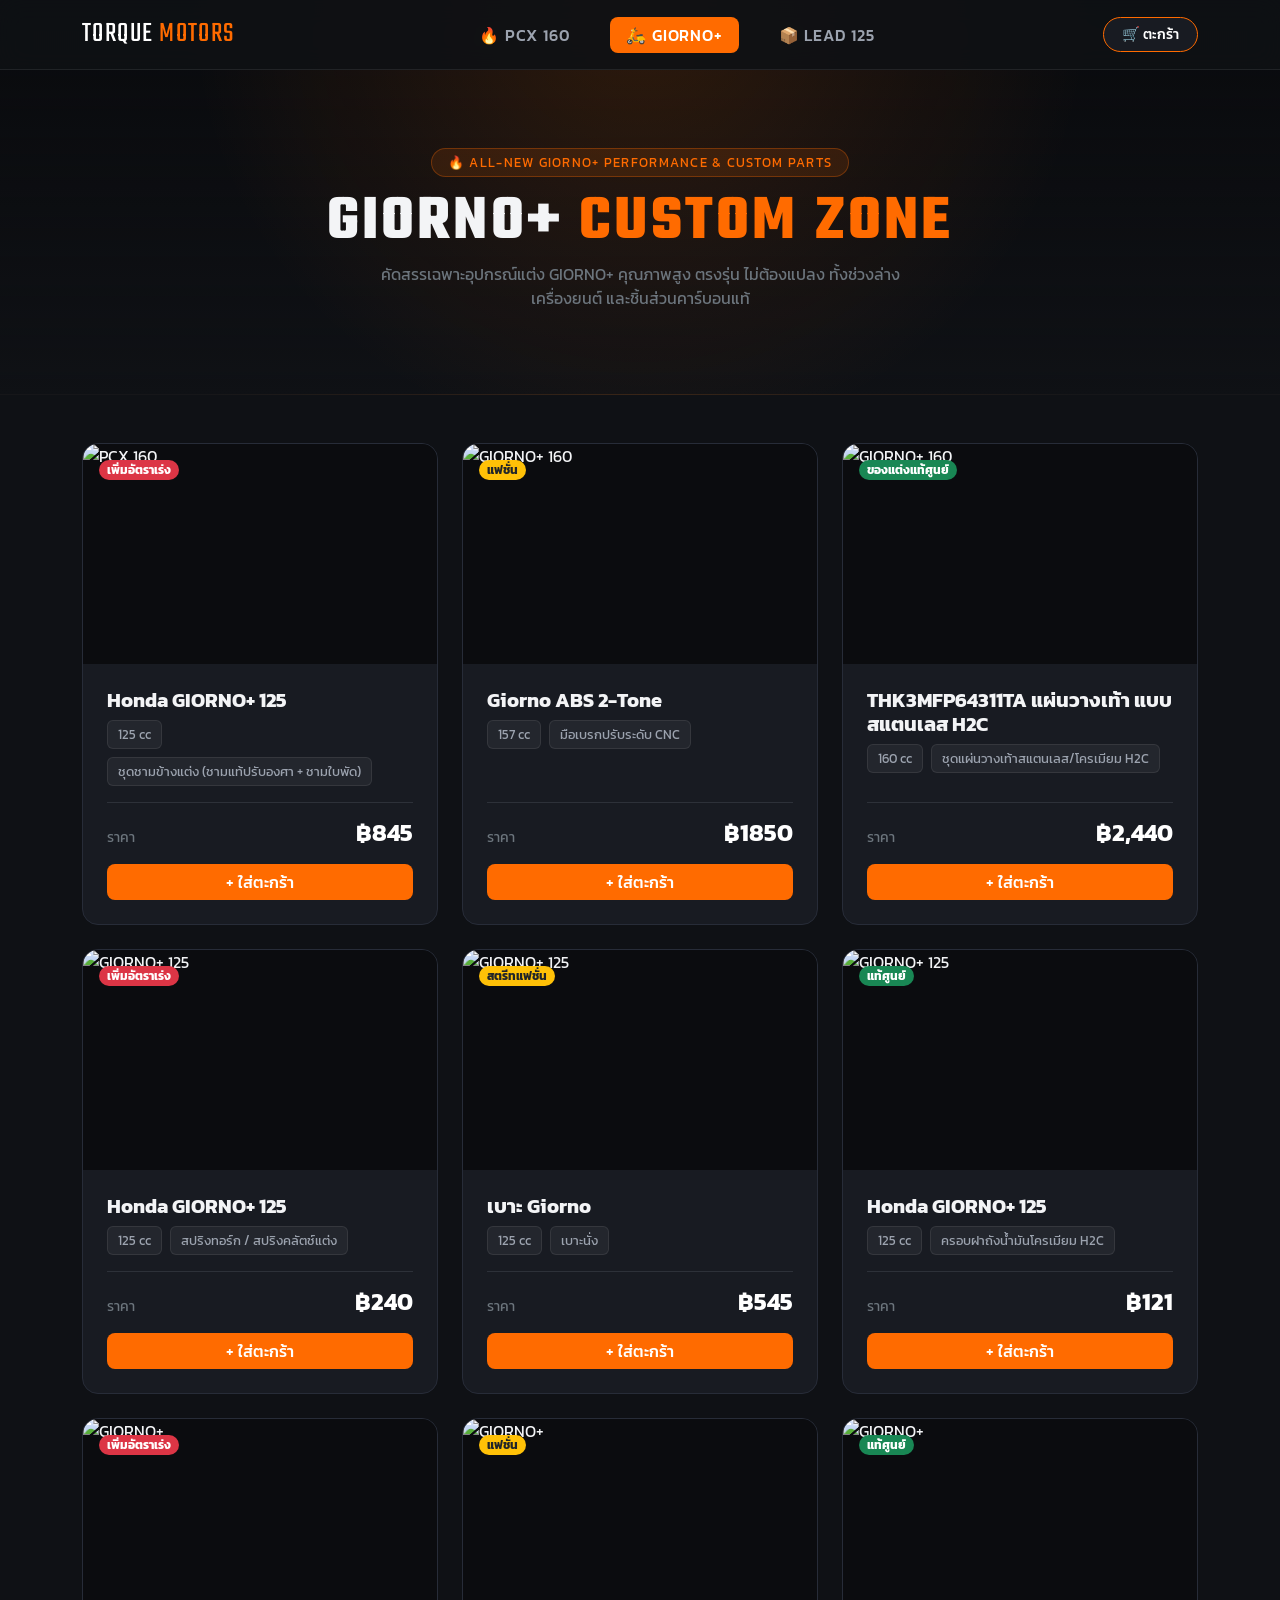
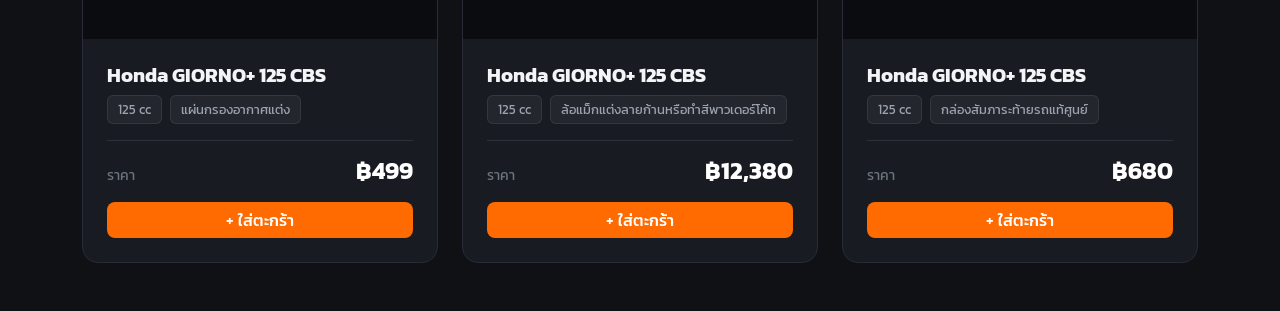
==== commit 6d4d3957: "giorno\" ====
--- a/giorno.html
+++ b/giorno.html
@@ -144,24 +144,24 @@
             <div class="col-12 col-md-6 col-lg-4 bike-item" data-category="street" data-name="giorno plus 160 abs" id="giorno1">
                 <div class="moto-card h-100 d-flex flex-column">
                     <div class="moto-thumb position-relative">
-                        <img src="https://img.lazcdn.com/g/p/157fd6e25ca8e0cc368270ce6061ccaa.jpg_960x960q80.jpg_.webp"
+                        <img src="https://encrypted-tbn0.gstatic.com/images?q=tbn:ANd9GcQExAPpvfzUdVkaEhjde5LRURTNgnwWRtGQgrkIM545kQ&s=10"
                             alt="PCX 160" class="img-fluid rounded-top">
                         <span class="badge bg-danger position-absolute top-0 start-0 m-3 rounded-pill px-2 py-1">เพิ่มอัตราเร่ง</span>
                     </div>
                     <div class="p-4 d-flex flex-column flex-grow-1">
-                        <h3 class="h5 fw-bold mb-2">Honda PCX 160 ABS (2024)</h3>
-                        <div class="d-flex flex-wrap gap-2 mb-3">
-                            <span class="spec-chip">157 cc</span>
+                        <h3 class="h5 fw-bold mb-2">Honda GIORNO+ 125</h3>
+                        <div class="d-flex flex-wrap gap-2 mb-3">
+                            <span class="spec-chip">125 cc</span>
                             <span class="spec-chip">ชุดชามข้างแต่ง (ชามแท้ปรับองศา + ชามใบพัด)</span>
                         </div>
                         <div class="mt-auto pt-3 border-top border-secondary border-opacity-25">
                             <div class="d-flex justify-content-between align-items-end mb-3">
                                 <span class="text-secondary small">ราคา</span>
-                                <span class="h4 fw-bold mb-0 text-white">฿5,980</span>
-                            </div>
-                            <div class="d-grid gap-2">
-                                <button class="btn btn-neon add-to-cart-btn" data-id="pcx1"
-                                    data-name="Honda PCX 160 ABS" data-price="5980">
+                                <span class="h4 fw-bold mb-0 text-white">฿845</span>
+                            </div>
+                            <div class="d-grid gap-2">
+                                <button class="btn btn-neon add-to-cart-btn" data-id="giorno1"
+                                    data-name="Honda GIORNO+ 125" data-price="845">
                                     + ใส่ตะกร้า
                                 </button>
                             </div>
@@ -174,11 +174,11 @@
             <div class="col-12 col-md-6 col-lg-4 bike-item" data-category="street" data-name="giorno plus 160 abs" id="giorno2">
                 <div class="moto-card h-100 d-flex flex-column">
                     <div class="moto-thumb position-relative">
-                        <img src="https://inwfile.com/s-cz/b4pdav.jpg" alt="PCX 160" class="img-fluid rounded-top">
+                        <img src="https://image.makewebcdn.com/makeweb/m_1920x0/fzgzVnHH5/DefaultData/DSC_0398_4.jpg" alt="GIORNO+ 160" class="img-fluid rounded-top">
                         <span class="badge bg-warning text-dark position-absolute top-0 start-0 m-3 rounded-pill px-2 py-1">แฟชั่น</span>
                     </div>
                     <div class="p-4 d-flex flex-column flex-grow-1">
-                        <h3 class="h5 fw-bold mb-2">Honda PCX 160 ABS (2024)</h3>
+                        <h3 class="h5 fw-bold mb-2">Giorno ABS 2-Tone</h3>
                         <div class="d-flex flex-wrap gap-2 mb-3">
                             <span class="spec-chip">157 cc</span>
                             <span class="spec-chip">มือเบรกปรับระดับ CNC</span>
@@ -186,11 +186,11 @@
                         <div class="mt-auto pt-3 border-top border-secondary border-opacity-25">
                             <div class="d-flex justify-content-between align-items-end mb-3">
                                 <span class="text-secondary small">ราคา</span>
-                                <span class="h4 fw-bold mb-0 text-white">฿380</span>
-                            </div>
-                            <div class="d-grid gap-2">
-                                <button class="btn btn-neon add-to-cart-btn" data-id="pcx2"
-                                    data-name="Honda PCX 160 ABS" data-price="380">
+                                <span class="h4 fw-bold mb-0 text-white">฿1850</span>
+                            </div>
+                            <div class="d-grid gap-2">
+                                <button class="btn btn-neon add-to-cart-btn" data-id="giorno2"
+                                    data-name="Honda GIORNO+ 125" data-price="1850">
                                     + ใส่ตะกร้า
                                 </button>
                             </div>
@@ -203,12 +203,12 @@
             <div class="col-12 col-md-6 col-lg-4 bike-item" data-category="family" data-name="giorno plus 160 abs" id="giorno3">
                 <div class="moto-card h-100 d-flex flex-column">
                     <div class="moto-thumb position-relative">
-                        <img src="https://encrypted-tbn0.gstatic.com/images?q=tbn:ANd9GcS41iO7otH4fB3oMC5ozC3e-FqqfGTtTLocaamDw7aw9J5ceXALK1JSrTU&s=10"
-                            alt="PCX 160" class="img-fluid rounded-top">
+                        <img src="https://down-th.img.susercontent.com/file/th-11134207-7r98s-llkfeeqf6dvif1"
+                            alt="GIORNO+ 160" class="img-fluid rounded-top">
                         <span class="badge bg-success position-absolute top-0 start-0 m-3 rounded-pill px-2 py-1">ของแต่งแท้ศูนย์</span>
                     </div>
                     <div class="p-4 d-flex flex-column flex-grow-1">
-                        <h3 class="h5 fw-bold mb-2">Honda PCX 160 ABS (2024)</h3>
+                        <h3 class="h5 fw-bold mb-2">THK3MFP64311TA แผ่นวางเท้า แบบสแตนเลส H2C </h3>
                         <div class="d-flex flex-wrap gap-2 mb-3">
                             <span class="spec-chip">160 cc</span>
                             <span class="spec-chip">ชุดแผ่นวางเท้าสแตนเลส/โครเมียม H2C</span>
@@ -216,11 +216,11 @@
                         <div class="mt-auto pt-3 border-top border-secondary border-opacity-25">
                             <div class="d-flex justify-content-between align-items-end mb-3">
                                 <span class="text-secondary small">ราคา</span>
-                                <span class="h4 fw-bold mb-0 text-white">฿2,000</span>
-                            </div>
-                            <div class="d-grid gap-2">
-                                <button class="btn btn-neon add-to-cart-btn" data-id="pcx3"
-                                    data-name="Honda PCX 160 ABS" data-price="2000">
+                                <span class="h4 fw-bold mb-0 text-white">฿2,440</span>
+                            </div>
+                            <div class="d-grid gap-2">
+                                <button class="btn btn-neon add-to-cart-btn" data-id="giorno3"
+                                    data-name="Honda GIORNO+ 160 ABS" data-price="2440">
                                     + ใส่ตะกร้า
                                 </button>
                             </div>
@@ -233,12 +233,12 @@
             <div class="col-12 col-md-6 col-lg-4 bike-item" data-category="street" data-name="giorno plus 125" id="giorno">
                 <div class="moto-card h-100 d-flex flex-column">
                     <div class="moto-thumb position-relative">
-                        <img src="https://encrypted-tbn0.gstatic.com/images?q=tbn:ANd9GcTJf-G3huD1Gj-DjFEIP2IRV4h6eqaDwZAob8NIkuIratTq-t0tesB66Dg&s=10"
-                            alt="LEAD 125" class="img-fluid rounded-top">
+                        <img src="https://img.lazcdn.com/g/ff/kf/Sa10d48d9883e459f952859ab7d9b9a71b.jpg_960x960q80.jpg_.webp"
+                            alt="GIORNO+ 125" class="img-fluid rounded-top">
                         <span class="badge bg-danger position-absolute top-0 start-0 m-3 rounded-pill px-2 py-1">เพิ่มอัตราเร่ง</span>
                     </div>
                     <div class="p-4 d-flex flex-column flex-grow-1">
-                        <h3 class="h5 fw-bold mb-2">Honda LEAD 125</h3>
+                        <h3 class="h5 fw-bold mb-2">Honda GIORNO+ 125</h3>
                         <div class="d-flex flex-wrap gap-2 mb-3">
                             <span class="spec-chip">125 cc</span>
                             <span class="spec-chip">สปริงทอร์ก / สปริงคลัตช์แต่ง</span>
@@ -249,7 +249,7 @@
                                 <span class="h4 fw-bold mb-0 text-white">฿240</span>
                             </div>
                             <div class="d-grid gap-2">
-                                <button class="btn btn-neon add-to-cart-btn" data-id="lead1" data-name="Honda LEAD 125"
+                                <button class="btn btn-neon add-to-cart-btn" data-id="giorno1" data-name="Honda GIORNO+ 125"
                                     data-price="240">
                                     + ใส่ตะกร้า
                                 </button>
@@ -263,24 +263,24 @@
             <div class="col-12 col-md-6 col-lg-4 bike-item" data-category="street" data-name="giorno plus 125" id="giorno">
                 <div class="moto-card h-100 d-flex flex-column">
                     <div class="moto-thumb position-relative">
-                        <img src="https://down-th.img.susercontent.com/file/th-11134207-81zte-mgeotxxnqsy0a8"
-                            alt="LEAD 125" class="img-fluid rounded-top">
+                        <img src="https://encrypted-tbn0.gstatic.com/images?q=tbn:ANd9GcRRyZgUwSpXwZWpKlyBZvdD_lbchuph7xHFHrtzWt94Ew&s=10"
+                            alt="GIORNO+ 125" class="img-fluid rounded-top">
                         <span class="badge bg-warning text-dark position-absolute top-0 start-0 m-3 rounded-pill px-2 py-1">สตรีทแฟชั่น</span>
                     </div>
                     <div class="p-4 d-flex flex-column flex-grow-1">
-                        <h3 class="h5 fw-bold mb-2">Honda LEAD 125</h3>
-                        <div class="d-flex flex-wrap gap-2 mb-3">
-                            <span class="spec-chip">125 cc</span>
-                            <span class="spec-chip">สปริงคลัตช์แต่ง / สปริงทอร์ก</span>
-                        </div>
-                        <div class="mt-auto pt-3 border-top border-secondary border-opacity-25">
-                            <div class="d-flex justify-content-between align-items-end mb-3">
-                                <span class="text-secondary small">ราคา</span>
-                                <span class="h4 fw-bold mb-0 text-white">฿240</span>
-                            </div>
-                            <div class="d-grid gap-2">
-                                <button class="btn btn-neon add-to-cart-btn" data-id="lead2" data-name="Honda LEAD 125"
-                                    data-price="240">
+                        <h3 class="h5 fw-bold mb-2">เบาะ Giorno</h3>
+                        <div class="d-flex flex-wrap gap-2 mb-3">
+                            <span class="spec-chip">125 cc</span>
+                            <span class="spec-chip">เบาะนั่ง</span>
+                        </div>
+                        <div class="mt-auto pt-3 border-top border-secondary border-opacity-25">
+                            <div class="d-flex justify-content-between align-items-end mb-3">
+                                <span class="text-secondary small">ราคา</span>
+                                <span class="h4 fw-bold mb-0 text-white">฿545</span>
+                            </div>
+                            <div class="d-grid gap-2">
+                                <button class="btn btn-neon add-to-cart-btn" data-id="giorno2" data-name="Honda GIORNO+ 125"
+                                    data-price="545">
                                     + ใส่ตะกร้า
                                 </button>
                             </div>
@@ -293,12 +293,12 @@
             <div class="col-12 col-md-6 col-lg-4 bike-item" data-category="family" data-name="giorno plus 125" id="giorno">
                 <div class="moto-card h-100 d-flex flex-column">
                     <div class="moto-thumb position-relative">
-                        <img src="https://down-th.img.susercontent.com/file/sg-11134201-7rbmg-ll5ys75plz5g0c"
-                            alt="LEAD 125" class="img-fluid rounded-top">
+                        <img src="https://down-th.img.susercontent.com/file/th-11134207-81zte-mm1kv4643r48b6"
+                            alt="GIORNO+ 125" class="img-fluid rounded-top">
                         <span class="badge bg-success position-absolute top-0 start-0 m-3 rounded-pill px-2 py-1">แท้ศูนย์</span>
                     </div>
                     <div class="p-4 d-flex flex-column flex-grow-1">
-                        <h3 class="h5 fw-bold mb-2">Honda LEAD 125</h3>
+                        <h3 class="h5 fw-bold mb-2">Honda GIORNO+ 125</h3>
                         <div class="d-flex flex-wrap gap-2 mb-3">
                             <span class="spec-chip">125 cc</span>
                             <span class="spec-chip">ครอบฝาถังน้ำมันโครเมียม H2C</span>
@@ -306,11 +306,11 @@
                         <div class="mt-auto pt-3 border-top border-secondary border-opacity-25">
                             <div class="d-flex justify-content-between align-items-end mb-3">
                                 <span class="text-secondary small">ราคา</span>
-                                <span class="h4 fw-bold mb-0 text-white">฿612</span>
-                            </div>
-                            <div class="d-grid gap-2">
-                                <button class="btn btn-neon add-to-cart-btn" data-id="lead3" data-name="Honda LEAD 125"
-                                    data-price="612">
+                                <span class="h4 fw-bold mb-0 text-white">฿121</span>
+                            </div>
+                            <div class="d-grid gap-2">
+                                <button class="btn btn-neon add-to-cart-btn" data-id="giorno3" data-name="Honda GIORNO+ 125"
+                                    data-price="121">
                                     + ใส่ตะกร้า
                                 </button>
                             </div>
@@ -324,7 +324,7 @@
                 id="giorno">
                 <div class="moto-card h-100 d-flex flex-column">
                     <div class="moto-thumb position-relative">
-                        <img src="https://encrypted-tbn0.gstatic.com/images?q=tbn:ANd9GcTz-KqUZ9b-QnEDs7wZB0YbKPuKpo1oHwXzpqlDjSLyag&s"
+                        <img src="https://down-th.img.susercontent.com/file/sg-11134201-7rffm-m3g3tg1pr8g3fd"
                             alt="GIORNO+" class="img-fluid rounded-top">
                         <span class="badge bg-danger position-absolute top-0 start-0 m-3 rounded-pill px-2 py-1">เพิ่มอัตราเร่ง</span>
                     </div>
@@ -337,11 +337,11 @@
                         <div class="mt-auto pt-3 border-top border-secondary border-opacity-25">
                             <div class="d-flex justify-content-between align-items-end mb-3">
                                 <span class="text-secondary small">ราคา</span>
-                                <span class="h4 fw-bold mb-0 text-white">฿400</span>
+                                <span class="h4 fw-bold mb-0 text-white">฿499</span>
                             </div>
                             <div class="d-grid gap-2">
                                 <button class="btn btn-neon add-to-cart-btn" data-id="giorno1"
-                                    data-name="Honda GIORNO+ 125 CBS" data-price="400">
+                                    data-name="Honda GIORNO+ 125 CBS" data-price="499">
                                     + ใส่ตะกร้า
                                 </button>
                             </div>
@@ -355,7 +355,7 @@
                 id="giorno">
                 <div class="moto-card h-100 d-flex flex-column">
                     <div class="moto-thumb position-relative">
-                        <img src="https://www.raidenforce.com/cdn/shop/files/x2_1800x1800.jpg?v=1760012589"
+                        <img src="https://encrypted-tbn0.gstatic.com/images?q=tbn:ANd9GcSgScW7jXlf7TIgtkNbMcMnp80qG5isQO0NCk4Sr2OP-g&s=10"
                             alt="GIORNO+" class="img-fluid rounded-top">
                         <span class="badge bg-warning text-dark position-absolute top-0 start-0 m-3 rounded-pill px-2 py-1">แฟชั่น</span>
                     </div>
